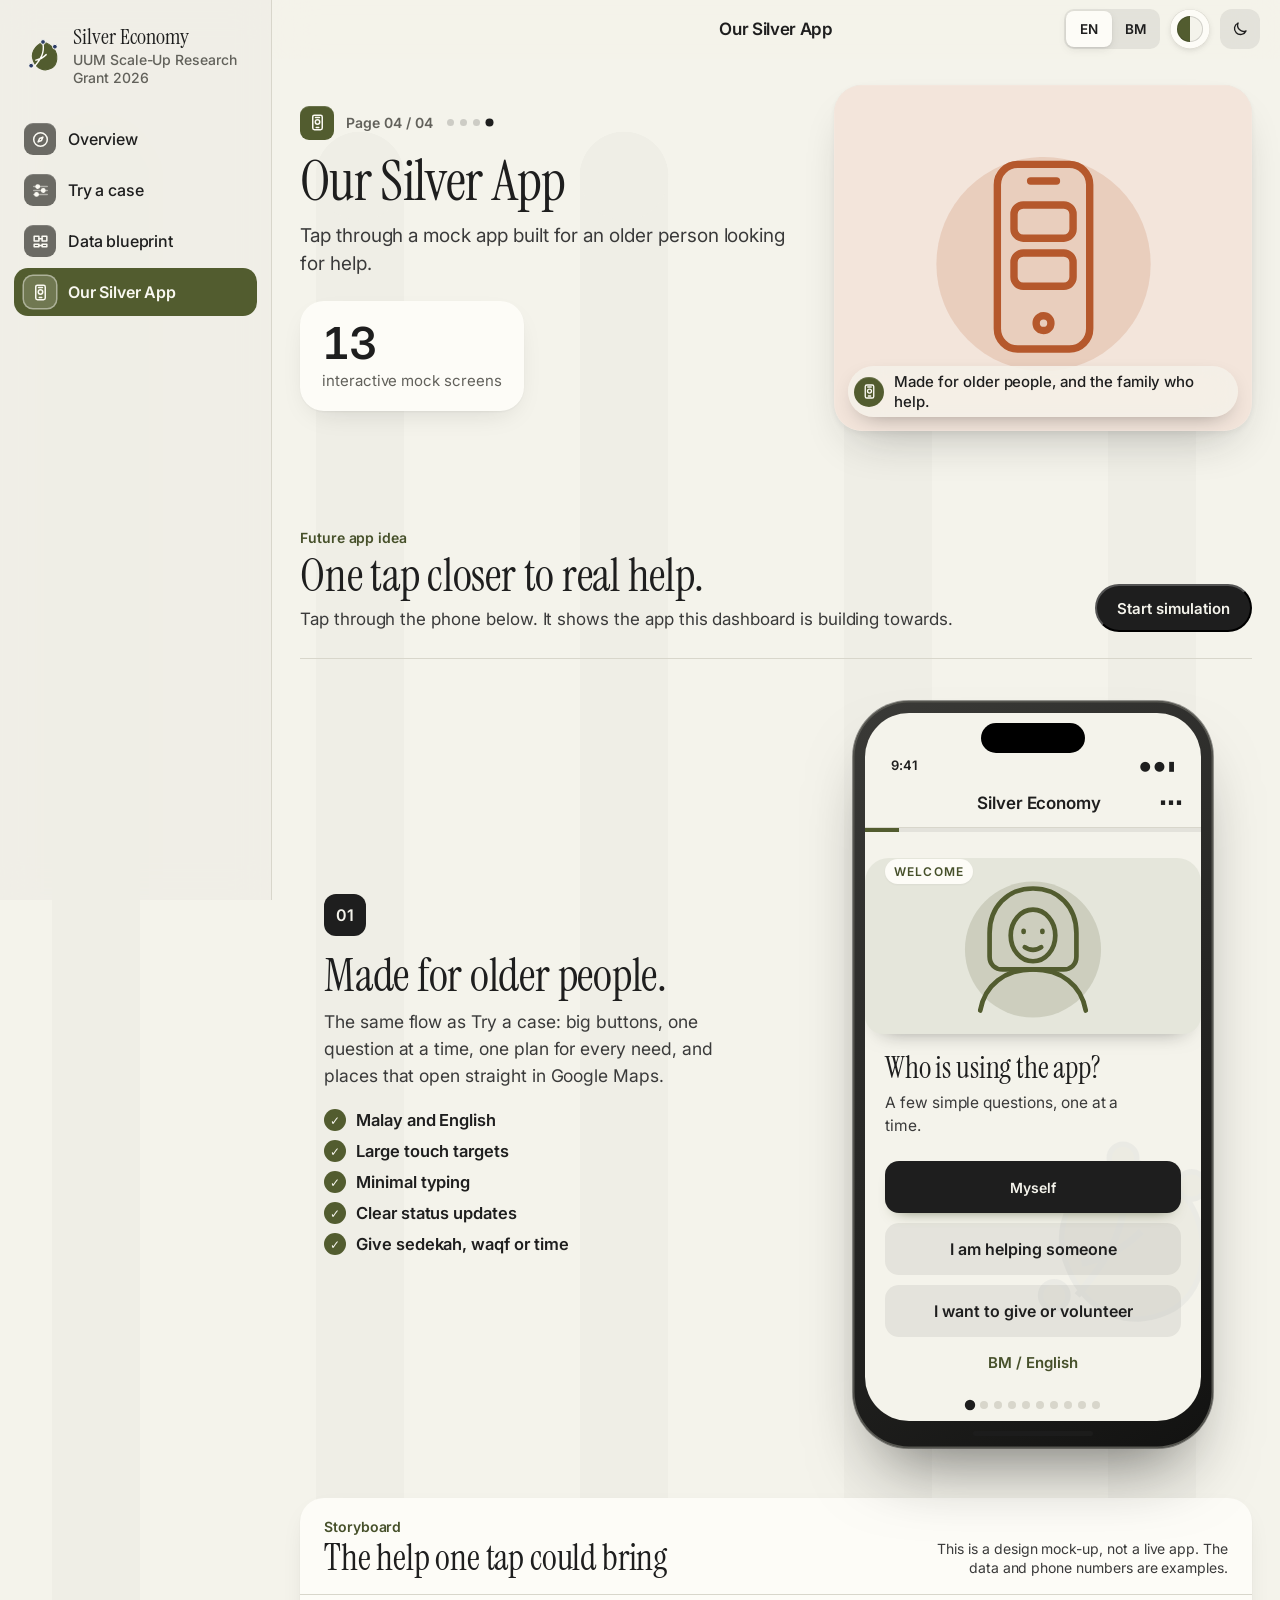
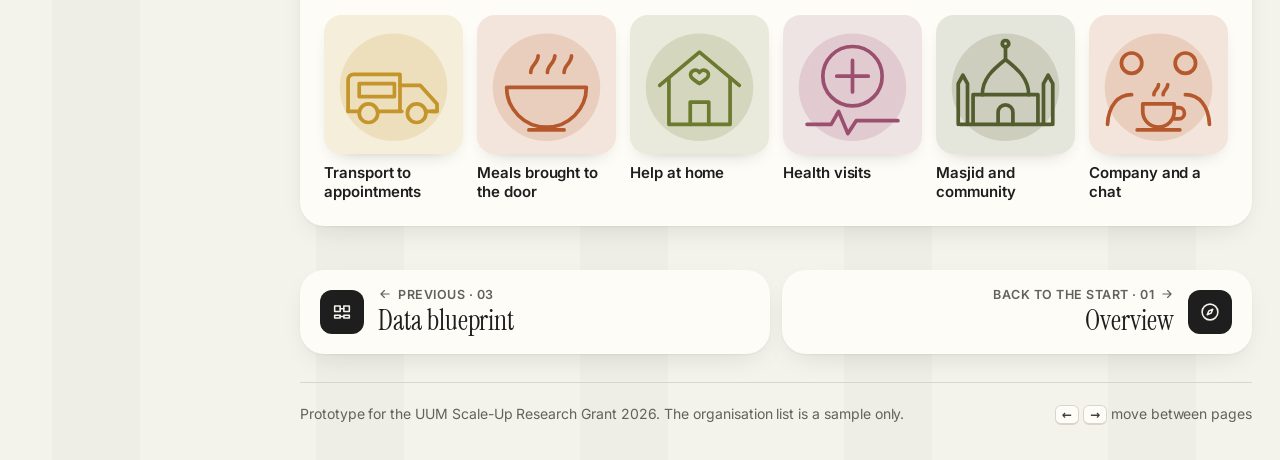
==== app.html @ 2488987f "Silver Economy dashboard: copy for the UUM copyright (ICC) submission Four pages (Overview, Try a ca" ====
<!doctype html>
<html lang="en">
<head>
<meta charset="utf-8"><meta name="viewport" content="width=device-width,initial-scale=1,viewport-fit=cover">
<link rel="icon" href="assets/art/crest.svg" type="image/svg+xml">
<title>Our Silver App · Silver Economy</title>
<meta name="description" content="A screen-by-screen mock app showing how an older person could find help.">
<script>try{var lk=localStorage.getItem('kse-look');if(lk&&lk!=='padi')document.documentElement.setAttribute('data-look',lk)}catch(e){}try{var t=localStorage.getItem('kse-theme');if(t==='dark'||t==='light')document.documentElement.setAttribute('data-theme',t)}catch(e){}(function(){var P=['index','scenario','data','app'],f=(location.pathname.split('/').pop()||'index.html').replace(/\.html$/,''),i=P.indexOf(f),d=document.documentElement;if(i<0)i=0;function go(){try{var p=parseInt(sessionStorage.getItem('kse-idx'),10);d.setAttribute('data-dir',!isNaN(p)&&i<p?'back':'forward');sessionStorage.setItem('kse-idx',i)}catch(e){}}if(document.prerendering)document.addEventListener('prerenderingchange',go,{once:true});else go()})()</script>
<link rel="stylesheet" href="assets/css/fonts.css">
<link rel="stylesheet" href="assets/css/kse.css"><link rel="stylesheet" href="assets/css/kse-ios.css"><link rel="stylesheet" href="assets/css/kse-themes.css"><link rel="stylesheet" href="assets/css/icc.css"><script src="assets/js/kse-data.js"></script>
<script src="assets/js/kse-art.js"></script>
</head>
<body data-page="app"><script src="assets/js/kse-shell.js"></script>
<main id="main">
  <section class="band pagehead"><div class="wrap pagehead-grid">
    <div><p class="step" data-step></p><h1 data-i18n="appTitle">Our Silver App</h1><p class="lede" data-i18n="appLede">Tap through a mock app built for an older person looking for help.</p></div>
    <div class="headstat"><b data-count="13">13</b><span data-i18n="appStat">interactive mock screens</span></div>
  </div></section>
  <div class="wrap"><section class="section app-section">
    <div class="app-intro"><div><p class="label label-paddy" data-i18n="appBadge">Future app idea</p><h2 data-i18n="appIntroTitle">One tap closer to real help.</h2><p data-i18n="appIntroBody">Tap through the phone below. It shows the app this dashboard is building towards.</p></div><button class="button button-gold" type="button" id="appLaunch" data-i18n="appLaunch">Start simulation</button></div>
    <div class="app-lab">
      <div class="app-story"><span class="app-story-no">01</span><h2 data-i18n="appStoryTitle">Made for older people.</h2><p data-i18n="appStoryBody">The same flow as Try a case: big buttons, one question at a time, one plan for every need, and places that open straight in Google Maps.</p><ul><li data-i18n="appStoryPoint1">Malay and English</li><li data-i18n="appStoryPoint2">Large touch targets</li><li data-i18n="appStoryPoint3">Minimal typing</li><li data-i18n="appStoryPoint4">Clear status updates</li><li data-i18n="appStoryPoint5">Give sedekah, waqf or time</li></ul></div>
      <div class="phone-mock" aria-label="Interactive mock Silver Economy app">
        <div class="phone-hardware"><span class="phone-speaker"></span></div><div class="phone-screen"><div class="mock-watermark" aria-hidden="true"><svg viewBox="0 0 48 48"><path d="M24 5C13 10 8 20 12 29c4 10 14 14 23 9 8-5 8-17 3-24C34 9 29 6 24 5Z"/><path d="M14 35c7-8 12-16 10-28M15 28c5-1 9-3 13-7"/><circle cx="9" cy="35" r="3"/><circle cx="39" cy="11" r="3"/><circle cx="24" cy="5" r="3"/></svg></div>
          <div class="mock-status"><span>9:41</span><span>● ● ▮</span></div>
          <div class="mock-appbar"><button class="mock-back" id="appScreenBack" aria-label="Go back" type="button">‹</button><span>Silver Economy</span><span class="mock-menu" aria-hidden="true">⋯</span></div>
          <div class="mock-progress"><i id="appProgress"></i></div>
          <div class="mock-screens" id="appScreens" aria-live="polite">
            <section class="mock-screen mock-home is-active" data-screen="0"><div class="mock-home-badge" data-i18n="appWelcomePill">WELCOME</div><span class="mock-welcome-art" data-art="elder" data-tone="paddy"></span><h3 data-i18n="appWho">Who is using the app?</h3><p data-i18n="appWhoBody">A few simple questions, one at a time.</p><button class="mock-primary" data-app-next type="button" data-i18n="appMyself">Myself</button><button class="mock-secondary" data-app-next type="button" data-i18n="appWelcomeFamily">I am helping someone</button><button class="mock-secondary mock-give" data-app-go="10" type="button" data-i18n="appWelcomeGive">I want to give or volunteer</button><button class="mock-text" data-app-lang type="button">BM / English</button></section>
            <section class="mock-screen" data-screen="1"><p class="mock-kicker">2 / 10 · <span data-i18n="appKAbout">About</span></p><h3 data-i18n="appHowOld">How old are they?</h3><div class="mock-choices mock-grid"><button type="button" aria-pressed="false">70–74</button><button class="is-selected" type="button" aria-pressed="true">75–79</button><button type="button" aria-pressed="false">80–84</button><button type="button" aria-pressed="false">85+</button></div><label><span data-i18n="appWhere">District</span><select><option>Kota Setar</option><option>Kubang Pasu</option><option>Baling</option><option>Langkawi</option></select></label><button class="mock-primary" data-app-next type="button" data-i18n="appNext">Next</button></section>
            <section class="mock-screen" data-screen="2"><p class="mock-kicker">3 / 10 · <span data-i18n="appKDaily">Daily life</span></p><h3 data-i18n="appHard">What is hard now?</h3><p data-i18n="appHardBody">Choose all that apply.</p><div class="mock-choices mock-grid" data-multi><button class="is-selected" type="button" aria-pressed="true"><svg class="mock-ic" viewBox="0 0 24 24" aria-hidden="true"><circle cx="13" cy="4.5" r="1.7"/><path d="M12.5 8l-2 5 3 2.5V21M10.5 13L8 21M12.5 8l3 3.5 2.5.5M12.5 8L9 9.5 7.5 13"/></svg><span data-i18n="appDWalk">Walking</span></button><button class="is-selected" type="button" aria-pressed="true"><svg class="mock-ic" viewBox="0 0 24 24" aria-hidden="true"><path d="M3 18V9M3 15h11v3M14 15h5a2 2 0 0 1 2 2v1"/><circle cx="7" cy="12" r="1.6"/><path d="M15 5.5h5M18 3.5l2 2-2 2"/></svg><span data-i18n="appDBed">Getting out of bed</span></button><button type="button" aria-pressed="false"><svg class="mock-ic" viewBox="0 0 24 24" aria-hidden="true"><path d="M4 12h16v2a5 5 0 0 1-5 5H9a5 5 0 0 1-5-5zM6 12V6a2 2 0 0 1 3.7-1M7 19l-1 2M17 19l1 2"/></svg><span data-i18n="appDBath">Bathing</span></button><button class="is-selected" type="button" aria-pressed="true"><svg class="mock-ic" viewBox="0 0 24 24" aria-hidden="true"><path d="M7 3h6v7H7zM5 10h12a6 6 0 0 1-6 6H9l1 5H6l1-5"/></svg><span data-i18n="appDToilet">Using the toilet</span></button></div><button class="mock-primary" data-app-next type="button" data-i18n="appNext">Next</button></section>
            <section class="mock-screen" data-screen="3"><p class="mock-kicker">4 / 10 · <span data-i18n="appKHelp">Help needed</span></p><h3 data-i18n="appWhich">Which ones are needed?</h3><p data-i18n="appWhichBody">Suggested from the answers. Pick any.</p><div class="mock-choices" data-multi><button class="is-selected" type="button" aria-pressed="true"><span data-i18n="appIBed">Hospital bed</span><em class="mock-sug"><span data-i18n="appSuggested">Suggested</span></em></button><button class="is-selected" type="button" aria-pressed="true"><span data-i18n="appIChair">Wheelchair</span><em class="mock-sug"><span data-i18n="appSuggested">Suggested</span></em></button><button class="is-selected" type="button" aria-pressed="true"><span data-i18n="appIDiapers">Adult diapers</span><em class="mock-sug"><span data-i18n="appSuggested">Suggested</span></em></button><button type="button" aria-pressed="false"><span data-i18n="appINurse">Home nursing</span><em class="mock-sug"><span data-i18n="appSuggested">Suggested</span></em></button></div><button class="mock-primary" data-app-next type="button" data-i18n="appNext">Next</button></section>
            <section class="mock-screen" data-screen="4"><p class="mock-kicker">5 / 10 · <span data-i18n="appKHow">How</span></p><h3 data-i18n="appHowCome">How should each one come?</h3><div class="mock-need"><b><span data-i18n="appIBed">Hospital bed</span></b><div class="mock-choices mock-pills"><button class="is-selected" type="button" aria-pressed="true"><span data-i18n="appMBorrow">Borrow</span></button><button type="button" aria-pressed="false"><span data-i18n="appMRent">Rent</span></button><button type="button" aria-pressed="false"><span data-i18n="appMFund">Help to pay</span></button></div></div><div class="mock-need"><b><span data-i18n="appIDiapers">Adult diapers</span></b><div class="mock-choices mock-pills"><button class="is-selected" type="button" aria-pressed="true"><span data-i18n="appMMonthly">Monthly supply</span></button><button type="button" aria-pressed="false"><span data-i18n="appMFree">Free or donated</span></button></div></div><button class="mock-primary" data-app-next type="button" data-i18n="appMakePlan">Make the plan</button></section>
            <section class="mock-screen" data-screen="5"><p class="mock-kicker">6 / 10 · <span data-i18n="appKPlan">Your plan</span></p><div class="mock-plan"><div class="mock-ring"><b>4<small>/4</small></b><span data-i18n="appMatched">needs matched</span></div><div><h3 data-i18n="appPlanTitle">One plan for all of it</h3><p data-i18n="appPlanBody">3 places could cover all 4 needs.</p></div></div><p class="mock-note" data-i18n="appCoord">One coordinator holds this case.</p><button class="mock-primary" data-app-next type="button" data-i18n="appSeeContacts">See who to contact</button></section>
            <section class="mock-screen" data-screen="6"><p class="mock-kicker">7 / 10 · <span data-i18n="appKContact">Contact</span></p><div class="mock-contact"><span class="mock-contact-art" data-art="masjid" data-tone="paddy"></span><b>Masjid Al-Bukhary Kedah</b><small><svg class="mock-ic" viewBox="0 0 24 24" aria-hidden="true"><path d="M12 21s-6-5.6-6-10.5a6 6 0 0 1 12 0C18 15.4 12 21 12 21z"/><circle cx="12" cy="10.5" r="2.2"/></svg>Kota Setar, Kedah</small><p class="mock-covers"><span><span data-i18n="appIBed">Hospital bed</span></span><span><span data-i18n="appIChair">Wheelchair</span></span><span><span data-i18n="appIDiapers">Adult diapers</span></span></p></div><a class="mock-primary mock-link" href="https://www.google.com/maps/dir/?api=1&destination=Masjid+Al-Bukhary+Kedah%2C+Kota+Setar%2C+Kedah" target="_blank" rel="noopener"><svg class="mock-ic" viewBox="0 0 24 24" aria-hidden="true"><path d="M3 16V8a1 1 0 0 1 1-1h10v9M14 10h4l3 3v3h-2"/><circle cx="7" cy="17" r="1.8"/><circle cx="17" cy="17" r="1.8"/><path d="M9 17h6"/></svg><span data-i18n="appDirections">Directions</span></a><a class="mock-secondary mock-link" href="https://www.google.com/maps/search/?api=1&query=Masjid+Al-Bukhary+Kedah%2C+Kota+Setar%2C+Kedah" target="_blank" rel="noopener"><svg class="mock-ic" viewBox="0 0 24 24" aria-hidden="true"><path d="M12 21s-6-5.6-6-10.5a6 6 0 0 1 12 0C18 15.4 12 21 12 21z"/><circle cx="12" cy="10.5" r="2.2"/></svg><span data-i18n="appOpenMaps">Open in Google Maps</span></a><p class="mock-phone-note"><svg class="mock-ic" viewBox="0 0 24 24" aria-hidden="true"><path d="M6.5 3.5h3l1.5 4-2 1.5a11 11 0 0 0 6 6l1.5-2 4 1.5v3a2 2 0 0 1-2 2A16 16 0 0 1 4.5 5.5a2 2 0 0 1 2-2z"/></svg><span data-i18n="appPhoneLater">Phone number added after the Phase 1 check</span></p><button class="mock-primary" data-app-next type="button" data-i18n="appNext">Next</button></section>
            <section class="mock-screen" data-screen="7"><p class="mock-kicker">8 / 10 · <span data-i18n="appKTrip">One trip</span></p><h3 data-i18n="appTripTitle">One trip to every place</h3><p data-i18n="appTripBody">One car ride can cover all the visits.</p><ol class="mock-route"><li><b>Masjid Al-Bukhary Kedah</b><small><span data-i18n="appR1">Bed, wheelchair, diapers</span></small></li><li><b>Kedah Home Nursing 01</b><small><span data-i18n="appR2">Home nursing</span></small></li><li><b>JKM Kedah</b><small><span data-i18n="appR3">Monthly living help</span></small></li></ol><a class="mock-primary mock-link" href="https://www.google.com/maps/dir/?api=1&destination=JKM+Kedah%2C+Kota+Setar%2C+Kedah&waypoints=Masjid+Al-Bukhary+Kedah%2C+Kota+Setar%2C+Kedah%7CKedah+Home+Nursing+01%2C+Kota+Setar%2C+Kedah" target="_blank" rel="noopener"><svg class="mock-ic" viewBox="0 0 24 24" aria-hidden="true"><path d="M3 16V8a1 1 0 0 1 1-1h10v9M14 10h4l3 3v3h-2"/><circle cx="7" cy="17" r="1.8"/><circle cx="17" cy="17" r="1.8"/><path d="M9 17h6"/></svg><span data-i18n="appStartTrip">Open the trip in Maps</span></a><button class="mock-secondary" data-app-next type="button" data-i18n="appStatusContinue">Continue</button></section>
            <section class="mock-screen" data-screen="8"><p class="mock-kicker">9 / 10 · <span data-i18n="appKShare">Family</span></p><h3 data-i18n="appShareFamily">Share with family</h3><p data-i18n="appShareBody">Everyone helping sees the same plan.</p><div class="mock-actions"><button type="button"><svg class="mock-ic" viewBox="0 0 24 24" aria-hidden="true"><path d="M4 19.5l1.3-3.8A8 8 0 1 1 8.5 19z"/><path d="M9 10.5h6M9 13.5h4"/></svg><span data-i18n="appWhatsApp">Send on WhatsApp</span></button><button type="button"><svg class="mock-ic" viewBox="0 0 24 24" aria-hidden="true"><path d="M4 9.5h3.5L12 5.5v13l-4.5-4H4zM15.5 9a4 4 0 0 1 0 6M18 6.5a7.5 7.5 0 0 1 0 11"/></svg><span data-i18n="appListen">Listen to the plan</span></button><button type="button"><svg class="mock-ic" viewBox="0 0 24 24" aria-hidden="true"><circle cx="12" cy="12" r="8.5"/><path d="M12 7.5V12l3 2"/></svg><span data-i18n="appRemind3">Remind me in 3 days</span></button></div><button class="mock-primary" data-app-next type="button" data-i18n="appStatusContinue">Continue</button></section>
            <section class="mock-screen" data-screen="9"><p class="mock-kicker">10 / 10 · <span data-i18n="appKFollow">Follow-up</span></p><h3 data-i18n="appFollowTitle">Help on the way</h3><ol class="mock-timeline"><li class="done"><span data-i18n="appTBed">Hospital bed borrowed</span><small><span data-i18n="appToday">Today</span></small></li><li class="done"><span data-i18n="appTNurse">Nurse visit booked</span><small><span data-i18n="appThursday">Thursday</span></small></li><li><span data-i18n="appTFollow">Follow-up call</span><small><span data-i18n="appIn3">In 3 days</span></small></li></ol><div class="mock-illustration mock-done" id="appDone" aria-hidden="true"><svg viewBox="0 0 24 24"><path d="M5 12.5l4.5 4.5L19 7.5"/></svg></div><button class="mock-primary" data-app-reset type="button" data-i18n="appReset">Start again</button></section><section class="mock-screen" data-screen="10" data-flow="give"><p class="mock-kicker">2 / 4 · <span data-i18n="appKGive">Give</span></p><h3 data-i18n="appGiveTitle">How would you like to give?</h3><p data-i18n="appGiveBody">Older people can give too. Choose any.</p><div class="mock-choices mock-grid" data-multi><button class="is-selected" type="button" aria-pressed="true"><span data-i18n="appGSedekah">Sedekah</span></button><button type="button" aria-pressed="false"><span data-i18n="appGWakaf">Cash waqf</span></button><button class="is-selected" type="button" aria-pressed="true"><span data-i18n="appGVolunteer">Volunteer</span></button><button type="button" aria-pressed="false"><span data-i18n="appGThings">Give things</span></button></div><button class="mock-primary" data-app-next type="button" data-i18n="appNext">Next</button></section><section class="mock-screen" data-screen="11" data-flow="give"><p class="mock-kicker">3 / 4 · <span data-i18n="appKTabung">My masjid</span></p><h3 data-i18n="appTabungTitle">Your masjid's tabung</h3><div class="mock-contact"><span class="mock-contact-art" data-art="masjid" data-tone="paddy"></span><b>Masjid Al-Bukhary Kedah</b><small><svg class="mock-ic" viewBox="0 0 24 24" aria-hidden="true"><path d="M12 21s-6-5.6-6-10.5a6 6 0 0 1 12 0C18 15.4 12 21 12 21z"/><circle cx="12" cy="10.5" r="2.2"/></svg>Kota Setar, Kedah</small></div><p class="mock-small" data-i18n="appTabungBody">One link for your masjid. Give any time, even when you are away.</p><div class="mock-choices mock-pills"><button type="button" aria-pressed="false"><span data-i18n="appOnce">Once</span></button><button class="is-selected" type="button" aria-pressed="true"><span data-i18n="appFriday">Every Friday</span></button><button type="button" aria-pressed="false"><span data-i18n="appMonthly">Every month</span></button></div><div class="mock-choices mock-pills" data-multi><button class="is-selected" type="button" aria-pressed="true"><span data-i18n="appPrivate">Keep my sedekah private</span></button></div><button class="mock-primary" type="button"><svg class="mock-ic" viewBox="0 0 24 24" aria-hidden="true"><rect x="4" y="4" width="6" height="6" rx="1"/><rect x="14" y="4" width="6" height="6" rx="1"/><rect x="4" y="14" width="6" height="6" rx="1"/><path d="M14 14h2v2h-2zM18 18h2v2h-2zM14 18h2M18 14h2"/></svg><span data-i18n="appPayQR">Give with the masjid's DuitNow QR</span></button><button class="mock-secondary" type="button"><svg class="mock-ic" viewBox="0 0 24 24" aria-hidden="true"><path d="M4 19.5l1.3-3.8A8 8 0 1 1 8.5 19z"/><path d="M9 10.5h6M9 13.5h4"/></svg><span data-i18n="appShareMasjid">Share the masjid link with family</span></button><p class="mock-note" data-i18n="appNeverHold">The app never holds money. It opens the masjid's own DuitNow QR, or the LZNK or MAIK page. Waqf goes only through MAIK.</p><button class="mock-text" data-app-next type="button" data-i18n="appNext">Next</button></section><section class="mock-screen" data-screen="12" data-flow="give"><p class="mock-kicker">4 / 4 · <span data-i18n="appKTime">Your time</span></p><h3 data-i18n="appTimeTitle">Give your time</h3><ol class="mock-route"><li><b data-i18n="appVJkm">Sukarelawan JKM</b><small><span data-i18n="appVJkmBody">Register once. Every district, no upper age limit.</span></small></li><li><b>PAWE Kota Setar</b><small><span data-i18n="appVPawe">Lead an activity or teach Quran</span></small></li><li><b>Food Bank Malaysia</b><small><span data-i18n="appVFood">Pack food in Alor Setar</span></small></li></ol><a class="mock-primary mock-link" href="https://komuniti.jkm.gov.my/" target="_blank" rel="noopener"><svg class="mock-ic" viewBox="0 0 24 24" aria-hidden="true"><path d="M7 3h7l4 4v14H7z"/><path d="M14 3v4h4M9.5 12h6M9.5 15.5h6"/></svg><span data-i18n="appVRegister">Register with JKM</span></a><p class="mock-kicker" data-i18n="appRecord">My giving this month, kept on this phone only</p><ol class="mock-timeline"><li class="done"><span data-i18n="appRec1">Sedekah, Masjid Al-Bukhary</span><small><span data-i18n="appFridayShort">Friday</span></small></li><li class="done"><span data-i18n="appRec2">Volunteer, PAWE Kota Setar</span><small><span data-i18n="appTuesday">Tuesday</span></small></li><li><span data-i18n="appRec3">Reminder: Friday sedekah</span><small><span data-i18n="appNextFriday">Next Friday</span></small></li></ol><button class="mock-primary" data-app-reset type="button" data-i18n="appReset">Start again</button></section>
          </div>
          <div class="mock-dots" id="appDots"></div>
        </div><div class="phone-home"></div>
      </div>
    </div>
    <figure class="journey-poster app-poster help-strip"><div class="journey-poster-head"><div><p class="label label-paddy" data-i18n="appStoryboardLabel">Storyboard</p><h2 data-i18n="appHelpTitle">The help one tap could bring</h2></div><span data-i18n="appMockNote">This is a design mock-up, not a live app. The data and phone numbers are examples.</span></div><ul class="help-scenes"><li><span class="help-art" data-art="transport" data-tone="t4"></span><span data-i18n="helpTransport">Transport to appointments</span></li><li><span class="help-art" data-art="meals" data-tone="t2"></span><span data-i18n="helpMeals">Meals brought to the door</span></li><li><span class="help-art" data-art="home" data-tone="t3"></span><span data-i18n="helpHome">Help at home</span></li><li><span class="help-art" data-art="health" data-tone="t5"></span><span data-i18n="helpHealth">Health visits</span></li><li><span class="help-art" data-art="masjid" data-tone="paddy"></span><span data-i18n="helpMasjid">Masjid and community</span></li><li><span class="help-art" data-art="tea" data-tone="t2"></span><span data-i18n="helpCompany">Company and a chat</span></li></ul></figure>
  </section></div>
</main>
<script src="assets/js/kse-viz.js"></script><script src="assets/js/kse-pages.js"></script>
</body></html>
---- assets/css/fonts.css ----
/* Local fonts (SIL Open Font Licence 1.1, texts in assets/fonts). No internet needed. */
@font-face{font-family:'Instrument Serif';font-style:italic;font-weight:400;font-display:swap;src:url(../fonts/InstrumentSerif-italic-latin-ext.woff2) format('woff2');unicode-range:U+0100-02BA, U+02BD-02C5, U+02C7-02CC, U+02CE-02D7, U+02DD-02FF, U+0304, U+0308, U+0329, U+1D00-1DBF, U+1E00-1E9F, U+1EF2-1EFF, U+2020, U+20A0-20AB, U+20AD-20C0, U+2113, U+2C60-2C7F, U+A720-A7FF}
@font-face{font-family:'Instrument Serif';font-style:italic;font-weight:400;font-display:swap;src:url(../fonts/InstrumentSerif-italic-latin.woff2) format('woff2');unicode-range:U+0000-00FF, U+0131, U+0152-0153, U+02BB-02BC, U+02C6, U+02DA, U+02DC, U+0304, U+0308, U+0329, U+2000-206F, U+20AC, U+2122, U+2191, U+2193, U+2212, U+2215, U+FEFF, U+FFFD}
@font-face{font-family:'Instrument Serif';font-style:normal;font-weight:400;font-display:swap;src:url(../fonts/InstrumentSerif-normal-latin-ext.woff2) format('woff2');unicode-range:U+0100-02BA, U+02BD-02C5, U+02C7-02CC, U+02CE-02D7, U+02DD-02FF, U+0304, U+0308, U+0329, U+1D00-1DBF, U+1E00-1E9F, U+1EF2-1EFF, U+2020, U+20A0-20AB, U+20AD-20C0, U+2113, U+2C60-2C7F, U+A720-A7FF}
@font-face{font-family:'Instrument Serif';font-style:normal;font-weight:400;font-display:swap;src:url(../fonts/InstrumentSerif-normal-latin.woff2) format('woff2');unicode-range:U+0000-00FF, U+0131, U+0152-0153, U+02BB-02BC, U+02C6, U+02DA, U+02DC, U+0304, U+0308, U+0329, U+2000-206F, U+20AC, U+2122, U+2191, U+2193, U+2212, U+2215, U+FEFF, U+FFFD}
@font-face{font-family:'Inter';font-style:normal;font-weight:400 700;font-display:swap;src:url(../fonts/Inter-normal-latin-ext.woff2) format('woff2');unicode-range:U+0100-02BA, U+02BD-02C5, U+02C7-02CC, U+02CE-02D7, U+02DD-02FF, U+0304, U+0308, U+0329, U+1D00-1DBF, U+1E00-1E9F, U+1EF2-1EFF, U+2020, U+20A0-20AB, U+20AD-20C0, U+2113, U+2C60-2C7F, U+A720-A7FF}
@font-face{font-family:'Inter';font-style:normal;font-weight:400 700;font-display:swap;src:url(../fonts/Inter-normal-latin.woff2) format('woff2');unicode-range:U+0000-00FF, U+0131, U+0152-0153, U+02BB-02BC, U+02C6, U+02DA, U+02DC, U+0304, U+0308, U+0329, U+2000-206F, U+20AC, U+2122, U+2191, U+2193, U+2212, U+2215, U+FEFF, U+FFFD}
@font-face{font-family:'Atkinson Hyperlegible';font-style:normal;font-weight:400;font-display:swap;src:url(../fonts/AtkinsonHyperlegible-latin-ext-JIoSwQ.woff2) format('woff2');unicode-range:U+0100-02BA, U+02BD-02C5, U+02C7-02CC, U+02CE-02D7, U+02DD-02FF, U+0304, U+0308, U+0329, U+1D00-1DBF, U+1E00-1E9F, U+1EF2-1EFF, U+2020, U+20A0-20AB, U+20AD-20C0, U+2113, U+2C60-2C7F, U+A720-A7FF}
@font-face{font-family:'Atkinson Hyperlegible';font-style:normal;font-weight:400;font-display:swap;src:url(../fonts/AtkinsonHyperlegible-latin-G04pIo.woff2) format('woff2');unicode-range:U+0000-00FF, U+0131, U+0152-0153, U+02BB-02BC, U+02C6, U+02DA, U+02DC, U+0304, U+0308, U+0329, U+2000-206F, U+20AC, U+2122, U+2191, U+2193, U+2212, U+2215, U+FEFF, U+FFFD}
@font-face{font-family:'Atkinson Hyperlegible';font-style:normal;font-weight:700;font-display:swap;src:url(../fonts/AtkinsonHyperlegible-latin-ext-iWPVFw.woff2) format('woff2');unicode-range:U+0100-02BA, U+02BD-02C5, U+02C7-02CC, U+02CE-02D7, U+02DD-02FF, U+0304, U+0308, U+0329, U+1D00-1DBF, U+1E00-1E9F, U+1EF2-1EFF, U+2020, U+20A0-20AB, U+20AD-20C0, U+2113, U+2C60-2C7F, U+A720-A7FF}
@font-face{font-family:'Atkinson Hyperlegible';font-style:normal;font-weight:700;font-display:swap;src:url(../fonts/AtkinsonHyperlegible-latin-c9dCWP.woff2) format('woff2');unicode-range:U+0000-00FF, U+0131, U+0152-0153, U+02BB-02BC, U+02C6, U+02DA, U+02DC, U+0304, U+0308, U+0329, U+2000-206F, U+20AC, U+2122, U+2191, U+2193, U+2212, U+2215, U+FEFF, U+FFFD}
@font-face{font-family:'Baloo 2';font-style:normal;font-weight:500;font-display:swap;src:url(../fonts/Baloo2-latin-ext-bcANwr.woff2) format('woff2');unicode-range:U+0100-02BA, U+02BD-02C5, U+02C7-02CC, U+02CE-02D7, U+02DD-02FF, U+0304, U+0308, U+0329, U+1D00-1DBF, U+1E00-1E9F, U+1EF2-1EFF, U+2020, U+20A0-20AB, U+20AD-20C0, U+2113, U+2C60-2C7F, U+A720-A7FF}
@font-face{font-family:'Baloo 2';font-style:normal;font-weight:500;font-display:swap;src:url(../fonts/Baloo2-latin-51jcAA.woff2) format('woff2');unicode-range:U+0000-00FF, U+0131, U+0152-0153, U+02BB-02BC, U+02C6, U+02DA, U+02DC, U+0304, U+0308, U+0329, U+2000-206F, U+20AC, U+2122, U+2191, U+2193, U+2212, U+2215, U+FEFF, U+FFFD}
@font-face{font-family:'Baloo 2';font-style:normal;font-weight:600;font-display:swap;src:url(../fonts/Baloo2-latin-ext-bcANwr.woff2) format('woff2');unicode-range:U+0100-02BA, U+02BD-02C5, U+02C7-02CC, U+02CE-02D7, U+02DD-02FF, U+0304, U+0308, U+0329, U+1D00-1DBF, U+1E00-1E9F, U+1EF2-1EFF, U+2020, U+20A0-20AB, U+20AD-20C0, U+2113, U+2C60-2C7F, U+A720-A7FF}
@font-face{font-family:'Baloo 2';font-style:normal;font-weight:600;font-display:swap;src:url(../fonts/Baloo2-latin-51jcAA.woff2) format('woff2');unicode-range:U+0000-00FF, U+0131, U+0152-0153, U+02BB-02BC, U+02C6, U+02DA, U+02DC, U+0304, U+0308, U+0329, U+2000-206F, U+20AC, U+2122, U+2191, U+2193, U+2212, U+2215, U+FEFF, U+FFFD}
@font-face{font-family:'Baloo 2';font-style:normal;font-weight:700;font-display:swap;src:url(../fonts/Baloo2-latin-ext-bcANwr.woff2) format('woff2');unicode-range:U+0100-02BA, U+02BD-02C5, U+02C7-02CC, U+02CE-02D7, U+02DD-02FF, U+0304, U+0308, U+0329, U+1D00-1DBF, U+1E00-1E9F, U+1EF2-1EFF, U+2020, U+20A0-20AB, U+20AD-20C0, U+2113, U+2C60-2C7F, U+A720-A7FF}
@font-face{font-family:'Baloo 2';font-style:normal;font-weight:700;font-display:swap;src:url(../fonts/Baloo2-latin-51jcAA.woff2) format('woff2');unicode-range:U+0000-00FF, U+0131, U+0152-0153, U+02BB-02BC, U+02C6, U+02DA, U+02DC, U+0304, U+0308, U+0329, U+2000-206F, U+20AC, U+2122, U+2191, U+2193, U+2212, U+2215, U+FEFF, U+FFFD}
@font-face{font-family:'Bitter';font-style:normal;font-weight:400;font-display:swap;src:url(../fonts/Bitter-latin-ext-YxpPDk.woff2) format('woff2');unicode-range:U+0100-02BA, U+02BD-02C5, U+02C7-02CC, U+02CE-02D7, U+02DD-02FF, U+0304, U+0308, U+0329, U+1D00-1DBF, U+1E00-1E9F, U+1EF2-1EFF, U+2020, U+20A0-20AB, U+20AD-20C0, U+2113, U+2C60-2C7F, U+A720-A7FF}
@font-face{font-family:'Bitter';font-style:normal;font-weight:400;font-display:swap;src:url(../fonts/Bitter-latin-n7f4xp.woff2) format('woff2');unicode-range:U+0000-00FF, U+0131, U+0152-0153, U+02BB-02BC, U+02C6, U+02DA, U+02DC, U+0304, U+0308, U+0329, U+2000-206F, U+20AC, U+2122, U+2191, U+2193, U+2212, U+2215, U+FEFF, U+FFFD}
@font-face{font-family:'Bitter';font-style:normal;font-weight:500;font-display:swap;src:url(../fonts/Bitter-latin-ext-YxpPDk.woff2) format('woff2');unicode-range:U+0100-02BA, U+02BD-02C5, U+02C7-02CC, U+02CE-02D7, U+02DD-02FF, U+0304, U+0308, U+0329, U+1D00-1DBF, U+1E00-1E9F, U+1EF2-1EFF, U+2020, U+20A0-20AB, U+20AD-20C0, U+2113, U+2C60-2C7F, U+A720-A7FF}
@font-face{font-family:'Bitter';font-style:normal;font-weight:500;font-display:swap;src:url(../fonts/Bitter-latin-n7f4xp.woff2) format('woff2');unicode-range:U+0000-00FF, U+0131, U+0152-0153, U+02BB-02BC, U+02C6, U+02DA, U+02DC, U+0304, U+0308, U+0329, U+2000-206F, U+20AC, U+2122, U+2191, U+2193, U+2212, U+2215, U+FEFF, U+FFFD}
@font-face{font-family:'Bitter';font-style:normal;font-weight:600;font-display:swap;src:url(../fonts/Bitter-latin-ext-YxpPDk.woff2) format('woff2');unicode-range:U+0100-02BA, U+02BD-02C5, U+02C7-02CC, U+02CE-02D7, U+02DD-02FF, U+0304, U+0308, U+0329, U+1D00-1DBF, U+1E00-1E9F, U+1EF2-1EFF, U+2020, U+20A0-20AB, U+20AD-20C0, U+2113, U+2C60-2C7F, U+A720-A7FF}
@font-face{font-family:'Bitter';font-style:normal;font-weight:600;font-display:swap;src:url(../fonts/Bitter-latin-n7f4xp.woff2) format('woff2');unicode-range:U+0000-00FF, U+0131, U+0152-0153, U+02BB-02BC, U+02C6, U+02DA, U+02DC, U+0304, U+0308, U+0329, U+2000-206F, U+20AC, U+2122, U+2191, U+2193, U+2212, U+2215, U+FEFF, U+FFFD}
@font-face{font-family:'Cinzel';font-style:normal;font-weight:500;font-display:swap;src:url(../fonts/Cinzel-latin-ext-GT7LEc.woff2) format('woff2');unicode-range:U+0100-02BA, U+02BD-02C5, U+02C7-02CC, U+02CE-02D7, U+02DD-02FF, U+0304, U+0308, U+0329, U+1D00-1DBF, U+1E00-1E9F, U+1EF2-1EFF, U+2020, U+20A0-20AB, U+20AD-20C0, U+2113, U+2C60-2C7F, U+A720-A7FF}
@font-face{font-family:'Cinzel';font-style:normal;font-weight:500;font-display:swap;src:url(../fonts/Cinzel-latin-t79mT7.woff2) format('woff2');unicode-range:U+0000-00FF, U+0131, U+0152-0153, U+02BB-02BC, U+02C6, U+02DA, U+02DC, U+0304, U+0308, U+0329, U+2000-206F, U+20AC, U+2122, U+2191, U+2193, U+2212, U+2215, U+FEFF, U+FFFD}
@font-face{font-family:'Cinzel';font-style:normal;font-weight:600;font-display:swap;src:url(../fonts/Cinzel-latin-ext-GT7LEc.woff2) format('woff2');unicode-range:U+0100-02BA, U+02BD-02C5, U+02C7-02CC, U+02CE-02D7, U+02DD-02FF, U+0304, U+0308, U+0329, U+1D00-1DBF, U+1E00-1E9F, U+1EF2-1EFF, U+2020, U+20A0-20AB, U+20AD-20C0, U+2113, U+2C60-2C7F, U+A720-A7FF}
@font-face{font-family:'Cinzel';font-style:normal;font-weight:600;font-display:swap;src:url(../fonts/Cinzel-latin-t79mT7.woff2) format('woff2');unicode-range:U+0000-00FF, U+0131, U+0152-0153, U+02BB-02BC, U+02C6, U+02DA, U+02DC, U+0304, U+0308, U+0329, U+2000-206F, U+20AC, U+2122, U+2191, U+2193, U+2212, U+2215, U+FEFF, U+FFFD}
@font-face{font-family:'Lexend';font-style:normal;font-weight:400;font-display:swap;src:url(../fonts/Lexend-latin-ext-aQU4Wc.woff2) format('woff2');unicode-range:U+0100-02BA, U+02BD-02C5, U+02C7-02CC, U+02CE-02D7, U+02DD-02FF, U+0304, U+0308, U+0329, U+1D00-1DBF, U+1E00-1E9F, U+1EF2-1EFF, U+2020, U+20A0-20AB, U+20AD-20C0, U+2113, U+2C60-2C7F, U+A720-A7FF}
@font-face{font-family:'Lexend';font-style:normal;font-weight:400;font-display:swap;src:url(../fonts/Lexend-latin-_v-6QU.woff2) format('woff2');unicode-range:U+0000-00FF, U+0131, U+0152-0153, U+02BB-02BC, U+02C6, U+02DA, U+02DC, U+0304, U+0308, U+0329, U+2000-206F, U+20AC, U+2122, U+2191, U+2193, U+2212, U+2215, U+FEFF, U+FFFD}
@font-face{font-family:'Lexend';font-style:normal;font-weight:500;font-display:swap;src:url(../fonts/Lexend-latin-ext-aQU4Wc.woff2) format('woff2');unicode-range:U+0100-02BA, U+02BD-02C5, U+02C7-02CC, U+02CE-02D7, U+02DD-02FF, U+0304, U+0308, U+0329, U+1D00-1DBF, U+1E00-1E9F, U+1EF2-1EFF, U+2020, U+20A0-20AB, U+20AD-20C0, U+2113, U+2C60-2C7F, U+A720-A7FF}
@font-face{font-family:'Lexend';font-style:normal;font-weight:500;font-display:swap;src:url(../fonts/Lexend-latin-_v-6QU.woff2) format('woff2');unicode-range:U+0000-00FF, U+0131, U+0152-0153, U+02BB-02BC, U+02C6, U+02DA, U+02DC, U+0304, U+0308, U+0329, U+2000-206F, U+20AC, U+2122, U+2191, U+2193, U+2212, U+2215, U+FEFF, U+FFFD}
@font-face{font-family:'Lexend';font-style:normal;font-weight:600;font-display:swap;src:url(../fonts/Lexend-latin-ext-aQU4Wc.woff2) format('woff2');unicode-range:U+0100-02BA, U+02BD-02C5, U+02C7-02CC, U+02CE-02D7, U+02DD-02FF, U+0304, U+0308, U+0329, U+1D00-1DBF, U+1E00-1E9F, U+1EF2-1EFF, U+2020, U+20A0-20AB, U+20AD-20C0, U+2113, U+2C60-2C7F, U+A720-A7FF}
@font-face{font-family:'Lexend';font-style:normal;font-weight:600;font-display:swap;src:url(../fonts/Lexend-latin-_v-6QU.woff2) format('woff2');unicode-range:U+0000-00FF, U+0131, U+0152-0153, U+02BB-02BC, U+02C6, U+02DA, U+02DC, U+0304, U+0308, U+0329, U+2000-206F, U+20AC, U+2122, U+2191, U+2193, U+2212, U+2215, U+FEFF, U+FFFD}
@font-face{font-family:'Lexend';font-style:normal;font-weight:700;font-display:swap;src:url(../fonts/Lexend-latin-ext-aQU4Wc.woff2) format('woff2');unicode-range:U+0100-02BA, U+02BD-02C5, U+02C7-02CC, U+02CE-02D7, U+02DD-02FF, U+0304, U+0308, U+0329, U+1D00-1DBF, U+1E00-1E9F, U+1EF2-1EFF, U+2020, U+20A0-20AB, U+20AD-20C0, U+2113, U+2C60-2C7F, U+A720-A7FF}
@font-face{font-family:'Lexend';font-style:normal;font-weight:700;font-display:swap;src:url(../fonts/Lexend-latin-_v-6QU.woff2) format('woff2');unicode-range:U+0000-00FF, U+0131, U+0152-0153, U+02BB-02BC, U+02C6, U+02DA, U+02DC, U+0304, U+0308, U+0329, U+2000-206F, U+20AC, U+2122, U+2191, U+2193, U+2212, U+2215, U+FEFF, U+FFFD}
@font-face{font-family:'Literata';font-style:normal;font-weight:400;font-display:swap;src:url(../fonts/Literata-latin-ext--7cVMA.woff2) format('woff2');unicode-range:U+0100-02BA, U+02BD-02C5, U+02C7-02CC, U+02CE-02D7, U+02DD-02FF, U+0304, U+0308, U+0329, U+1D00-1DBF, U+1E00-1E9F, U+1EF2-1EFF, U+2020, U+20A0-20AB, U+20AD-20C0, U+2113, U+2C60-2C7F, U+A720-A7FF}
@font-face{font-family:'Literata';font-style:normal;font-weight:400;font-display:swap;src:url(../fonts/Literata-latin-vpO-7c.woff2) format('woff2');unicode-range:U+0000-00FF, U+0131, U+0152-0153, U+02BB-02BC, U+02C6, U+02DA, U+02DC, U+0304, U+0308, U+0329, U+2000-206F, U+20AC, U+2122, U+2191, U+2193, U+2212, U+2215, U+FEFF, U+FFFD}
@font-face{font-family:'Literata';font-style:normal;font-weight:600;font-display:swap;src:url(../fonts/Literata-latin-ext--7cVMA.woff2) format('woff2');unicode-range:U+0100-02BA, U+02BD-02C5, U+02C7-02CC, U+02CE-02D7, U+02DD-02FF, U+0304, U+0308, U+0329, U+1D00-1DBF, U+1E00-1E9F, U+1EF2-1EFF, U+2020, U+20A0-20AB, U+20AD-20C0, U+2113, U+2C60-2C7F, U+A720-A7FF}
@font-face{font-family:'Literata';font-style:normal;font-weight:600;font-display:swap;src:url(../fonts/Literata-latin-vpO-7c.woff2) format('woff2');unicode-range:U+0000-00FF, U+0131, U+0152-0153, U+02BB-02BC, U+02C6, U+02DA, U+02DC, U+0304, U+0308, U+0329, U+2000-206F, U+20AC, U+2122, U+2191, U+2193, U+2212, U+2215, U+FEFF, U+FFFD}
@font-face{font-family:'Marcellus';font-style:normal;font-weight:400;font-display:swap;src:url(../fonts/Marcellus-latin-ext-PoK7Es.woff2) format('woff2');unicode-range:U+0100-02BA, U+02BD-02C5, U+02C7-02CC, U+02CE-02D7, U+02DD-02FF, U+0304, U+0308, U+0329, U+1D00-1DBF, U+1E00-1E9F, U+1EF2-1EFF, U+2020, U+20A0-20AB, U+20AD-20C0, U+2113, U+2C60-2C7F, U+A720-A7FF}
@font-face{font-family:'Marcellus';font-style:normal;font-weight:400;font-display:swap;src:url(../fonts/Marcellus-latin-81VvoK.woff2) format('woff2');unicode-range:U+0000-00FF, U+0131, U+0152-0153, U+02BB-02BC, U+02C6, U+02DA, U+02DC, U+0304, U+0308, U+0329, U+2000-206F, U+20AC, U+2122, U+2191, U+2193, U+2212, U+2215, U+FEFF, U+FFFD}
@font-face{font-family:'Mulish';font-style:normal;font-weight:400;font-display:swap;src:url(../fonts/Mulish-latin-ext-QotcqA.woff2) format('woff2');unicode-range:U+0100-02BA, U+02BD-02C5, U+02C7-02CC, U+02CE-02D7, U+02DD-02FF, U+0304, U+0308, U+0329, U+1D00-1DBF, U+1E00-1E9F, U+1EF2-1EFF, U+2020, U+20A0-20AB, U+20AD-20C0, U+2113, U+2C60-2C7F, U+A720-A7FF}
@font-face{font-family:'Mulish';font-style:normal;font-weight:400;font-display:swap;src:url(../fonts/Mulish-latin-qk3wot.woff2) format('woff2');unicode-range:U+0000-00FF, U+0131, U+0152-0153, U+02BB-02BC, U+02C6, U+02DA, U+02DC, U+0304, U+0308, U+0329, U+2000-206F, U+20AC, U+2122, U+2191, U+2193, U+2212, U+2215, U+FEFF, U+FFFD}
@font-face{font-family:'Mulish';font-style:normal;font-weight:600;font-display:swap;src:url(../fonts/Mulish-latin-ext-QotcqA.woff2) format('woff2');unicode-range:U+0100-02BA, U+02BD-02C5, U+02C7-02CC, U+02CE-02D7, U+02DD-02FF, U+0304, U+0308, U+0329, U+1D00-1DBF, U+1E00-1E9F, U+1EF2-1EFF, U+2020, U+20A0-20AB, U+20AD-20C0, U+2113, U+2C60-2C7F, U+A720-A7FF}
@font-face{font-family:'Mulish';font-style:normal;font-weight:600;font-display:swap;src:url(../fonts/Mulish-latin-qk3wot.woff2) format('woff2');unicode-range:U+0000-00FF, U+0131, U+0152-0153, U+02BB-02BC, U+02C6, U+02DA, U+02DC, U+0304, U+0308, U+0329, U+2000-206F, U+20AC, U+2122, U+2191, U+2193, U+2212, U+2215, U+FEFF, U+FFFD}
@font-face{font-family:'Mulish';font-style:normal;font-weight:700;font-display:swap;src:url(../fonts/Mulish-latin-ext-QotcqA.woff2) format('woff2');unicode-range:U+0100-02BA, U+02BD-02C5, U+02C7-02CC, U+02CE-02D7, U+02DD-02FF, U+0304, U+0308, U+0329, U+1D00-1DBF, U+1E00-1E9F, U+1EF2-1EFF, U+2020, U+20A0-20AB, U+20AD-20C0, U+2113, U+2C60-2C7F, U+A720-A7FF}
@font-face{font-family:'Mulish';font-style:normal;font-weight:700;font-display:swap;src:url(../fonts/Mulish-latin-qk3wot.woff2) format('woff2');unicode-range:U+0000-00FF, U+0131, U+0152-0153, U+02BB-02BC, U+02C6, U+02DA, U+02DC, U+0304, U+0308, U+0329, U+2000-206F, U+20AC, U+2122, U+2191, U+2193, U+2212, U+2215, U+FEFF, U+FFFD}
@font-face{font-family:'Nunito';font-style:normal;font-weight:400;font-display:swap;src:url(../fonts/Nunito-latin-ext--aBXso.woff2) format('woff2');unicode-range:U+0100-02BA, U+02BD-02C5, U+02C7-02CC, U+02CE-02D7, U+02DD-02FF, U+0304, U+0308, U+0329, U+1D00-1DBF, U+1E00-1E9F, U+1EF2-1EFF, U+2020, U+20A0-20AB, U+20AD-20C0, U+2113, U+2C60-2C7F, U+A720-A7FF}
@font-face{font-family:'Nunito';font-style:normal;font-weight:400;font-display:swap;src:url(../fonts/Nunito-latin-fINeaB.woff2) format('woff2');unicode-range:U+0000-00FF, U+0131, U+0152-0153, U+02BB-02BC, U+02C6, U+02DA, U+02DC, U+0304, U+0308, U+0329, U+2000-206F, U+20AC, U+2122, U+2191, U+2193, U+2212, U+2215, U+FEFF, U+FFFD}
@font-face{font-family:'Nunito';font-style:normal;font-weight:600;font-display:swap;src:url(../fonts/Nunito-latin-ext--aBXso.woff2) format('woff2');unicode-range:U+0100-02BA, U+02BD-02C5, U+02C7-02CC, U+02CE-02D7, U+02DD-02FF, U+0304, U+0308, U+0329, U+1D00-1DBF, U+1E00-1E9F, U+1EF2-1EFF, U+2020, U+20A0-20AB, U+20AD-20C0, U+2113, U+2C60-2C7F, U+A720-A7FF}
@font-face{font-family:'Nunito';font-style:normal;font-weight:600;font-display:swap;src:url(../fonts/Nunito-latin-fINeaB.woff2) format('woff2');unicode-range:U+0000-00FF, U+0131, U+0152-0153, U+02BB-02BC, U+02C6, U+02DA, U+02DC, U+0304, U+0308, U+0329, U+2000-206F, U+20AC, U+2122, U+2191, U+2193, U+2212, U+2215, U+FEFF, U+FFFD}
@font-face{font-family:'Nunito';font-style:normal;font-weight:700;font-display:swap;src:url(../fonts/Nunito-latin-ext--aBXso.woff2) format('woff2');unicode-range:U+0100-02BA, U+02BD-02C5, U+02C7-02CC, U+02CE-02D7, U+02DD-02FF, U+0304, U+0308, U+0329, U+1D00-1DBF, U+1E00-1E9F, U+1EF2-1EFF, U+2020, U+20A0-20AB, U+20AD-20C0, U+2113, U+2C60-2C7F, U+A720-A7FF}
@font-face{font-family:'Nunito';font-style:normal;font-weight:700;font-display:swap;src:url(../fonts/Nunito-latin-fINeaB.woff2) format('woff2');unicode-range:U+0000-00FF, U+0131, U+0152-0153, U+02BB-02BC, U+02C6, U+02DA, U+02DC, U+0304, U+0308, U+0329, U+2000-206F, U+20AC, U+2122, U+2191, U+2193, U+2212, U+2215, U+FEFF, U+FFFD}
@font-face{font-family:'Nunito Sans';font-style:normal;font-weight:400;font-display:swap;src:url(../fonts/NunitoSans-latin-ext-R-tCKQ.woff2) format('woff2');unicode-range:U+0100-02BA, U+02BD-02C5, U+02C7-02CC, U+02CE-02D7, U+02DD-02FF, U+0304, U+0308, U+0329, U+1D00-1DBF, U+1E00-1E9F, U+1EF2-1EFF, U+2020, U+20A0-20AB, U+20AD-20C0, U+2113, U+2C60-2C7F, U+A720-A7FF}
@font-face{font-family:'Nunito Sans';font-style:normal;font-weight:400;font-display:swap;src:url(../fonts/NunitoSans-latin-7t1R-s.woff2) format('woff2');unicode-range:U+0000-00FF, U+0131, U+0152-0153, U+02BB-02BC, U+02C6, U+02DA, U+02DC, U+0304, U+0308, U+0329, U+2000-206F, U+20AC, U+2122, U+2191, U+2193, U+2212, U+2215, U+FEFF, U+FFFD}
@font-face{font-family:'Nunito Sans';font-style:normal;font-weight:600;font-display:swap;src:url(../fonts/NunitoSans-latin-ext-R-tCKQ.woff2) format('woff2');unicode-range:U+0100-02BA, U+02BD-02C5, U+02C7-02CC, U+02CE-02D7, U+02DD-02FF, U+0304, U+0308, U+0329, U+1D00-1DBF, U+1E00-1E9F, U+1EF2-1EFF, U+2020, U+20A0-20AB, U+20AD-20C0, U+2113, U+2C60-2C7F, U+A720-A7FF}
@font-face{font-family:'Nunito Sans';font-style:normal;font-weight:600;font-display:swap;src:url(../fonts/NunitoSans-latin-7t1R-s.woff2) format('woff2');unicode-range:U+0000-00FF, U+0131, U+0152-0153, U+02BB-02BC, U+02C6, U+02DA, U+02DC, U+0304, U+0308, U+0329, U+2000-206F, U+20AC, U+2122, U+2191, U+2193, U+2212, U+2215, U+FEFF, U+FFFD}
@font-face{font-family:'Nunito Sans';font-style:normal;font-weight:700;font-display:swap;src:url(../fonts/NunitoSans-latin-ext-R-tCKQ.woff2) format('woff2');unicode-range:U+0100-02BA, U+02BD-02C5, U+02C7-02CC, U+02CE-02D7, U+02DD-02FF, U+0304, U+0308, U+0329, U+1D00-1DBF, U+1E00-1E9F, U+1EF2-1EFF, U+2020, U+20A0-20AB, U+20AD-20C0, U+2113, U+2C60-2C7F, U+A720-A7FF}
@font-face{font-family:'Nunito Sans';font-style:normal;font-weight:700;font-display:swap;src:url(../fonts/NunitoSans-latin-7t1R-s.woff2) format('woff2');unicode-range:U+0000-00FF, U+0131, U+0152-0153, U+02BB-02BC, U+02C6, U+02DA, U+02DC, U+0304, U+0308, U+0329, U+2000-206F, U+20AC, U+2122, U+2191, U+2193, U+2212, U+2215, U+FEFF, U+FFFD}
@font-face{font-family:'Source Sans 3';font-style:normal;font-weight:400;font-display:swap;src:url(../fonts/SourceSans3-latin-ext-EaZfrc.woff2) format('woff2');unicode-range:U+0100-02BA, U+02BD-02C5, U+02C7-02CC, U+02CE-02D7, U+02DD-02FF, U+0304, U+0308, U+0329, U+1D00-1DBF, U+1E00-1E9F, U+1EF2-1EFF, U+2020, U+20A0-20AB, U+20AD-20C0, U+2113, U+2C60-2C7F, U+A720-A7FF}
@font-face{font-family:'Source Sans 3';font-style:normal;font-weight:400;font-display:swap;src:url(../fonts/SourceSans3-latin-3w8aZQ.woff2) format('woff2');unicode-range:U+0000-00FF, U+0131, U+0152-0153, U+02BB-02BC, U+02C6, U+02DA, U+02DC, U+0304, U+0308, U+0329, U+2000-206F, U+20AC, U+2122, U+2191, U+2193, U+2212, U+2215, U+FEFF, U+FFFD}
@font-face{font-family:'Source Sans 3';font-style:normal;font-weight:600;font-display:swap;src:url(../fonts/SourceSans3-latin-ext-EaZfrc.woff2) format('woff2');unicode-range:U+0100-02BA, U+02BD-02C5, U+02C7-02CC, U+02CE-02D7, U+02DD-02FF, U+0304, U+0308, U+0329, U+1D00-1DBF, U+1E00-1E9F, U+1EF2-1EFF, U+2020, U+20A0-20AB, U+20AD-20C0, U+2113, U+2C60-2C7F, U+A720-A7FF}
@font-face{font-family:'Source Sans 3';font-style:normal;font-weight:600;font-display:swap;src:url(../fonts/SourceSans3-latin-3w8aZQ.woff2) format('woff2');unicode-range:U+0000-00FF, U+0131, U+0152-0153, U+02BB-02BC, U+02C6, U+02DA, U+02DC, U+0304, U+0308, U+0329, U+2000-206F, U+20AC, U+2122, U+2191, U+2193, U+2212, U+2215, U+FEFF, U+FFFD}
@font-face{font-family:'Source Sans 3';font-style:normal;font-weight:700;font-display:swap;src:url(../fonts/SourceSans3-latin-ext-EaZfrc.woff2) format('woff2');unicode-range:U+0100-02BA, U+02BD-02C5, U+02C7-02CC, U+02CE-02D7, U+02DD-02FF, U+0304, U+0308, U+0329, U+1D00-1DBF, U+1E00-1E9F, U+1EF2-1EFF, U+2020, U+20A0-20AB, U+20AD-20C0, U+2113, U+2C60-2C7F, U+A720-A7FF}
@font-face{font-family:'Source Sans 3';font-style:normal;font-weight:700;font-display:swap;src:url(../fonts/SourceSans3-latin-3w8aZQ.woff2) format('woff2');unicode-range:U+0000-00FF, U+0131, U+0152-0153, U+02BB-02BC, U+02C6, U+02DA, U+02DC, U+0304, U+0308, U+0329, U+2000-206F, U+20AC, U+2122, U+2191, U+2193, U+2212, U+2215, U+FEFF, U+FFFD}
@font-face{font-family:'Young Serif';font-style:normal;font-weight:400;font-display:swap;src:url(../fonts/YoungSerif-latin-ext-3kYoaQ.woff2) format('woff2');unicode-range:U+0100-02BA, U+02BD-02C5, U+02C7-02CC, U+02CE-02D7, U+02DD-02FF, U+0304, U+0308, U+0329, U+1D00-1DBF, U+1E00-1E9F, U+1EF2-1EFF, U+2020, U+20A0-20AB, U+20AD-20C0, U+2113, U+2C60-2C7F, U+A720-A7FF}
@font-face{font-family:'Young Serif';font-style:normal;font-weight:400;font-display:swap;src:url(../fonts/YoungSerif-latin-1t93kY.woff2) format('woff2');unicode-range:U+0000-00FF, U+0131, U+0152-0153, U+02BB-02BC, U+02C6, U+02DA, U+02DC, U+0304, U+0308, U+0329, U+2000-206F, U+20AC, U+2122, U+2191, U+2193, U+2212, U+2215, U+FEFF, U+FFFD}
---- assets/css/kse.css ----
/* ==========================================================================
   Silver Economy: design system
   Tokens (light / dark / explicit data-theme), shell, components, pages, print.
   ========================================================================== */

/* ---------- Tokens ---------- */
:root{
  color-scheme:light;
  --display:"Bricolage Grotesque","Arial Narrow",system-ui,sans-serif;
  --sans:"Onest",system-ui,-apple-system,"Segoe UI",Roboto,sans-serif;

  --bg:#edf1ee;--surface:#fbfcfb;--surface-2:#f3f6f4;--sunk:#e2e9e5;
  --ink:#0f231e;--ink-2:#3d5149;--muted:#57685f;--line:#d2dcd6;--line-2:#e2e9e5;

  --paddy:#12664f;--paddy-ink:#0d5a45;--paddy-soft:#dcebe3;--on-paddy:#ffffff;
  --gold:#d6a01e;--gold-ink:#7a5706;--gold-soft:#f5e8c4;--on-gold:#1f1703;

  --band:#0d2d26;--band-ink:#eef5f1;--band-muted:#a3bcb2;--band-line:rgba(238,245,241,.14);--band-gold:#e8bd4f;

  --good:#0ca30c;--good-ink:#0b6b1f;--good-soft:#dff1df;
  --warn:#fab219;--warn-ink:#7a5200;--warn-soft:#fcf0d0;
  --crit:#d03b3b;
  --neutral:#9aa8a1;--neutral-ink:#4a5a53;--neutral-soft:#e5ebe8;

  /* organisation types: validated categorical slots 1–5
     --t* sit on page surfaces (theme-stepped), --b* sit on the dark band */
  --t1:#2a78d6;--t2:#eb6834;--t3:#1baf7a;--t4:#eda100;--t5:#e87ba4;
  --b1:#3987e5;--b2:#d95926;--b3:#199e70;--b4:#c98500;--b5:#d55181;

  --tip-bg:#0f231e;--tip-ink:#f3f7f5;--tip-muted:#b3c6bd;
  --scrim:rgba(5,15,12,.45);
  --shadow:0 1px 2px rgba(15,35,30,.06),0 6px 14px -4px rgba(15,35,30,.1);
  --focus:#0d5a45;
  --r:18px;
}
@media (prefers-color-scheme:dark){
  :root:not([data-theme="light"]){
    color-scheme:dark;
    --bg:#0a1613;--surface:#101f1b;--surface-2:#132520;--sunk:#0d1a16;
    --ink:#e7f0eb;--ink-2:#b2c4bb;--muted:#8da196;--line:#223731;--line-2:#1a2d27;
    --paddy:#3fae8a;--paddy-ink:#72cda9;--paddy-soft:#163a2f;--on-paddy:#04201a;
    --gold:#e0b03a;--gold-ink:#f0c860;--gold-soft:#3a2f10;
    --band:#0f2c25;
    --good-ink:#5ccb5f;--good-soft:#14301a;--warn-ink:#f4c451;--warn-soft:#382c0c;
    --neutral:#5e7068;--neutral-ink:#a8b8b0;--neutral-soft:#1b2a25;
    --t1:#3987e5;--t2:#d95926;--t3:#199e70;--t4:#c98500;--t5:#d55181;
    --tip-bg:#e9f1ed;--tip-ink:#0f231e;--tip-muted:#4a5d55;
    --scrim:rgba(0,0,0,.6);
    --shadow:0 1px 2px rgba(0,0,0,.35),0 6px 14px -4px rgba(0,0,0,.4);
    --focus:#72cda9;
  }
}
:root[data-theme="dark"]{
  color-scheme:dark;
  --bg:#0a1613;--surface:#101f1b;--surface-2:#132520;--sunk:#0d1a16;
  --ink:#e7f0eb;--ink-2:#b2c4bb;--muted:#8da196;--line:#223731;--line-2:#1a2d27;
  --paddy:#3fae8a;--paddy-ink:#72cda9;--paddy-soft:#163a2f;--on-paddy:#04201a;
  --gold:#e0b03a;--gold-ink:#f0c860;--gold-soft:#3a2f10;
  --band:#0f2c25;
  --good-ink:#5ccb5f;--good-soft:#14301a;--warn-ink:#f4c451;--warn-soft:#382c0c;
  --neutral:#5e7068;--neutral-ink:#a8b8b0;--neutral-soft:#1b2a25;
  --t1:#3987e5;--t2:#d95926;--t3:#199e70;--t4:#c98500;--t5:#d55181;
  --tip-bg:#e9f1ed;--tip-ink:#0f231e;--tip-muted:#4a5d55;
  --scrim:rgba(0,0,0,.6);
  --shadow:0 1px 2px rgba(0,0,0,.35),0 6px 14px -4px rgba(0,0,0,.4);
  --focus:#72cda9;
}

/* ---------- Base ---------- */
@view-transition{navigation:auto}
/* Presentation-style tab changes: the page swishes sideways, stretches into
   a dark ribbon, then breaks into small paddy-green dust flecks. */
::view-transition-old(root){animation:swish-old .42s var(--ease) both}
::view-transition-new(root){animation:swish-new .58s var(--ease) both}
@keyframes swish-old{to{opacity:0;transform:translateX(-4vw) skewX(-4deg) scaleX(1.035);filter:blur(3px)}}
@keyframes swish-new{from{opacity:0;transform:translateX(4vw) skewX(4deg) scaleX(1.02);filter:blur(4px)}}
body.page-enter main{animation:swish-new .58s var(--ease) both}
body.page-leaving main{animation:swish-old .42s var(--ease) both;pointer-events:none}
.page-transition{position:fixed;inset:0;z-index:100;overflow:hidden;pointer-events:none;visibility:hidden}
.page-transition i{display:block;position:absolute}
.page-transition .swish{top:-12%;bottom:-12%;width:62%;background:var(--band);filter:drop-shadow(0 0 22px rgba(5,20,16,.3));transform:skewX(-7deg) translateX(-120%);opacity:.98}
.page-transition .swish-a{left:-9%;border-radius:0 48% 42% 0}
.page-transition .swish-b{right:-9%;background:var(--paddy);border-radius:48% 0 0 42%;transform:skewX(-7deg) translateX(120%)}
body.page-leaving .page-transition{visibility:visible}
body.page-leaving .page-transition .swish-a{animation:swish-ribbon-a .46s var(--ease) both}
body.page-leaving .page-transition .swish-b{animation:swish-ribbon-b .46s var(--ease) .025s both}
@keyframes swish-ribbon-a{45%{transform:skewX(-7deg) translateX(0) scaleX(1.04)}100%{transform:skewX(-18deg) translateX(118%) scaleX(.3);opacity:0}}
@keyframes swish-ribbon-b{45%{transform:skewX(-7deg) translateX(0) scaleX(1.04)}100%{transform:skewX(-18deg) translateX(-118%) scaleX(.3);opacity:0}}
.page-transition .dust{z-index:3;width:clamp(4px,.55vw,10px);height:clamp(4px,.55vw,10px);border-radius:35% 65% 55% 45%;background:var(--paddy);opacity:0;left:var(--x,50%);top:var(--y,50%);transform:translate(-50%,-50%) rotate(var(--r,0deg)) scale(.3)}
.page-transition .dust:nth-of-type(3n){background:var(--gold-soft)}
.page-transition .dust:nth-of-type(4n){background:var(--band-gold);border-radius:50%}
body.page-leaving .page-transition .dust{animation:dust-burst .48s var(--ease) var(--delay,0s) both}
@keyframes dust-burst{0%,35%{opacity:0;transform:translate(-50%,-50%) rotate(var(--r,0deg)) scale(.3)}48%{opacity:.95}100%{opacity:0;transform:translate(calc(-50% + var(--dx)),calc(-50% + var(--dy))) rotate(calc(var(--r,0deg) + 140deg)) scale(.7)}}
.dust-1{--x:18%;--y:28%;--dx:-14vw;--dy:-10vh;--r:22deg;--delay:.08s}.dust-2{--x:27%;--y:42%;--dx:-18vw;--dy:4vh;--r:80deg;--delay:.02s}.dust-3{--x:38%;--y:64%;--dx:-12vw;--dy:15vh;--r:120deg;--delay:.1s}.dust-4{--x:49%;--y:34%;--dx:6vw;--dy:-13vh;--r:35deg;--delay:.04s}.dust-5{--x:57%;--y:58%;--dx:15vw;--dy:12vh;--r:70deg;--delay:.12s}.dust-6{--x:68%;--y:22%;--dx:19vw;--dy:-8vh;--r:155deg;--delay:.06s}.dust-7{--x:77%;--y:70%;--dx:13vw;--dy:16vh;--r:210deg;--delay:.03s}.dust-8{--x:84%;--y:45%;--dx:21vw;--dy:2vh;--r:260deg;--delay:.09s}.dust-9{--x:13%;--y:76%;--dx:-10vw;--dy:18vh;--r:320deg;--delay:.13s}.dust-10{--x:32%;--y:18%;--dx:-15vw;--dy:-15vh;--r:15deg;--delay:.05s}.dust-11{--x:44%;--y:80%;--dx:3vw;--dy:18vh;--r:90deg;--delay:.11s}.dust-12{--x:62%;--y:14%;--dx:14vw;--dy:-16vh;--r:190deg;--delay:.01s}.dust-13{--x:73%;--y:82%;--dx:18vw;--dy:17vh;--r:240deg;--delay:.14s}.dust-14{--x:91%;--y:61%;--dx:17vw;--dy:8vh;--r:300deg;--delay:.07s}.dust-15{--x:8%;--y:53%;--dx:-17vw;--dy:0;--r:55deg;--delay:.15s}.dust-16{--x:23%;--y:88%;--dx:-12vw;--dy:14vh;--r:175deg;--delay:.04s}.dust-17{--x:52%;--y:9%;--dx:8vw;--dy:-18vh;--r:225deg;--delay:.08s}.dust-18{--x:88%;--y:28%;--dx:20vw;--dy:-9vh;--r:345deg;--delay:.12s}
@media (prefers-reduced-motion:reduce){
  ::view-transition-old(root),::view-transition-new(root){animation:none}
  body.page-enter main,body.page-leaving main{animation:none}
}
*,*::before,*::after{box-sizing:border-box}
[hidden]{display:none!important}
html{-webkit-text-size-adjust:100%;scroll-padding-top:76px}
html.i18n-pending main{visibility:hidden}
body{margin:0;background:var(--bg);color:var(--ink);font:400 15px/1.55 var(--sans);-webkit-font-smoothing:antialiased}
body.drawer-open{overflow:hidden}
h1,h2,h3{margin:0;font-family:var(--display);text-wrap:balance;color:var(--ink)}
p{margin:0}
ul,ol{margin:0;padding:0;list-style:none}
button,input,select{font:inherit;color:inherit}
a{color:var(--paddy-ink);text-underline-offset:3px}
:focus-visible{outline:2px solid var(--focus);outline-offset:2px}
/* Browser surfaces we did not draw, themed from the palette rather than
   left at the defaults: selection, caret, scrollbars. */
::selection{background:var(--gold-soft);color:var(--ink)}
.band ::selection{background:rgba(232,189,79,.28);color:var(--band-ink)}
input,select{caret-color:var(--paddy)}
*{scrollbar-color:var(--line) transparent}
::-webkit-scrollbar{width:11px;height:11px}
::-webkit-scrollbar-track{background:transparent}
::-webkit-scrollbar-thumb{background:var(--line);border-radius:6px;border:3px solid var(--bg)}
::-webkit-scrollbar-thumb:hover{background:var(--muted)}
.wrap{max-width:1240px;margin-inline:auto;padding-inline:24px}
.skip{position:absolute;left:16px;top:-60px;z-index:60;background:var(--ink);color:var(--bg);padding:8px 12px;border-radius:8px;text-decoration:none;font-weight:600}
.skip:focus{top:12px}

.eyebrow{font:600 11.5px/1.3 var(--sans);letter-spacing:.13em;text-transform:uppercase;color:var(--paddy-ink)}
.label{font:600 11px/1.3 var(--sans);letter-spacing:.12em;text-transform:uppercase;color:var(--gold-ink)}
.label-paddy{color:var(--paddy-ink)}
h2{font-weight:650;font-stretch:88%;font-size:clamp(25px,2.7vw,34px);line-height:1.08;letter-spacing:-.012em}
h3{font-weight:620;font-stretch:92%;font-size:19px;line-height:1.2}
/* heading level fixed for the document outline, sized as a card heading */
h2.as-h3{font-weight:620;font-stretch:92%;font-size:19px;line-height:1.2;letter-spacing:normal}
kbd{font:600 11px var(--sans);padding:1px 6px;border:1px solid var(--line);border-bottom-width:2px;border-radius:5px;background:var(--surface);color:var(--ink-2)}

/* ---------- Shell: brand bar + tab bar ----------
   #kse-chrome is display:contents so the tab bar can stick to the page.
   Before, the wrapper was exactly as tall as the header, so the sticky
   top bar had no room to stick and scrolled away. */
#kse-chrome{display:contents}
:root{--ease:cubic-bezier(.2,0,0,1);--ease-io:cubic-bezier(.45,0,.2,1)}
.topbar{position:relative;z-index:31;background:var(--bg)}
.topbar-row{display:flex;align-items:center;gap:20px;min-height:60px}
.brand{display:flex;align-items:center;gap:10px;text-decoration:none;color:var(--ink);flex:1;min-width:0}
.brand-mark{width:40px;height:40px;flex:none;overflow:visible}
.brand-mark .leaf{fill:var(--paddy);stroke:var(--gold);stroke-width:1.4;stroke-linejoin:round}
.brand-mark .vein{fill:none;stroke:var(--gold);stroke-width:1.8;stroke-linecap:round;stroke-linejoin:round}
.brand-mark .node{fill:var(--gold);stroke:var(--bg);stroke-width:1.2}
.brand b{display:block;font:750 17px/1.05 var(--display);font-stretch:88%;letter-spacing:.005em}
.brand small{display:block;font-size:14px;color:var(--muted);margin-top:2px}
.tools{display:flex;align-items:center;gap:8px;flex:none}
.lang{display:flex;gap:2px;padding:3px;border:1px solid var(--line);border-radius:999px;background:var(--surface)}
.lang-btn{appearance:none;border:0;background:none;padding:5px 11px;border-radius:999px;font:700 11.5px var(--sans);letter-spacing:.06em;color:var(--muted);cursor:pointer;transition:background-color .15s var(--ease),color .15s var(--ease)}
.lang-btn:hover{color:var(--ink)}
.lang-btn[aria-pressed="true"]{background:var(--ink);color:var(--bg)}
.iconbtn{appearance:none;width:36px;height:36px;display:grid;place-items:center;flex:none;border-radius:10px;border:1px solid var(--line);background:var(--surface);color:var(--ink-2);cursor:pointer;transition:border-color .15s var(--ease),color .15s var(--ease),transform .12s var(--ease)}
.iconbtn:hover{color:var(--ink);border-color:var(--muted)}
.iconbtn:active{transform:scale(.94)}
.iconbtn svg,.btn svg{width:18px;height:18px;fill:none;stroke:currentColor;stroke-width:1.8;stroke-linecap:round;stroke-linejoin:round}
.menubtn{display:none}

.tabbar{position:sticky;top:0;z-index:30;background:var(--bg);background:color-mix(in srgb,var(--bg) 86%,transparent);-webkit-backdrop-filter:saturate(1.4) blur(14px);backdrop-filter:saturate(1.4) blur(14px);border-block:1px solid var(--line)}
.tabs{display:flex;justify-content:space-between;gap:6px;overflow-x:auto;scrollbar-width:none;padding:7px 6px;margin-inline:-6px}
.tabs::-webkit-scrollbar{display:none}
.tab{position:relative;display:inline-flex;align-items:center;gap:9px;flex:none;height:44px;padding:0 15px 0 10px;border-radius:12px;font:650 14px var(--sans);color:var(--muted);text-decoration:none;white-space:nowrap;transition:color .2s var(--ease),background-color .2s var(--ease),transform .2s var(--ease),box-shadow .2s var(--ease)}
.tab .ai{width:28px;height:28px;flex:none;padding:5px;border-radius:9px;background:var(--surface);border:1px solid var(--line);box-shadow:0 3px 0 color-mix(in srgb,var(--line) 80%,transparent),0 6px 10px -8px rgba(15,35,30,.7);transition:transform .22s var(--ease),background-color .2s var(--ease),color .2s var(--ease),box-shadow .22s var(--ease)}
.tab:hover{color:var(--ink);background:var(--surface-2);transform:translateY(-2px)}
.tab:hover .ai,.tab:focus-visible .ai{transform:translateY(-2px) rotate(-5deg) scale(1.08);background:var(--gold-soft);color:var(--gold-ink);box-shadow:0 5px 0 color-mix(in srgb,var(--gold) 50%,var(--line)),0 10px 14px -9px rgba(15,35,30,.7)}
@media (max-width:1320px) and (min-width:761px){.tabs{gap:2px;justify-content:space-between}.tab{gap:5px;height:42px;padding:0 7px 0 6px;font-size:12px}.tab .ai{width:24px;height:24px;padding:4px}}
.tab[aria-current="page"]{color:var(--paddy-ink);background:var(--paddy-soft)}
.tab[aria-current="page"] .ai{background:var(--paddy);border-color:var(--paddy);color:var(--on-paddy);box-shadow:0 3px 0 var(--paddy-ink),0 8px 12px -9px rgba(15,35,30,.75)}
.tab:focus-visible{outline-offset:-2px}
/* the one gold marker; it glides to the new tab on page change */
.tab-mark{position:absolute;left:12px;right:12px;bottom:-7px;height:2px;border-radius:2px;background:var(--gold);view-transition-name:kse-tab}
::view-transition-group(kse-tab){animation-duration:.42s;animation-timing-function:var(--ease)}
::view-transition-old(root),::view-transition-new(root){animation-duration:.2s}

/* ---------- Page icons ----------
   Drawn at rest. Hovering anything that carries one plays that icon's own
   motion; the page head draws its icon in once, on load. */
.ai{display:block;fill:none;stroke:currentColor;stroke-width:1.7;stroke-linecap:round;stroke-linejoin:round;overflow:visible}
.ai-k1,.ai-k2,.ai-k3{fill:currentColor;transform-box:fill-box;transform-origin:center}
.ai-t{opacity:.5}
.ai-n{transform-box:view-box;transform-origin:12px 12px}
.ai-m{transform-box:view-box;transform-origin:12px 16px}
.ai-b,.ai-p{transform-box:fill-box;transform-origin:center}
:is(.tab,.pager a,.walk a,.btn,.dlink):is(:hover,:focus-visible) .ai-n{animation:ai-needle .62s var(--ease-io)}
:is(.tab,.pager a,.walk a,.btn,.dlink):is(:hover,:focus-visible) .ai-l1{animation:ai-draw .22s var(--ease) both}
:is(.tab,.pager a,.walk a,.btn,.dlink):is(:hover,:focus-visible) .ai-m{animation:ai-turn .34s var(--ease) .12s both}
:is(.tab,.pager a,.walk a,.btn,.dlink):is(:hover,:focus-visible) .ai-l2{animation:ai-draw .22s var(--ease) .28s both}
:is(.tab,.pager a,.walk a,.btn,.dlink):is(:hover,:focus-visible) .ai-b{animation:ai-pop .32s var(--ease) .38s both}
:is(.tab,.pager a,.walk a,.btn,.dlink):is(:hover,:focus-visible) .ai-p{animation:ai-join .36s var(--ease) both}
:is(.tab,.pager a,.walk a,.btn,.dlink):is(:hover,:focus-visible) .ai-k1{animation:ai-k1 .56s var(--ease-io)}
:is(.tab,.pager a,.walk a,.btn,.dlink):is(:hover,:focus-visible) .ai-k2{animation:ai-k2 .56s var(--ease-io) .04s}
:is(.tab,.pager a,.walk a,.btn,.dlink):is(:hover,:focus-visible) .ai-k3{animation:ai-k3 .56s var(--ease-io) .08s}
:is(.tab,.pager a,.walk a,.btn,.dlink):is(:hover,:focus-visible) .ai-pin{animation:ai-pin .3s var(--ease-io)}
:is(.tab,.pager a,.walk a,.btn,.dlink):is(:hover,:focus-visible) .ai-c{animation:ai-draw .34s var(--ease) .1s both}
:is(.tab,.pager a,.walk a,.btn,.dlink):is(:hover,:focus-visible) .ai-r1{animation:ai-draw .22s var(--ease) both}
:is(.tab,.pager a,.walk a,.btn,.dlink):is(:hover,:focus-visible) .ai-r2{animation:ai-draw .22s var(--ease) .08s both}
:is(.tab,.pager a,.walk a,.btn,.dlink):is(:hover,:focus-visible) .ai-r3{animation:ai-draw .22s var(--ease) .16s both}
@keyframes ai-draw{from{stroke-dasharray:1;stroke-dashoffset:1}to{stroke-dasharray:1;stroke-dashoffset:0}}
@keyframes ai-needle{30%{transform:rotate(-40deg)}70%{transform:rotate(12deg)}}
@keyframes ai-turn{from{transform:rotate(-90deg)}}
@keyframes ai-pop{from{transform:scale(.3);opacity:0}}
@keyframes ai-join{from{transform:translate(-3px,2px);opacity:0}}
@keyframes ai-k1{50%{transform:translateX(6px)}}
@keyframes ai-k2{50%{transform:translateX(-6px)}}
@keyframes ai-k3{50%{transform:translateX(8px)}}
@keyframes ai-pin{45%{transform:translateY(1.4px)}}

/* ---------- Shell: drawer ---------- */
.scrim{position:fixed;inset:0;z-index:40;background:var(--scrim)}
.drawer{position:fixed;top:0;right:0;bottom:0;z-index:41;width:min(360px,88vw);display:flex;flex-direction:column;gap:4px;overflow-y:auto;padding:calc(14px + env(safe-area-inset-top,0px)) 14px calc(20px + env(safe-area-inset-bottom,0px));background:var(--surface);border-left:1px solid var(--line);box-shadow:-20px 0 40px rgba(0,0,0,.15)}
.drawer-head{display:flex;justify-content:space-between;align-items:center;padding:4px 4px 12px;margin-bottom:6px;border-bottom:1px solid var(--line-2)}
.drawer-head .label{color:var(--muted)}
.dlink{display:grid;grid-template-columns:38px 1fr;gap:2px 12px;padding:12px;border-radius:12px;text-decoration:none;color:var(--ink);transition:background-color .15s var(--ease)}
.dlink:hover{background:var(--surface-2)}
.dlink[aria-current="page"]{background:var(--paddy-soft)}
.dlink .no{grid-row:span 2;width:38px;height:38px;display:grid;place-items:center;border-radius:11px;background:var(--surface-2);color:var(--paddy-ink)}
.dlink[aria-current="page"] .no{background:var(--surface)}
.dlink .no .ai{width:20px;height:20px}
.dlink b{font-weight:650;font-size:15px}
.dlink b em{font-style:normal;font-size:12px;color:var(--gold-ink);margin-right:8px;font-variant-numeric:tabular-nums}
.dlink small{font-size:12.5px;line-height:1.4;color:var(--muted)}
.drawer .lang{align-self:flex-start;margin:14px 12px 0}

@media (max-width:760px){
  .tabbar{display:none}
  .topbar{position:sticky;top:env(safe-area-inset-top,0px);z-index:30;background:color-mix(in srgb,var(--bg) 90%,transparent);-webkit-backdrop-filter:saturate(1.4) blur(12px);backdrop-filter:saturate(1.4) blur(12px);border-bottom:1px solid var(--line)}
  .menubtn{display:grid}
  .hero-grid{gap:20px;padding-block:32px 60px}
  .hero-meta{grid-template-columns:repeat(2,auto);gap:12px 18px}
}

@media (max-width:520px){
  .tools .lang{display:none}
  .brand small{display:none}
  .hero h1{max-width:9ch}
  .hero-meta{grid-template-columns:1fr;gap:10px 0}
  .hero-meta dd{white-space:normal}
  .official{max-width:100%}
}

/* ---------- Band (hero + page heads) ---------- */
/* The evening field: one light source, sinking across the band as the pitch
   moves from page 01 to page 06, so no two page heads look alike. */
.band{position:relative;color:var(--band-ink);background-color:var(--band);
  background-image:
    radial-gradient(520px 420px at var(--glow-x,78%) var(--glow-y,46%),rgba(232,189,79,var(--glow-a,.13)),transparent 70%),
    linear-gradient(90deg,var(--band) 22%,transparent 64%),
    url("data:image/svg+xml,%3Csvg xmlns='http://www.w3.org/2000/svg' width='64' height='64' viewBox='0 0 64 64'%3E%3Cg fill='none' stroke='%23eef5f1' stroke-opacity='0.07' stroke-width='1'%3E%3Crect x='20' y='20' width='24' height='24'/%3E%3Crect x='20' y='20' width='24' height='24' transform='rotate(45 32 32)'/%3E%3Cpath d='M0 32h7M57 32h7M32 0v7M32 57v7'/%3E%3C/g%3E%3C/svg%3E");
}
body[data-page="ecosystem"] .band{--glow-x:64%;--glow-y:32%;--glow-a:.12}
body[data-page="network"] .band{--glow-x:50%;--glow-y:24%;--glow-a:.11}
body[data-page="scenario"] .band{--glow-x:37%;--glow-y:28%;--glow-a:.12}
body[data-page="roadmap"] .band{--glow-x:25%;--glow-y:38%;--glow-a:.13}
body[data-page="evidence"] .band{--glow-x:16%;--glow-y:52%;--glow-a:.14}
.band .eyebrow,.band .step{color:var(--band-gold)}
.band h1{color:var(--band-ink)}
.lede{font-size:17px;line-height:1.55;color:var(--band-muted);max-width:56ch}

.hero-grid{display:grid;grid-template-columns:minmax(290px,.76fr) minmax(0,1.24fr);gap:34px;align-items:center;padding-block:46px 42px}
.hero-copy{position:relative;z-index:2}
.hero-copy .eyebrow{color:var(--band-gold)}
.hero-scene{--mx:0px;--my:0px;position:relative;isolation:isolate;min-height:clamp(390px,40vw,590px);margin:0 -24px 0 0;overflow:hidden;border:1px solid rgba(238,245,241,.22);border-radius:var(--r) 0 0 var(--r);background:#172f28;box-shadow:0 24px 54px -34px rgba(0,0,0,.78);transform:translate3d(0,0,0)}
.hero-scene::before{content:"";position:absolute;inset:0;z-index:2;background:linear-gradient(90deg,rgba(13,45,38,.76) 0%,rgba(13,45,38,.15) 34%,transparent 62%),linear-gradient(0deg,rgba(5,20,16,.58),transparent 42%);pointer-events:none}
.hero-scene::after{content:"";position:absolute;inset:0;z-index:3;border:1px solid rgba(232,189,79,.26);border-radius:inherit;box-shadow:inset 0 0 80px rgba(5,15,12,.36),inset 0 -26px 50px rgba(5,15,12,.28);pointer-events:none}
.scene-image{position:absolute;inset:-18px -24px -18px -18px;z-index:1;transform:translate3d(var(--mx),var(--my),0) scale(1.055);transition:transform .65s var(--ease);will-change:transform}
.scene-image img{display:block;width:100%;height:100%;object-fit:cover;object-position:64% center;filter:saturate(.94) contrast(1.03);animation:scene-breathe 12s ease-in-out infinite alternate}
.scene-glow{position:absolute;z-index:2;width:42%;height:38%;right:7%;top:3%;border-radius:50%;background:rgba(255,214,124,.2);filter:blur(46px);mix-blend-mode:screen;opacity:.5;animation:scene-light 8s ease-in-out infinite alternate;pointer-events:none}
.scene-caption{position:absolute;z-index:4;left:22px;bottom:20px;display:flex;align-items:center;gap:10px;max-width:30ch;color:var(--band-ink);font-size:13px;line-height:1.4;text-shadow:0 1px 14px rgba(0,0,0,.48)}
.scene-pulse{width:9px;height:9px;flex:none;border-radius:50%;background:var(--band-gold);box-shadow:0 0 0 3px rgba(232,189,79,.18)}
@keyframes scene-breathe{from{transform:scale(1)}to{transform:scale(1.018)}}
@keyframes scene-light{from{transform:translate3d(-8px,3px,0) scale(.92);opacity:.32}to{transform:translate3d(10px,-4px,0) scale(1.08);opacity:.62}}
.hero-map{padding-bottom:72px}
.hero-map .cons{padding-top:8px}
.hero-map .cons-title{color:var(--band-muted)}
.hero h1{font-weight:720;font-stretch:84%;font-size:clamp(36px,4.9vw,62px);line-height:.99;letter-spacing:-.018em;margin:16px 0 20px;max-width:13ch}
.hero .lede{max-width:40ch}
.hero-meta{display:grid;grid-template-columns:repeat(4,auto);justify-content:start;gap:12px 32px;margin:28px 0 0;padding-top:20px;border-top:1px solid var(--band-line)}
.hero-meta dt{font:600 11px/1.3 var(--sans);letter-spacing:.12em;text-transform:uppercase;color:var(--band-muted)}
.hero-meta dd{margin:4px 0 0;font-weight:600;font-size:15px;color:var(--band-ink);white-space:nowrap}
.actions{display:flex;flex-wrap:wrap;gap:10px;margin-top:28px}

/* Homepage sections stay quiet until the visitor asks for the detail. The
   summaries create a simple presentation index while keeping all content
   available to keyboard and screen-reader users. */
.home-drawer{border-top:1px solid var(--line);padding-top:2px}
.home-drawer summary{display:grid;grid-template-columns:minmax(150px,.34fr) minmax(0,1fr) auto;align-items:center;gap:20px;padding:12px 4px;cursor:pointer;list-style:none;color:var(--ink)}
.home-drawer summary::-webkit-details-marker{display:none}
.home-drawer summary>span{display:flex;align-items:center;gap:10px;font:600 11px var(--sans);letter-spacing:.1em;text-transform:uppercase;color:var(--muted)}
.home-drawer summary>span b{color:var(--gold-ink);font-variant-numeric:tabular-nums}
.home-drawer summary strong{font:650 25px/1.1 var(--display);letter-spacing:-.02em}
.home-drawer summary i{display:inline-flex;align-items:center;gap:9px;min-width:76px;justify-content:center;padding:7px 10px;border:1px solid var(--paddy);border-radius:999px;background:var(--paddy-soft);color:var(--paddy-ink);font:800 11px var(--sans);letter-spacing:.1em;text-transform:uppercase;font-style:normal;transition:transform .2s var(--ease),background-color .2s var(--ease),box-shadow .2s var(--ease)}
.home-drawer summary i::after{content:"+";font:800 17px/1 var(--sans);transition:transform .25s var(--ease)}
.home-drawer summary i b{font-weight:800}
/* Show / Hide words come from CSS so they follow the page language (html lang="ms" in BM) */
:root{--t-show:"Show";--t-hide:"Hide"}
:root:lang(ms){--t-show:"Buka";--t-hide:"Tutup"}
.home-drawer summary i b::before{content:var(--t-show)}
.home-drawer[open] summary i b::before{content:var(--t-hide)}
.home-drawer[open] summary i::after{content:"−";font-size:18px}
.home-drawer summary:hover strong{color:var(--paddy-ink)}
.home-drawer summary:hover i{transform:translateY(-2px) scale(1.04);background:var(--paddy);color:var(--on-paddy);box-shadow:0 8px 16px -10px var(--paddy)}
.home-drawer summary:focus-visible{outline:2px solid var(--gold);outline-offset:4px;border-radius:8px}
.drawer-body{max-height:0;overflow:hidden;padding:0;opacity:0;transform:translateY(-12px);transition:max-height .58s var(--ease),opacity .3s var(--ease),transform .58s var(--ease),padding .3s var(--ease)}
.home-drawer[open] .drawer-body{max-height:1800px;padding:4px 0 18px;opacity:1;transform:translateY(0)}
body[data-page="overview"] .section{padding-block:8px}
body[data-page="overview"] .home-drawer summary{min-height:88px;padding:20px 24px;border:1px solid var(--line);border-radius:18px;background:linear-gradient(135deg,var(--surface) 0%,var(--surface-2) 100%);box-shadow:0 8px 0 color-mix(in srgb,var(--line) 72%,transparent),0 16px 24px -20px rgba(15,35,30,.55);transform:perspective(700px) rotateX(0deg) translateY(0);transition:transform .28s var(--ease),box-shadow .28s var(--ease),border-color .2s var(--ease)}
body[data-page="overview"] .home-drawer summary:hover{border-color:var(--paddy);transform:perspective(700px) rotateX(2deg) translateY(-4px);box-shadow:0 11px 0 color-mix(in srgb,var(--paddy-soft) 80%,var(--line)),0 20px 28px -20px rgba(15,35,30,.65)}
body[data-page="overview"] .home-drawer[open] summary{border-color:var(--paddy);box-shadow:0 4px 0 color-mix(in srgb,var(--paddy-soft) 80%,var(--line)),0 10px 18px -18px rgba(15,35,30,.55)}
body[data-page="overview"] .home-drawer summary i{min-width:88px}
.overview-button-grid{display:grid;grid-template-columns:repeat(2,minmax(0,1fr));gap:16px;padding-block:14px 34px}
.overview-button-grid .home-drawer{border-top:0;padding-top:0}
.overview-button-grid .home-drawer:not([open]){height:212px}
.overview-button-grid .home-drawer[open]{grid-column:1/-1}
.overview-button-grid .home-drawer summary{display:grid;grid-template-rows:auto minmax(0,1fr) auto;align-items:start;gap:14px;min-height:212px;height:212px;padding:22px}
.overview-button-grid .home-drawer[open] summary{height:212px}
.overview-button-grid .home-drawer summary>span{font-size:11px}
.overview-button-grid .home-drawer summary strong{font-size:25px;max-width:15ch}
.overview-button-grid .home-drawer summary i{grid-row:3;justify-self:end;align-self:end;margin-top:0}
.overview-button-grid .home-drawer .drawer-body{grid-column:1/-1}
.case-modes{display:flex;gap:10px;margin:20px 0 14px}
.case-mode{min-height:46px;padding:10px 18px;border:1px solid var(--line);border-radius:999px;background:var(--surface);color:var(--ink);font:750 14px var(--sans);cursor:pointer}
.case-mode.is-on,.case-mode:hover{background:var(--paddy);border-color:var(--paddy);color:var(--on-paddy)}
.intake-wizard{padding:24px;border:1px solid var(--line);border-radius:20px;background:linear-gradient(145deg,var(--surface),var(--surface-2));box-shadow:var(--shadow);transition:opacity .35s var(--ease),transform .35s var(--ease)}
.intake-wizard[hidden],.quick-only[hidden]{display:none}
.intake-progress{display:flex;align-items:center;gap:14px;margin-bottom:22px;color:var(--muted);font:750 12px var(--sans);letter-spacing:.08em;text-transform:uppercase}
.intake-progress i{display:block;flex:1;height:8px;border-radius:99px;background:linear-gradient(90deg,var(--gold) var(--v),var(--line) var(--v));transition:background .3s var(--ease)}
.intake-step{display:none;min-height:310px}.intake-step.is-active{display:block;animation:drawer-in .45s var(--ease) both}.intake-step h2{margin:6px 0 8px;font-size:clamp(28px,4vw,44px)}.intake-step h3{margin:24px 0 10px;font-size:17px}.intake-help{max-width:680px;margin:0 0 18px;color:var(--muted);font-size:16px}
.choice-grid{display:grid;grid-template-columns:repeat(3,minmax(0,1fr));gap:12px}.choice-grid.compact{grid-template-columns:repeat(3,minmax(0,1fr))}.choice-grid button{min-height:68px;padding:14px 16px;border:2px solid var(--line);border-radius:14px;background:var(--surface);color:var(--ink);font:700 16px/1.2 var(--sans);text-align:left;cursor:pointer;transition:transform .18s var(--ease),border-color .18s var(--ease),background-color .18s var(--ease)}.choice-grid button:hover{transform:translateY(-2px);border-color:var(--paddy)}.choice-grid button.is-selected{border-color:var(--paddy);background:var(--paddy-soft);box-shadow:0 0 0 3px color-mix(in srgb,var(--paddy) 18%,transparent)}
.intake-fields{display:grid;grid-template-columns:repeat(2,minmax(0,1fr));gap:16px;max-width:760px}.intake-fields label,.intake-note{display:grid;gap:8px;color:var(--ink-2);font:700 14px var(--sans)}.intake-fields select,.intake-note textarea{width:100%;padding:15px;border:2px solid var(--line);border-radius:12px;background:var(--surface);color:var(--ink);font:600 17px var(--sans)}.intake-note{margin-top:18px;max-width:760px}.intake-note textarea{resize:vertical}.intake-actions{display:flex;justify-content:space-between;margin-top:20px}.intake-actions button{min-width:110px;min-height:48px}.case-context{margin:14px 0 0;padding:12px 16px;border-radius:12px;background:var(--paddy-soft);color:var(--paddy-ink);font-weight:650}
.route-map{margin:16px 0 20px;padding:22px 24px 18px;border:1px solid var(--line);border-radius:var(--r);background:linear-gradient(135deg,var(--surface),color-mix(in srgb,var(--paddy-soft) 30%,var(--surface)));overflow:hidden}
.route-head{display:flex;justify-content:space-between;align-items:start;gap:16px;padding-bottom:20px;border-bottom:1px solid var(--line-2)}
.route-head h2{margin:0 0 3px;font:650 25px/1.1 var(--display);color:var(--ink)}
.route-head p{margin:0;color:var(--ink-2);font-size:14px;line-height:1.5}
.route-demo{flex:none;padding:6px 10px;border:1px solid var(--line);border-radius:999px;color:var(--muted);font:650 11px var(--sans)}
.route-flow{display:grid;grid-template-columns:minmax(0,.95fr) 50px minmax(0,1fr) 50px minmax(0,1.2fr);align-items:stretch;gap:14px;padding-block:20px 14px;counter-reset:route-stage}
.route-stage{--route-accent:var(--paddy);min-width:0;position:relative;padding:18px;border:1px solid var(--line);border-top:4px solid var(--route-accent);border-radius:16px;background:linear-gradient(145deg,color-mix(in srgb,var(--surface) 88%,var(--route-accent)),var(--surface));box-shadow:0 12px 22px -20px rgba(15,35,30,.85);counter-increment:route-stage}.route-request{--route-accent:var(--gold)}.route-steps{--route-accent:#2a78d6}.route-contacts{--route-accent:#1baf7a}.route-stage-label{display:flex;align-items:center;gap:9px;margin-bottom:15px;color:var(--paddy-ink);font:750 11px/1.2 var(--sans);letter-spacing:.1em;text-transform:uppercase}.route-stage-label::before{content:counter(route-stage);display:grid;place-items:center;flex:none;width:28px;height:28px;border-radius:9px;background:var(--route-accent);color:#fff;font:800 13px var(--sans);letter-spacing:0}
.route-request strong{display:block;margin-bottom:11px;font:650 18px/1.2 var(--display);color:var(--ink)}
.route-need-list{display:flex;flex-wrap:wrap;gap:6px}.route-need-list span{display:inline-flex;align-items:center;min-height:30px;padding:5px 9px;border-radius:8px;background:var(--paddy-soft);color:var(--paddy-ink);font-size:12px;font-weight:700;line-height:1.25}
.route-steps ol,.route-contacts ul{display:grid;gap:10px;margin:0;padding:0;list-style:none}
.route-steps li{display:flex;align-items:start;gap:9px;color:var(--ink);font-size:13px;line-height:1.35}.route-steps li b{display:grid;place-items:center;flex:none;width:25px;height:25px;border-radius:50%;background:var(--gold);color:var(--on-gold);font-size:11px}.route-steps li:nth-child(2) b{background:#2a78d6;color:#fff}.route-steps li:nth-child(3) b{background:#eb6834;color:#fff}.route-steps li:nth-child(4) b{background:#1baf7a;color:#fff}
.route-contacts li{display:grid;gap:3px;padding-bottom:9px;border-bottom:1px solid var(--line-2)}.route-contacts li:last-child{border-bottom:0}.route-contact-name{font-size:13px;font-weight:700;color:var(--ink);line-height:1.3}.route-contact-meta{display:flex;flex-wrap:wrap;align-items:center;gap:6px;font-size:11px;color:var(--muted)}.route-contact-meta .pill{font-size:10px}.route-call{display:inline-flex;align-items:center;justify-content:center;justify-self:start;min-height:30px;margin-top:3px;padding:4px 10px;border-radius:999px;background:var(--paddy);color:var(--on-paddy);font:700 11px var(--sans);text-decoration:none}.route-call:hover,.route-call:focus-visible{background:var(--paddy-ink);color:var(--on-paddy)}
.route-end-mark{position:absolute;right:0;top:-2px;width:32px;height:32px}.route-end-mark:empty::before{content:'✓';display:grid;place-items:center;width:30px;height:30px;border-radius:50%;background:var(--paddy);color:var(--on-paddy);font-size:20px;font-weight:800}
.route-connector{position:relative;align-self:center;display:block;height:6px;background:var(--line);border-radius:99px}.route-connector::after{content:'';position:absolute;right:-1px;top:-5px;width:15px;height:15px;border-top:4px solid var(--paddy);border-right:4px solid var(--paddy);transform:rotate(45deg);animation:route-arrow-pulse 1.8s ease-in-out infinite}.route-connector i{display:block;width:100%;height:6px;border-radius:99px;background:linear-gradient(90deg,var(--paddy),var(--gold));transform-origin:left center;animation:route-trace 1.8s ease-in-out infinite}
.route-flow.is-animating .route-connector i{animation-name:route-trace}.route-flow.is-animating .route-connector:nth-of-type(4) i{animation-delay:.18s}.route-flow.is-animating .route-connector:nth-of-type(4)::after{animation-delay:.18s}
@keyframes route-trace{0%,100%{transform:scaleX(.35);opacity:.5}50%{transform:scaleX(1);opacity:1}}@keyframes route-arrow-pulse{0%,100%{opacity:.55}50%{opacity:1}}
.route-note{margin:0;padding-top:13px;border-top:1px solid var(--line-2);color:var(--muted);font-size:12px;line-height:1.45}
.journey-poster{margin:0 0 24px;border:1px solid var(--line);border-radius:var(--r);background:var(--surface);overflow:hidden;box-shadow:0 12px 28px -26px rgba(15,35,30,.7)}
.journey-poster-head{display:flex;align-items:end;justify-content:space-between;gap:20px;padding:20px 24px 16px;background:linear-gradient(120deg,var(--paddy-soft),var(--surface))}.journey-poster-head h2{margin:4px 0 0;font:650 26px/1.08 var(--display);color:var(--ink)}.journey-poster-head>span{max-width:34ch;color:var(--ink-2);font-size:13px;line-height:1.4;text-align:right}.journey-poster img{display:block;width:100%;height:auto;background:#fff}
.journey-en{display:none!important}:root:lang(ms) .journey-en{display:none!important}:root:lang(ms) .journey-bm{display:block!important}:root:not(:lang(ms)) .journey-en{display:block!important}:root:not(:lang(ms)) .journey-bm{display:none!important}
@media (max-width:760px){.route-flow{grid-template-columns:1fr;gap:0;padding-block:18px}.route-stage{padding:0 0 4px}.route-connector{width:2px;height:27px;align-self:start;margin:7px 0 10px 13px}.route-connector::after{top:auto;bottom:0;right:-4px;transform:rotate(135deg)}.route-connector i{width:2px;height:100%;transform-origin:center top}.route-flow.is-animating .route-connector i{animation-name:route-trace-down}@keyframes route-trace-down{from{transform:scaleY(0)}to{transform:scaleY(1)}}}
@media (max-width:620px){.journey-poster-head{display:block;padding:18px}.journey-poster-head>span{display:block;margin-top:8px;text-align:left}.journey-poster img{min-width:760px;max-width:none}.journey-poster{overflow-x:auto}}
@media (max-width:420px){.route-map{padding:18px}.route-head{display:block}.route-demo{display:inline-block;margin-top:10px}.route-head h2{font-size:23px}}
.app-intro{display:flex;align-items:end;justify-content:space-between;gap:20px;padding:20px 0 26px;border-bottom:1px solid var(--line)}.app-intro h2{margin:4px 0 8px;font:650 31px/1.05 var(--display);color:var(--ink)}.app-intro p:not(.label){margin:0;max-width:62ch;color:var(--ink-2)}.app-lab{display:grid;grid-template-columns:minmax(0,1fr) 390px;align-items:center;justify-content:center;gap:60px;padding:42px 24px 50px;background:radial-gradient(circle at 68% 48%,color-mix(in srgb,var(--gold-soft) 50%,transparent),transparent 35%)}.app-story{max-width:430px}.app-story-no{display:grid;place-items:center;width:42px;height:42px;border-radius:13px;background:var(--paddy);color:var(--on-paddy);font:800 15px var(--sans)}.app-story h2{margin:16px 0 10px;font:650 38px/1.02 var(--display);color:var(--ink)}.app-story p{margin:0 0 20px;color:var(--ink-2);font-size:16px;line-height:1.55}.app-story ul{display:grid;gap:9px;margin:0;padding:0;list-style:none}.app-story li{display:flex;align-items:center;gap:10px;color:var(--ink);font-weight:700}.app-story li::before{content:'✓';display:grid;place-items:center;width:22px;height:22px;border-radius:50%;background:var(--paddy-soft);color:var(--paddy-ink);font-size:12px}.phone-mock{width:100%;max-width:350px;margin-inline:auto;padding:13px 11px 11px;border:4px solid #142a25;border-radius:36px;background:#0d211c;box-shadow:0 20px 35px -18px rgba(10,35,28,.75),0 0 0 8px color-mix(in srgb,var(--line) 55%,transparent);transform:rotate(1deg)}.phone-hardware{height:20px;display:grid;place-items:center}.phone-speaker{width:66px;height:6px;border-radius:99px;background:#182f29}.phone-screen{position:relative;overflow:hidden;border-radius:23px;background:var(--surface);min-height:640px}.mock-watermark{position:absolute;right:-32px;bottom:66px;width:220px;height:220px;opacity:.045;pointer-events:none;z-index:0}.mock-watermark svg{width:100%;height:100%;fill:var(--paddy);stroke:var(--gold);stroke-width:1.2}.mock-watermark path:nth-child(2){fill:none;stroke-width:1.5}.mock-screens,.mock-progress,.mock-appbar,.mock-status{position:relative;z-index:1}.mock-status{display:flex;justify-content:space-between;padding:10px 17px 5px;color:var(--muted);font:700 10px var(--sans)}.mock-appbar{display:flex;align-items:center;justify-content:space-between;padding:14px 16px;background:var(--paddy);color:var(--on-paddy);font-size:12px;font-weight:800}.mock-back,.mock-menu{font-size:24px;line-height:16px}.mock-progress{height:5px;background:var(--line-2)}.mock-progress i{display:block;width:var(--v,16%);height:100%;background:var(--gold);transition:width .35s var(--ease)}.mock-screens{padding:26px 20px 16px;min-height:510px}.mock-screen{display:none;animation:app-screen-in .35s var(--ease) both}.mock-screen.is-active{display:block}@keyframes app-screen-in{from{opacity:0;transform:translateX(14px)}to{opacity:1;transform:translateX(0)}}.mock-illustration{display:grid;place-items:center;width:86px;height:86px;margin:12px auto 24px;border-radius:28px;background:var(--gold-soft);color:var(--gold-ink);font-size:42px}.mock-brand-lockup svg{width:58px;height:58px}.mock-brand-lockup svg path:first-child{fill:var(--paddy);stroke:var(--gold);stroke-width:1.4}.mock-brand-lockup svg path:nth-child(2){fill:none;stroke:var(--gold);stroke-width:1.8;stroke-linecap:round;stroke-linejoin:round}.mock-brand-lockup svg circle{fill:var(--gold);stroke:var(--gold-ink);stroke-width:1.2}.mock-home{text-align:left}.mock-home-badge{display:inline-flex;align-items:center;min-height:24px;padding:5px 9px;border:1px solid color-mix(in srgb,var(--gold) 55%,var(--line));border-radius:999px;background:color-mix(in srgb,var(--gold-soft) 58%,transparent);color:var(--gold-ink);font:800 9px var(--sans);letter-spacing:.1em}.mock-home .mock-illustration{width:78px;height:78px;margin:14px auto 18px;box-shadow:0 10px 20px -14px rgba(0,0,0,.8)}.mock-home .mock-kicker{text-align:center}.mock-home h3{max-width:250px;margin-inline:auto}.mock-home>p:not(.mock-kicker){max-width:270px;margin-inline:auto}.mock-home .mock-primary{min-height:52px;margin-top:24px;font-size:14px;box-shadow:0 8px 16px -12px var(--paddy-ink)}.mock-home-trust{display:flex;align-items:center;justify-content:center;gap:7px;margin-top:13px;color:var(--muted);font-size:11px}.mock-home-trust span:first-child{display:grid;place-items:center;width:17px;height:17px;border-radius:50%;background:var(--paddy-soft);color:var(--paddy-ink);font-weight:900}.mock-kicker{margin:0 0 10px;color:var(--paddy-ink);font:800 10px var(--sans);letter-spacing:.1em;text-transform:uppercase}.mock-screen h3{margin:0 0 9px;font:650 27px/1.05 var(--display);color:var(--ink)}.mock-screen>p:not(.mock-kicker){margin:0 0 22px;color:var(--ink-2);font-size:14px;line-height:1.45}.mock-screen label{display:grid;gap:7px;margin:14px 0;color:var(--muted);font:700 11px var(--sans)}.mock-screen select{min-height:44px;padding:8px 10px;border:1px solid var(--line);border-radius:9px;background:var(--surface);color:var(--ink);font:600 14px var(--sans)}.mock-primary,.mock-call{display:flex;align-items:center;justify-content:center;width:100%;min-height:46px;margin-top:20px;border:0;border-radius:999px;background:var(--paddy);color:var(--on-paddy);font:800 13px var(--sans);cursor:pointer}.mock-call{margin-top:15px;background:var(--gold);color:var(--on-gold)}.mock-text{display:block;margin:15px auto 0;border:0;background:transparent;color:var(--paddy-ink);font:700 12px var(--sans);cursor:pointer}.mock-choices{display:grid;gap:8px}.mock-choices button{min-height:44px;padding:10px 12px;border:1px solid var(--line);border-radius:9px;background:var(--surface);color:var(--ink-2);font:650 12px var(--sans);text-align:left;cursor:pointer}.mock-choices button.is-selected{border-color:var(--paddy);background:var(--paddy-soft);color:var(--paddy-ink)}.mock-provider,.mock-detail{display:grid;gap:5px;margin:10px 0;padding:13px;border:1px solid var(--line);border-radius:11px;background:var(--surface-2)}.mock-provider b,.mock-detail b{color:var(--ink);font-size:13px}.mock-provider small,.mock-detail span{color:var(--muted);font-size:11px}.mock-confirmed,.mock-check{font-size:10px;font-weight:800}.mock-confirmed{color:var(--good-ink)}.mock-check{color:var(--warn-ink)}.mock-timeline{display:grid;gap:0;margin:20px 0;padding:0;list-style:none}.mock-timeline li{position:relative;padding:0 0 19px 32px;color:var(--muted);font-size:13px}.mock-timeline li::before{content:'';position:absolute;left:0;top:2px;width:17px;height:17px;border-radius:50%;border:2px solid var(--line)}.mock-timeline li::after{content:'';position:absolute;left:8px;top:21px;width:2px;height:26px;background:var(--line)}.mock-timeline li:last-child::after{display:none}.mock-timeline li.done{color:var(--ink);font-weight:700}.mock-timeline li.done::before{content:'✓';display:grid;place-items:center;border-color:var(--paddy);background:var(--paddy);color:var(--on-paddy);font-size:10px}.mock-timeline small{display:block;margin-top:3px;color:var(--muted);font-weight:400}.mock-dots{display:flex;justify-content:center;gap:6px;padding:12px}.mock-dots button{width:8px;height:8px;padding:0;border:0;border-radius:50%;background:var(--line);cursor:pointer}.mock-dots button.is-on{background:var(--paddy);transform:scale(1.3)}.phone-home{width:90px;height:5px;margin:10px auto 0;border-radius:99px;background:#29463d}.app-poster{margin-top:0}.app-section{padding-top:36px}
@media (max-width:960px){.app-lab{grid-template-columns:1fr;gap:35px}.app-story{max-width:600px}.phone-mock{order:-1}.app-intro{align-items:start;flex-direction:column}}
@media (prefers-reduced-motion:reduce){.mock-screen{animation:none}.phone-mock{transform:none}}
.page-drawer{border-top:1px solid var(--line);padding-top:0}
.page-drawer-summary{display:grid;grid-template-columns:minmax(0,1fr) auto;align-items:center;gap:24px;padding:18px 4px;cursor:pointer;list-style:none}
.page-drawer-summary::-webkit-details-marker{display:none}
.page-drawer-summary h2{margin:0}
.page-drawer-summary>div{min-width:0}
.page-drawer-toggle{display:inline-flex;align-items:center;gap:8px;padding:8px 13px;border:1px solid var(--paddy);border-radius:999px;background:var(--paddy-soft);color:var(--paddy-ink);font:800 11px var(--sans);letter-spacing:.1em;text-transform:uppercase;transition:transform .25s var(--ease),background-color .25s var(--ease),box-shadow .25s var(--ease)}
.page-drawer-toggle i{font:800 18px/1 var(--sans);font-style:normal}
.page-drawer-summary:hover .page-drawer-toggle{transform:translateY(-3px) scale(1.04);background:var(--paddy);color:var(--on-paddy);box-shadow:0 8px 16px -10px var(--paddy)}
.page-drawer-summary:focus-visible{outline:2px solid var(--gold);outline-offset:4px;border-radius:8px}
.page-drawer-body{max-height:0;overflow:hidden;opacity:0;transform:translateY(-12px);transition:max-height .7s var(--ease),opacity .35s var(--ease),transform .55s var(--ease);padding:0}
.page-drawer[open] .page-drawer-body{max-height:2200px;opacity:1;transform:translateY(0);padding:4px 0 18px}
.page-drawer-note{margin:0 0 18px;color:var(--muted)}
.page-drawer-toggle b::before{content:var(--t-show)}
.page-drawer[open] .page-drawer-toggle b::before{content:var(--t-hide)}
.page-drawer[open] .page-drawer-toggle i::after{content:"−"}
.page-drawer:not([open]) .page-drawer-toggle i::after{content:"+"}
body[data-page="overview"] .tint{background:color-mix(in srgb,var(--gold-soft) 28%,var(--bg))}
body[data-page="overview"] .hero-scene::before{background:linear-gradient(90deg,rgba(13,45,38,.45) 0%,rgba(13,45,38,.08) 32%,transparent 62%),linear-gradient(0deg,rgba(5,20,16,.42),transparent 42%)}
@media (min-width:1200px){
  body[data-page="overview"] .hero-map .cons-title{font-size:14px}
  body[data-page="overview"] .hero-map{padding-bottom:86px}
  body[data-page="overview"] .hero h1{font-size:clamp(48px,5vw,72px)}
  body[data-page="overview"] .hero .lede{font-size:20px}
  body[data-page="overview"] .kpi b{font-size:42px}
  body[data-page="overview"] .kpi span,.hero-meta dt{font-size:13px}
}

.pagehead-grid{display:grid;grid-template-columns:minmax(0,1fr) auto auto;gap:24px 34px;align-items:end;padding-block:44px 48px}
.pagehead h1{font-weight:700;font-stretch:86%;font-size:clamp(30px,4vw,50px);line-height:1.02;letter-spacing:-.015em;margin:12px 0 14px;max-width:22ch}
.step{display:flex;align-items:center;gap:10px;font:600 11.5px/1.3 var(--sans);letter-spacing:.13em;text-transform:uppercase}
.step .dots{display:flex;gap:4px}
.step .dots i{width:14px;height:3px;border-radius:2px;background:var(--band-line)}
.step .dots i.on{background:var(--band-gold)}
.headstat{display:grid;gap:4px;padding-left:24px;border-left:1px solid var(--band-line);min-width:170px}
.headstat b{font:650 40px/1 var(--sans);letter-spacing:-.02em;color:var(--band-ink);white-space:nowrap}
.headstat span{font-size:13px;color:var(--band-muted);max-width:22ch}
.page-character{position:relative;align-self:end;width:235px;height:190px;margin-bottom:-10px;display:grid;place-items:end center;isolation:isolate;animation:rise .56s var(--ease) .12s both}
.page-character::before{content:"";position:absolute;inset:18px 5px 5px;border-radius:48% 48% 38% 38%;background:radial-gradient(circle at 50% 40%,rgba(232,189,79,.32),transparent 67%),rgba(238,245,241,.06);border:1px solid rgba(238,245,241,.2);transform:rotate(-4deg);z-index:-1}
.page-character img{display:block;width:220px;height:180px;object-fit:contain;filter:drop-shadow(0 12px 12px rgba(3,16,12,.38));animation:character-float 4.4s ease-in-out infinite alternate}
.page-character-mark{position:absolute;right:1px;top:8px;width:30px;height:30px;display:grid;place-items:center;border-radius:9px;background:var(--gold);color:var(--on-gold);box-shadow:0 3px 0 rgba(87,61,4,.65),0 8px 14px -8px rgba(0,0,0,.7);transform:rotate(8deg)}
.page-character-mark .ai{width:18px;height:18px}
@keyframes character-float{from{transform:translateY(2px) rotate(-1deg)}to{transform:translateY(-5px) rotate(1deg)}}
body[data-page="network"] .page-character::before{background:radial-gradient(circle at 50% 40%,rgba(57,135,229,.35),transparent 67%),rgba(238,245,241,.06)}
body[data-page="scenario"] .page-character::before{background:radial-gradient(circle at 50% 40%,rgba(213,81,129,.32),transparent 67%),rgba(238,245,241,.06)}
body[data-page="roadmap"] .page-character::before{background:radial-gradient(circle at 50% 40%,rgba(25,158,112,.34),transparent 67%),rgba(238,245,241,.06)}
body[data-page="evidence"] .page-character::before{background:radial-gradient(circle at 50% 40%,rgba(201,133,0,.34),transparent 67%),rgba(238,245,241,.06)}
body[data-page="data"] .page-character::before{background:radial-gradient(circle at 50% 40%,rgba(217,89,38,.3),transparent 67%),rgba(238,245,241,.06)}
body[data-page="ecosystem"] .page-character{width:250px;height:200px}
body[data-page="ecosystem"] .page-character img{width:250px;height:200px;object-fit:contain}
body[data-page="data"] .page-character{width:260px;height:185px}
body[data-page="data"] .page-character img{width:260px;height:185px;object-fit:contain;border-radius:0;filter:drop-shadow(0 12px 12px rgba(3,16,12,.38))}
body[data-page="evidence"] .page-character{width:250px;height:180px}
body[data-page="evidence"] .page-character img{width:250px;height:180px;object-fit:contain;border-radius:0;filter:drop-shadow(0 12px 12px rgba(3,16,12,.38))}
body[data-page="scenario"] .page-character{width:235px;height:178px}
body[data-page="scenario"] .page-character img{width:235px;height:178px;object-fit:contain;border-radius:0;filter:drop-shadow(0 12px 12px rgba(3,16,12,.38))}
body[data-page="network"] .page-character{width:235px;height:178px}
body[data-page="network"] .page-character img{width:235px;height:178px;object-fit:contain;border-radius:0;filter:drop-shadow(0 12px 12px rgba(3,16,12,.38))}
body[data-page="roadmap"] .page-character{width:260px;height:190px}
body[data-page="roadmap"] .page-character img{width:260px;height:190px;object-fit:contain;border-radius:0;filter:drop-shadow(0 12px 12px rgba(3,16,12,.38))}

/* ---------- Page entrance ----------
   The one authored moment per page: the head settles in, top to bottom, a
   10px rise at 60ms steps (the whole cascade under 200ms). Corporate
   motion: the signature curve, no overshoot. Reduced motion skips it. */
@keyframes rise{from{opacity:0;transform:translateY(10px)}}
.pagehead-grid>div>*,.pagehead .headstat,.hero-grid>div:first-child>*{animation:rise .56s var(--ease) both}
.pagehead-grid>div>:nth-child(2),.hero-grid>div:first-child>:nth-child(2){animation-delay:.06s}
.pagehead-grid>div>:nth-child(3),.hero-grid>div:first-child>:nth-child(3){animation-delay:.12s}
.pagehead .headstat,.hero-grid>div:first-child>:nth-child(n+4){animation-delay:.18s}

/* ---------- Buttons ----------
   Tactile: a lit top edge, a shadow with real offset, a lift on hover and a
   press on click. The arrow sits in its own chip and steps forward on hover. */
.btn{appearance:none;position:relative;display:inline-flex;align-items:center;gap:10px;min-height:46px;border-radius:999px;padding:0 20px;font:650 14.5px var(--sans);letter-spacing:.005em;text-decoration:none;cursor:pointer;border:1px solid transparent;transition:transform .15s var(--ease),background-color .15s var(--ease),border-color .15s var(--ease),box-shadow .2s var(--ease)}
.btn:has(.btn-ic){padding-right:7px}
.btn:has(.btn-ai){padding-left:15px}
.btn-ic{width:32px;height:32px;border-radius:50%;display:grid;place-items:center;flex:none;transition:transform .2s var(--ease)}
.btn-ic svg{width:16px;height:16px}
.btn:hover .btn-ic{transform:translateX(3px)}
.btn-ai .ai{width:19px;height:19px}
.btn-gold{background:var(--band-gold);color:var(--on-gold);box-shadow:inset 0 1px 0 rgba(255,255,255,.45),inset 0 -1px 0 rgba(0,0,0,.08),0 1px 2px rgba(0,0,0,.3),0 8px 16px -8px rgba(0,0,0,.55)}
.btn-gold .btn-ic{background:var(--on-gold);color:var(--band-gold)}
.btn-gold:hover{transform:translateY(-1px);background:#f0c860;box-shadow:inset 0 1px 0 rgba(255,255,255,.5),inset 0 -1px 0 rgba(0,0,0,.08),0 2px 4px rgba(0,0,0,.3),0 12px 22px -10px rgba(0,0,0,.6)}
.btn-gold:active{transform:translateY(1px);box-shadow:inset 0 1px 2px rgba(0,0,0,.15),0 1px 1px rgba(0,0,0,.2)}
.btn-ghost{background:rgba(238,245,241,.04);color:var(--band-ink);border-color:var(--band-line);box-shadow:inset 0 1px 0 rgba(255,255,255,.06)}
.btn-ghost .btn-ai{color:var(--band-gold)}
.btn-ghost:hover{background:rgba(238,245,241,.09);border-color:rgba(238,245,241,.4)}
.btn-ghost:active{transform:translateY(1px)}
.btn-paddy{background:var(--paddy);color:var(--on-paddy);box-shadow:inset 0 1px 0 rgba(255,255,255,.18),0 1px 2px rgba(15,35,30,.2),0 8px 16px -8px rgba(15,35,30,.35)}
.btn-paddy .btn-ic{background:rgba(255,255,255,.16)}
.btn-paddy:hover{transform:translateY(-1px);background:var(--paddy-ink)}
.btn-paddy:active{transform:translateY(1px);box-shadow:inset 0 1px 2px rgba(0,0,0,.2)}
.band .btn:focus-visible{outline-color:var(--band-gold)}

/* the page's own icon, drawn in once on load, beside the page number */
.ph-icon{width:38px;height:38px;display:grid;place-items:center;flex:none;border-radius:11px;background:rgba(232,189,79,.09);border:1px solid rgba(232,189,79,.3);color:var(--band-gold);box-shadow:inset 0 1px 0 rgba(255,255,255,.06),0 6px 18px -8px rgba(0,0,0,.5)}
.ph-icon .ai{width:21px;height:21px}
.ph-icon .ai *{animation:ai-draw .7s var(--ease) .15s both}
.ph-icon .ai :nth-child(2),.ph-icon .ai g>*{animation-delay:.25s}
.ph-icon .ai :nth-child(3){animation-delay:.35s}
.ph-icon .ai :nth-child(4){animation-delay:.45s}
.ph-icon .ai :nth-child(5){animation-delay:.55s}

/* ---------- Constellation ---------- */
.cons{margin:0;display:grid;gap:14px}
.cons-title{font:600 11px/1.3 var(--sans);letter-spacing:.12em;text-transform:uppercase;color:var(--band-muted);text-align:center}
.cons svg{display:block;width:100%;max-width:700px;height:auto;margin-inline:auto;overflow:visible}
.cons .ring{fill:rgba(238,245,241,.03);stroke:var(--band-line)}
.cons .divider{stroke:var(--band-line)}
.cons .ring-label{fill:var(--band-muted);font:650 11px var(--sans);letter-spacing:.12em;paint-order:stroke;stroke:var(--band);stroke-width:5px;stroke-linejoin:round}
.cons .link{stroke-width:1.2;opacity:.5}
.cons .link.candidate{stroke-dasharray:1.5 3.5;opacity:.45}
.cons .node{cursor:pointer;outline:none}
.cons .dot{fill:var(--c);stroke:var(--c);stroke-width:2;transform-box:fill-box;transform-origin:center;transition:transform .15s ease}
.cons .node.candidate .dot{fill:color-mix(in srgb,var(--c) 30%,var(--band))}
.cons .node.demo .dot{fill:var(--band);stroke-width:1.6;stroke-dasharray:2.4 2}
.cons .node:hover .dot,.cons .node:focus-visible .dot{transform:scale(1.5)}
.cons .hit{fill:rgba(0,0,0,0);stroke:none}
.cons .node:focus-visible .hit{stroke:var(--band-gold);stroke-width:1.5}
.cons .core{fill:var(--band-gold)}
.cons .halo{fill:none;stroke:var(--band-gold);stroke-opacity:.3}
.cons .core-text{fill:var(--on-gold);font:700 11.5px var(--sans);text-anchor:middle}
.cons .elder-link{cursor:pointer;outline:none}
.cons .elder-avatar{transform-box:fill-box;transform-origin:center bottom;animation:elder-float 4.8s ease-in-out infinite;filter:drop-shadow(0 5px 7px rgba(0,0,0,.24))}
.cons .elder-avatar image{overflow:visible}
.cons .elder-link:hover .elder-avatar,.cons .elder-link:focus-visible .elder-avatar{animation:elder-welcome 700ms cubic-bezier(.16,1,.3,1) both}
.cons .elder-link:focus-visible .core{stroke:var(--band-gold);stroke-width:2}
@keyframes elder-float{0%,100%{transform:translateY(1px) rotate(-1deg)}50%{transform:translateY(-3px) rotate(1deg)}}
@keyframes elder-welcome{0%{transform:translateY(0) scale(1) rotate(0)}60%{transform:translateY(-5px) scale(1.05) rotate(2deg)}100%{transform:translateY(-2px) scale(1.02) rotate(0)}}
.cons .sl-name{fill:var(--band-ink);font:650 15px var(--sans)}
.cons .sl-count{fill:var(--band-muted);font:550 12.5px var(--sans)}
.cons.intro .dot{animation:pop .7s cubic-bezier(.16,1,.3,1) backwards;animation-delay:var(--d,0ms)}
.cons.intro .link{animation:fadein .9s ease backwards;animation-delay:var(--d,0ms)}
@keyframes pop{from{transform:scale(.15)}}
@keyframes fadein{from{opacity:0}}
.cons-legend{display:flex;flex-direction:column;align-items:center;gap:8px;font-size:14px;color:var(--band-muted)}
.cons-legend ul{display:flex;flex-wrap:wrap;justify-content:center;gap:6px 14px}
.cons-legend li{display:flex;align-items:center;gap:6px}
.cons-legend li i{width:9px;height:9px;border-radius:50%;flex:none}
.cons-legend .ev{border:1.6px solid var(--band-ink)}
.cons-legend .ev.verified{background:var(--band-ink)}
.cons-legend .ev.candidate{background:rgba(238,245,241,.3)}
.cons-legend .ev.demo{border-style:dashed}
.cons-legend b{color:var(--band-ink);font-weight:600}
.cons-legend .sep{display:none}
.cons figcaption{font-size:15px;line-height:1.5;color:var(--band-muted);text-align:center;max-width:56ch;margin-inline:auto}

/* ---------- KPI strip ---------- */
.kpis{display:grid;grid-template-columns:repeat(5,1fr);margin-top:-44px;position:relative;z-index:2;background:var(--surface);border:1px solid var(--line);border-radius:var(--r);box-shadow:var(--shadow)}
.kpi{padding:18px 20px 20px;display:grid;gap:2px;align-content:start}
.kpi+.kpi{border-left:1px solid var(--line-2)}
.kpi b{font:650 32px/1.1 var(--sans);letter-spacing:-.02em;color:var(--ink)}
.kpi span{font-size:13px;color:var(--ink-2);line-height:1.35}

/* ---------- Partner strip ---------- */
.partners{display:flex;flex-wrap:wrap;align-items:center;gap:10px 28px;padding:26px 4px 0}
.partners .label{color:var(--muted);margin-right:4px}
.partners ul{display:flex;flex-wrap:wrap;gap:10px 28px}
.partners li{font:700 17px/1 var(--display);font-stretch:85%;letter-spacing:.04em;color:var(--ink-2);opacity:.8}

/* ---------- Sections & cards ---------- */
.section{padding-block:56px}
.section+.section{border-top:1px solid var(--line)}
.tint{background:var(--surface-2);border-block:1px solid var(--line-2)}
.pagehead+.wrap>.section:first-child{padding-top:44px}
.shead{display:flex;justify-content:space-between;align-items:flex-end;gap:16px 40px;flex-wrap:wrap;margin-bottom:26px}
.shead>div{display:grid;gap:8px}
.shead>p{max-width:54ch;color:var(--ink-2);font-size:14.5px}
.card{background:var(--surface);border:1px solid var(--line);border-radius:var(--r);padding:24px}
.card-head{display:grid;gap:6px;margin-bottom:16px}
.card-head p{font-size:12.5px;color:var(--muted)}
.footnote{font-size:12.5px;color:var(--muted);margin-top:16px;max-width:90ch}
.chips{display:flex;flex-wrap:wrap;gap:6px}
.chips li{font:600 11.5px var(--sans);padding:4px 9px;border-radius:999px;background:var(--surface);border:1px solid var(--line);color:var(--ink-2)}

/* evidence pills (also used for review status) */
.pill{display:inline-flex;align-items:center;gap:6px;padding:3px 9px 3px 7px;border-radius:999px;font:600 11.5px/1.4 var(--sans);white-space:nowrap}
.pill i{width:9px;height:9px;border-radius:50%;flex:none;box-sizing:border-box}
.pill.verified{background:var(--good-soft);color:var(--good-ink)}
.pill.verified i{background:var(--good)}
.pill.candidate{background:var(--warn-soft);color:var(--warn-ink)}
.pill.candidate i{border:1.6px solid var(--warn);background:linear-gradient(90deg,var(--warn) 50%,transparent 50%)}
.pill.demo{background:var(--neutral-soft);color:var(--neutral-ink)}
.pill.demo i{border:1.6px dashed var(--neutral-ink)}

/* ---------- Overview ---------- */
.case{display:grid;grid-template-columns:1fr 1.15fr;gap:18px}
.gap-card{display:grid;gap:16px;align-content:start}
.gap-card blockquote{margin:0;font:600 clamp(22px,2.3vw,28px)/1.18 var(--display);font-stretch:90%;letter-spacing:-.01em;color:var(--ink);text-wrap:balance}
.gap-card p:last-child{color:var(--ink-2)}
.resp-card{display:grid;gap:12px;align-content:start}
.resp-card>p{color:var(--ink-2)}
.steps5{display:grid;grid-template-columns:repeat(5,1fr);margin-top:10px;counter-reset:s}
.steps5 li{position:relative;display:grid;gap:2px;padding-top:38px;padding-right:8px;counter-increment:s}
.steps5 li::before{content:counter(s);position:absolute;top:0;left:0;z-index:1;width:28px;height:28px;border-radius:50%;display:grid;place-items:center;background:var(--paddy-soft);color:var(--paddy-ink);font:700 12.5px var(--sans)}
.steps5 li::after{content:"";position:absolute;top:13.5px;left:28px;right:0;height:1.5px;background:var(--line)}
.steps5 li:last-child::after{display:none}
.steps5 b{font-size:14px;font-weight:650}
.steps5 span{font-size:12.5px;color:var(--muted);line-height:1.35}
/* the five results sit on the real 9-month axis; leaders run from each
   column to its due month. Columns, not cards: they are one sequence. */
.ax-months{display:grid;grid-template-columns:repeat(9,1fr);font:600 11px var(--sans);letter-spacing:.04em;color:var(--muted)}
.ax-months span{padding:0 0 9px 7px;border-left:1px solid var(--line)}
.ax-months em{font-style:normal;margin-left:5px;color:var(--gold-ink)}
.ax-rule{position:relative;height:2px;border-radius:2px;background:var(--line)}
.ax-rule i{position:absolute;top:50%;width:12px;height:12px;margin:-6px 0 0 -6px;border-radius:50%;background:var(--surface-2);border:2px solid var(--paddy);transition:background-color .2s var(--ease),transform .2s var(--ease)}
.ax-lead{display:block;width:100%;height:54px;overflow:visible}
.ax-lead path{fill:none;stroke:var(--line);stroke-width:1.5;vector-effect:non-scaling-stroke;transition:stroke .2s var(--ease)}
.outputs{display:grid;grid-template-columns:repeat(5,1fr);gap:0}
.output{display:grid;grid-template-rows:auto auto 1fr;gap:10px;padding:18px 20px 6px;border-left:1px solid var(--line);border-radius:0;transition:background-color .2s var(--ease)}
.output:first-child{border-left-color:transparent}
.results:has(.output:nth-child(1):hover) .ax-lead path:nth-child(1),
.results:has(.output:nth-child(2):hover) .ax-lead path:nth-child(2),
.results:has(.output:nth-child(3):hover) .ax-lead path:nth-child(3),
.results:has(.output:nth-child(4):hover) .ax-lead path:nth-child(4),
.results:has(.output:nth-child(5):hover) .ax-lead path:nth-child(5){stroke:var(--gold);stroke-width:2}
.results:has(.output:nth-child(1):hover) .ax-rule i:nth-child(1),
.results:has(.output:nth-child(2):hover) .ax-rule i:nth-child(2),
.results:has(.output:nth-child(3):hover) .ax-rule i:nth-child(3),
.results:has(.output:nth-child(4):hover) .ax-rule i:nth-child(4),
.results:has(.output:nth-child(5):hover) .ax-rule i:nth-child(5){background:var(--gold);border-color:var(--gold);transform:scale(1.25)}
.output-top{display:flex;justify-content:space-between;align-items:baseline;gap:8px}
.output-no{font:650 26px/1 var(--display);font-stretch:85%;color:var(--paddy-ink)}
.due{font:600 11px var(--sans);color:var(--muted);padding:3px 8px;border-radius:999px;background:var(--surface-2);border:1px solid var(--line-2);white-space:nowrap}
.output h3{font-size:17.5px}
.output p{font-size:13.5px;color:var(--ink-2)}
.impact{margin-top:18px;display:grid;grid-template-columns:auto 1fr;gap:6px 28px;align-items:center;padding:22px 26px;border-radius:var(--r);background:var(--paddy-soft)}
.impact .label{grid-column:1/-1;color:var(--paddy-ink)}
.impact-title{font:680 clamp(24px,2.6vw,32px)/1.05 var(--display);font-stretch:86%;color:var(--paddy-ink)}
.impact p:last-child{color:var(--ink-2);max-width:60ch}
.walk{display:grid;grid-template-columns:repeat(5,1fr);gap:14px}
.walk a{display:grid;grid-template-rows:auto auto 1fr auto;gap:8px;padding:20px;border-radius:var(--r);border:1px solid var(--line);background:var(--surface);text-decoration:none;color:var(--ink);transition:border-color .15s var(--ease),transform .2s var(--ease),box-shadow .2s var(--ease)}
.walk a:hover{border-color:var(--paddy);transform:translateY(-2px);box-shadow:var(--shadow)}
.walk .no{display:flex;align-items:center;gap:10px;font:650 13px var(--sans);color:var(--gold-ink)}
.walk .no>svg{margin-left:auto;width:16px;height:16px;fill:none;stroke:var(--muted);stroke-width:1.8;stroke-linecap:round;stroke-linejoin:round;transition:transform .15s var(--ease)}
.walk a:hover .no>svg{transform:translateX(3px);stroke:var(--paddy-ink)}
.wk-icon{width:36px;height:36px;display:grid;place-items:center;border-radius:10px;background:var(--paddy-soft);color:var(--paddy-ink)}
.wk-icon .ai{width:20px;height:20px}
.walk b{font:650 18px/1.15 var(--display);font-stretch:90%}
.walk p{font-size:13px;color:var(--ink-2)}
.walk .stat{display:flex;align-items:baseline;gap:6px;padding-top:12px;border-top:1px solid var(--line-2);font-size:12.5px;color:var(--muted)}
.walk .stat strong{font:650 20px var(--sans);color:var(--ink)}

.official{display:grid;gap:4px;margin-top:14px;padding-top:14px;border-top:1px solid var(--band-line);font-size:12.5px;line-height:1.45;color:var(--band-muted);max-width:60ch}
.official span:first-child{display:block;font:600 11px/1.3 var(--sans);letter-spacing:.12em;text-transform:uppercase;color:var(--band-ink)}
.official span:last-child{display:block;color:var(--band-ink);font-weight:500}
.why3{display:grid;grid-template-columns:repeat(3,1fr);margin-top:30px;border-top:1px solid var(--line)}
.why3 .fig{display:grid;gap:7px;align-content:start;padding:20px 28px 0;border-left:1px solid var(--line)}
.why3 .fig:first-child{padding-left:0;border-left:0}
.why3 b{font:650 44px/1 var(--sans);letter-spacing:-.025em;color:var(--paddy-ink);font-variant-numeric:tabular-nums}
.why3 p{font-size:14px;color:var(--ink-2)}
.why3 small{font-size:11.5px;color:var(--muted)}
.partner-list{display:flex;flex-wrap:wrap;gap:10px 24px}
.partner-list li{display:flex;align-items:center;gap:8px}
.partner-list b{font:700 16px/1 var(--display);font-stretch:88%;letter-spacing:.02em;color:var(--ink-2)}
.people{display:grid;grid-template-columns:repeat(3,1fr);gap:14px}
.person{display:flex;align-items:center;gap:14px;padding:16px 18px;border-radius:var(--r);background:var(--surface);border:1px solid var(--line)}
.avatar{width:52px;height:52px;flex:none;border-radius:50%;display:block;background-color:var(--paddy-soft);background-image:none;background-size:300% 200%;background-repeat:no-repeat;border:2px solid var(--surface);box-shadow:0 2px 8px rgba(15,35,30,.12);transition:transform .2s var(--ease),box-shadow .2s var(--ease)}
.avatar-0{background-position:0 0}.avatar-1{background-position:50% 0}.avatar-2{background-position:100% 0}.avatar-3{background-position:0 100%}.avatar-4{background-position:50% 100%}.avatar-5{background-position:100% 100%}
.avatar-1{background-image:none;background-size:cover;background-position:center}
.avatar-2{background-image:none;background-size:cover;background-position:center}
.person:hover .avatar{transform:translateY(-2px) scale(1.05);box-shadow:0 8px 14px -8px rgba(15,35,30,.5)}
.person.lead .avatar{background-color:var(--gold);background-image:none;color:var(--on-gold)}
.avatar-0{background-image:none;background-size:cover;background-position:center}
.person.lead .avatar.avatar-0{background-image:none;background-size:cover;background-position:center}
.avatar-3{background-image:none;background-size:cover;background-position:center}
.avatar-4{background-image:none;background-size:cover;background-position:center}
.avatar-5{background-image:none;background-size:cover;background-position:center}
.person .avatar.avatar-5{background-image:none !important;background-size:cover !important;background-position:center !important}
.person b{display:block;font-size:14.5px;font-weight:650;line-height:1.3}
.person div>span{display:block;font-size:12.5px;color:var(--muted);margin-top:2px}
.person.lead div>span,.person.sub div>span{color:var(--gold-ink);font-weight:600}
.track-head{margin:34px 0 14px;font:650 19px var(--display);font-stretch:92%}
.track{display:grid;grid-template-columns:repeat(4,1fr);gap:14px}
.track li{display:grid;gap:4px;align-content:start;padding:16px 18px;border:1px solid var(--line);border-top:2px solid var(--paddy);background:var(--surface);border-radius:2px 2px 12px 12px}
.track b{font:650 24px/1.1 var(--sans);letter-spacing:-.01em}
.track span{font-size:13px;color:var(--ink-2);line-height:1.45}
.plans{display:grid;grid-template-columns:1fr 1fr;column-gap:48px}
.plans li{display:grid;grid-template-columns:22px 1fr;column-gap:12px;row-gap:3px;align-content:start;padding:15px 0;border-top:1px solid var(--line)}
.plans .tick{grid-row:span 2;width:20px;height:20px;margin-top:1px;fill:none;stroke:var(--paddy);stroke-width:2.2;stroke-linecap:round;stroke-linejoin:round}
.plans b{font-size:15px;font-weight:650;line-height:1.3}
.plans span{font-size:13px;color:var(--ink-2);line-height:1.45}
.fit{display:grid}
.layer{display:grid;gap:12px;padding:18px 20px;border-radius:var(--r);background:var(--surface);border:1px solid var(--line)}
.layer.ours{background:var(--gold-soft);border:1.5px solid var(--gold)}
.layer-head{display:flex;flex-wrap:wrap;justify-content:space-between;align-items:baseline;gap:6px 16px}
.layer-head h3{font-size:17px}
.layer-note{font:600 12px var(--sans);color:var(--muted)}
.layer.ours .layer-note{color:var(--gold-ink)}
.layer-cols{display:grid;grid-template-columns:repeat(auto-fit,minmax(210px,1fr));gap:12px 20px}
.layer-cols h4{margin:0 0 6px;font:600 11px/1.3 var(--sans);letter-spacing:.1em;text-transform:uppercase;color:var(--paddy-ink)}
.layer-cols li{position:relative;padding:3px 0 3px 14px;font-size:13.5px;line-height:1.45;color:var(--ink-2)}
.layer-cols li::before{content:"";position:absolute;left:0;top:10px;width:5px;height:5px;border-radius:1px;background:var(--paddy);transform:rotate(45deg)}
.layer-foot{padding-top:10px;border-top:1px solid var(--line-2);font-size:13px;color:var(--ink-2)}
.fit-arrow{display:grid;place-items:center;padding:6px 0;color:var(--gold-ink)}
.fit-arrow svg{width:16px;height:22px;fill:none;stroke:currentColor;stroke-width:1.8;stroke-linecap:round;stroke-linejoin:round}

/* ---------- Ecosystem ---------- */
.flow{display:grid;grid-template-columns:1fr 56px minmax(250px,.95fr) 56px 1fr;grid-template-areas:"demand a1 engine a2 supply" ". . a3 . ." ". result result result .";align-items:stretch}
.lane{grid-area:demand;display:grid;gap:10px;align-content:start;background:var(--surface);border:1px solid var(--line);border-radius:var(--r);padding:18px}
.lane-supply{grid-area:supply}
.lane-h{font:600 11px/1.3 var(--sans);letter-spacing:.12em;text-transform:uppercase;color:var(--muted);margin-bottom:2px}
.enode{display:grid;gap:3px;padding:12px 14px;border-radius:10px;background:var(--surface-2);border:1px solid var(--line-2)}
.enode strong{font-size:14.5px;font-weight:650}
.enode small{font-size:12.5px;color:var(--muted);line-height:1.4}
.enode strong::before{content:"";display:inline-block;width:8px;height:8px;margin-right:8px;vertical-align:1px;border-radius:50%;border:1.6px solid var(--paddy-ink)}
.lane-supply .enode strong::before{border-radius:2px;background:var(--paddy-ink)}
.arrow{display:grid;place-items:center;color:var(--gold-ink)}
.arrow svg{width:40px;height:16px;fill:none;stroke:currentColor;stroke-width:1.8;stroke-linecap:round;stroke-linejoin:round}
.a1{grid-area:a1}.a2{grid-area:a2}.a3{grid-area:a3;padding-block:8px}.a0{display:none}
.a3 svg{transform:rotate(90deg)}
.engine{position:relative;z-index:2;grid-area:engine;display:grid;gap:10px;justify-items:center;align-content:center;text-align:center;padding:24px 20px;border-radius:var(--r);background:var(--gold-soft);border:1px solid color-mix(in srgb,var(--gold) 45%,transparent);cursor:help;transition:transform .35s var(--ease),box-shadow .35s var(--ease),background-color .35s var(--ease)}
.engine:hover,.engine:focus,.engine.is-open{transform:translateY(-5px);background:color-mix(in srgb,var(--gold-soft) 90%,white);box-shadow:0 18px 30px -22px rgba(31,23,3,.75)}
.engine:focus-visible{outline:2px solid var(--gold-ink);outline-offset:4px}
.engine .chips{justify-content:center}
.engine-mark{position:relative;width:96px;height:96px;display:grid;place-items:center}
.engine-mark svg{position:absolute;inset:0;width:100%;height:100%}
.engine-mark .sq{fill:none;stroke:var(--gold-ink);stroke-width:1.5}
.engine-mark .ctr{fill:var(--gold)}
.engine-mark span{position:relative;font:750 12px var(--sans);letter-spacing:.1em;color:var(--on-gold)}
.engine p{font-size:13.5px;color:var(--ink-2);max-width:30ch}
.engine-popover{position:absolute;left:50%;bottom:calc(100% + 14px);z-index:5;width:min(270px,calc(100vw - 34px));display:grid;gap:5px;padding:13px 15px;text-align:left;border:1px solid color-mix(in srgb,var(--gold) 60%,var(--line));border-radius:12px;background:var(--tip-bg);color:var(--tip-ink);box-shadow:0 18px 34px rgba(0,0,0,.22);opacity:0;transform:translate(-50%,8px) scale(.96);pointer-events:none;transition:opacity .22s var(--ease),transform .35s var(--ease)}
.engine-popover::after{content:"";position:absolute;left:50%;bottom:-7px;width:13px;height:13px;background:var(--tip-bg);border-right:1px solid color-mix(in srgb,var(--gold) 60%,var(--line));border-bottom:1px solid color-mix(in srgb,var(--gold) 60%,var(--line));transform:translateX(-50%) rotate(45deg)}
.engine-popover b{font:650 13px/1.2 var(--display);color:var(--tip-ink)}
.engine-popover span{font-size:12px;line-height:1.45;color:var(--tip-muted)}
.engine:hover .engine-popover,.engine:focus .engine-popover,.engine.is-open .engine-popover{opacity:1;transform:translate(-50%,0) scale(1);pointer-events:auto}
.flow .enode{animation:flow-node-in .62s var(--ease) both;transition:transform .2s var(--ease),border-color .2s var(--ease),box-shadow .2s var(--ease)}
.flow .enode:nth-of-type(2){animation-delay:.08s}.flow .enode:nth-of-type(3){animation-delay:.16s}.flow .enode:nth-of-type(4){animation-delay:.24s}
.flow .enode:hover,.flow .enode:focus-within{transform:translateX(4px);border-color:var(--gold);box-shadow:0 10px 18px -16px rgba(31,23,3,.8)}
.flow .arrow svg{stroke-dasharray:4 5;animation:flow-arrow 2.8s linear infinite}
@keyframes flow-node-in{from{opacity:0;transform:translateY(8px)}}
@keyframes flow-arrow{to{stroke-dashoffset:-18}}
.result{grid-area:result;display:flex;flex-wrap:wrap;gap:6px 16px;align-items:baseline;justify-content:center;text-align:center;padding:16px 20px;border-radius:var(--r);background:var(--surface);border:1.5px solid var(--gold)}
.result strong{font:650 17px var(--display);font-stretch:92%}
.result small{font-size:13.5px;color:var(--ink-2)}
.schema{display:grid;grid-template-columns:repeat(3,1fr);gap:16px}
.schema .card{display:grid;gap:14px;align-content:start;padding:20px}
.schema-head{display:flex;justify-content:space-between;align-items:baseline;gap:10px}
.schema-head span{font-size:12px;color:var(--muted)}
.fields{display:grid;border-top:1px solid var(--line-2)}
.fields li{display:flex;align-items:center;gap:10px;padding:8px 0;border-bottom:1px solid var(--line-2);font-size:13.5px;color:var(--ink-2)}
.fields li::before{content:"";width:5px;height:5px;border-radius:1px;background:var(--paddy);transform:rotate(45deg);flex:none}
.fields li.key{color:var(--ink);font-weight:600}
.fields li.key::after{content:attr(data-flag);margin-left:auto;font:600 10.5px var(--sans);letter-spacing:.06em;color:var(--gold-ink)}

/* ---------- Forms ---------- */
.filters{display:flex;flex-wrap:wrap;align-items:flex-end;gap:12px 14px;margin-bottom:16px}
.field{display:grid;gap:6px;min-width:0}
.field>label,.field>.field-label{font:600 11px/1.2 var(--sans);letter-spacing:.1em;text-transform:uppercase;color:var(--muted)}
.select{position:relative}
.select select,.input-rm input{appearance:none;width:100%;min-width:170px;padding:10px 36px 10px 12px;border:1px solid var(--line);border-radius:10px;background:var(--surface);font-size:14px;color:var(--ink);cursor:pointer}
.select::after{content:"";position:absolute;right:14px;top:50%;width:7px;height:7px;border-right:1.6px solid var(--muted);border-bottom:1.6px solid var(--muted);transform:translateY(-70%) rotate(45deg);pointer-events:none}
.select select:hover,.input-rm input:hover{border-color:var(--muted)}
.select select:focus-visible,.input-rm input:focus-visible,.input-search input:focus-visible{outline:2px solid var(--focus);outline-offset:1px;border-color:var(--focus)}
.input-rm{position:relative}
.input-rm span{position:absolute;left:12px;top:50%;transform:translateY(-50%);font-size:13px;font-weight:600;color:var(--muted);pointer-events:none}
.input-rm input{padding-left:40px;padding-right:12px;cursor:text;font-variant-numeric:tabular-nums}
.count{margin-left:auto;font-size:13px;color:var(--muted);padding-bottom:10px;font-variant-numeric:tabular-nums}

/* ---------- Supply network ---------- */
.net{display:grid;grid-template-columns:minmax(0,1.5fr) minmax(0,1fr);gap:18px;align-items:start}
.net-side{display:grid;gap:18px}
.table-card{padding:0;overflow:hidden}
.table-scroll{overflow-x:auto}
.data-table{width:100%;min-width:640px;border-collapse:collapse;font-size:13px}
.data-table th{text-align:left;font:600 11px var(--sans);letter-spacing:.1em;text-transform:uppercase;color:var(--muted);padding:12px 14px;border-bottom:1px solid var(--line);background:var(--surface-2);position:sticky;top:0;z-index:1}
.data-table th>span{display:block;padding:1px 0}
/* sortable headers: the caret only appears once a column is doing the sorting */
.sort{appearance:none;display:inline-flex;align-items:center;gap:6px;padding:1px 0;border:0;background:none;font:inherit;color:inherit;letter-spacing:inherit;text-transform:inherit;cursor:pointer;transition:color .15s}
.sort::after{content:"";width:6px;height:6px;flex:none;border-right:1.5px solid currentColor;border-bottom:1.5px solid currentColor;transform:translateY(-2px) rotate(45deg);opacity:0;transition:opacity .15s,transform .15s}
.sort:hover{color:var(--ink)}
.sort:hover::after{opacity:.35}
.sort.is-on{color:var(--ink)}
.sort.is-on::after{opacity:1}
.sort.is-desc::after{transform:translateY(1px) rotate(-135deg)}

/* the status counts are also the filter */
.statusbar{display:flex;flex-wrap:wrap;gap:8px;margin-bottom:16px}
.statusbar button{appearance:none;display:inline-flex;align-items:center;padding:4px;border:1px solid var(--line);background:var(--surface);border-radius:999px;cursor:pointer;transition:border-color .15s,background-color .15s,transform .1s}
.statusbar button:hover{border-color:var(--muted)}
.statusbar button:active{transform:scale(.97)}
.statusbar button[aria-pressed="true"]{border-color:var(--ink);background:var(--ink)}
.statusbar button[aria-pressed="true"] .pill{background:transparent;color:var(--bg)}
.statusbar button.all{padding:7px 14px;font:600 12px var(--sans);color:var(--ink-2)}
.statusbar button.all[aria-pressed="true"]{color:var(--bg)}
.statusbar button.reset{padding:7px 14px;font:700 12px var(--sans);color:var(--paddy-ink);border-color:var(--paddy)}
.statusbar button.reset:hover{background:var(--paddy);color:var(--on-paddy);border-color:var(--paddy)}

.field-search{min-width:220px;flex:1 1 220px}
.input-search{position:relative;display:flex;align-items:center}
.input-search svg{position:absolute;left:12px;width:15px;height:15px;fill:none;stroke:var(--muted);stroke-width:1.9;stroke-linecap:round;pointer-events:none}
.search-suggestions{display:flex;flex-wrap:wrap;align-items:center;gap:5px;margin-top:6px;color:var(--muted);font-size:11px}.search-suggestions button{border:0;padding:2px 6px;border-radius:999px;background:var(--surface-2);color:var(--paddy-ink);font:650 11px var(--sans);cursor:pointer}.search-suggestions button:hover{background:var(--paddy);color:var(--on-paddy)}
.input-search input{appearance:none;width:100%;padding:10px 12px 10px 36px;border:1px solid var(--line);border-radius:10px;background:var(--surface);font-size:14px;color:var(--ink)}
.input-search input::placeholder{color:var(--muted)}
.input-search input:hover{border-color:var(--muted)}
.input-search input::-webkit-search-cancel-button{appearance:none;width:13px;height:13px;cursor:pointer;background:var(--muted);mask:url("data:image/svg+xml,%3Csvg xmlns='http://www.w3.org/2000/svg' viewBox='0 0 24 24'%3E%3Cpath d='M6 6l12 12M18 6L6 18' stroke='%23000' stroke-width='2.4' stroke-linecap='round' fill='none'/%3E%3C/svg%3E") center/contain no-repeat}
.data-table td{padding:11px 14px;border-bottom:1px solid var(--line-2);vertical-align:top}
.data-table tr:last-child td{border-bottom:0}
.data-table tbody tr:hover td{background:var(--surface-2)}
.data-table .org{font-weight:600;color:var(--ink)}
.data-table .cap{color:var(--muted)}
.data-table .empty{text-align:center;color:var(--muted);padding:32px 14px}
.type{display:inline-flex;align-items:center;gap:7px;white-space:nowrap;color:var(--ink-2)}
.type i{width:8px;height:8px;border-radius:50%;flex:none}
tr.flash td{animation:flash 2.4s ease}
@keyframes flash{0%,40%{background:var(--gold-soft)}}
.table-foot{display:grid;gap:10px;padding:16px 18px;border-top:1px solid var(--line);background:var(--surface-2);font-size:12.5px;color:var(--ink-2)}
.keys{display:flex;flex-wrap:wrap;gap:8px 18px}
.keys li{display:flex;align-items:center;gap:8px}
.tip-line b{color:var(--ink)}
.dlegend{display:flex;flex-wrap:wrap;gap:8px;margin-bottom:14px}
.dchart{display:grid;gap:10px}
.drow{display:grid;grid-template-columns:104px 1fr;align-items:center;gap:12px;transition:opacity .2s}
.drow.dim{opacity:.35}
.dname{font-size:13px;color:var(--ink-2);text-align:right;white-space:nowrap}
.dtrack{position:relative;height:18px;margin-right:30px}
.dgl{position:absolute;top:-5px;bottom:-5px;width:1px;background:var(--line-2)}
.dbar{position:relative;display:flex;gap:2px;height:100%;min-width:0}
.seg{height:100%;min-width:3px}
.seg:first-child{border-radius:4px 0 0 4px}
.seg:last-child{border-radius:0 4px 4px 0}
.seg:only-child{border-radius:4px}
.seg.verified{background:var(--good)}
.seg.candidate{background:var(--warn)}
.seg.demo{background:var(--neutral)}
.dval{position:absolute;top:50%;transform:translateY(-50%);padding-left:7px;font:600 12.5px var(--sans);font-variant-numeric:tabular-nums;color:var(--ink)}
.daxis{display:grid;grid-template-columns:104px 1fr;gap:12px;margin-top:4px}
.dticks{position:relative;height:16px;margin-right:30px}
.dticks span{position:absolute;transform:translateX(-50%);font-size:11px;color:var(--muted);font-variant-numeric:tabular-nums}
.chain .enode.coord{background:var(--gold-soft);border-color:color-mix(in srgb,var(--gold) 45%,transparent)}
.chain-link{display:flex;align-items:center;gap:10px;padding:6px 0 6px 20px;font-size:11.5px;color:var(--muted)}
.chain-link i{display:grid;place-items:center;width:22px;height:22px;border-radius:50%;border:1.5px dashed var(--gold-ink);color:var(--gold-ink);font:700 12px var(--sans);font-style:normal}

/* ---------- Scenario lab ---------- */
.presets{display:flex;flex-wrap:wrap;align-items:center;gap:8px;margin-top:10px;margin-bottom:18px}
.presets .lbl{font:600 11px var(--sans);letter-spacing:.1em;text-transform:uppercase;color:var(--muted);margin-right:4px}
.preset{appearance:none;border:1px solid var(--line);background:var(--surface);border-radius:999px;padding:6px 12px;font:600 12.5px var(--sans);color:var(--ink-2);cursor:pointer}
.preset{transition:border-color .15s,color .15s,background-color .15s,transform .1s}
.preset:hover{border-color:var(--paddy);color:var(--ink)}
.preset:active{transform:scale(.97)}
.preset[aria-pressed="true"]{background:var(--paddy);border-color:var(--paddy);color:var(--on-paddy)}
.controls{display:grid;grid-template-columns:repeat(4,minmax(0,1fr));gap:14px;margin-bottom:18px}
.controls .select select,.controls .input-rm input{min-width:0}
.data-hero{display:flex;align-items:center;justify-content:space-between;gap:24px;padding:24px;border:1px solid var(--line);border-radius:var(--r);background:var(--surface);margin-bottom:16px}
.data-hero h2{max-width:680px;margin:4px 0 7px;font:650 27px/1.08 var(--display);letter-spacing:-.02em;color:var(--ink)}
.data-hero p:not(.label){max-width:700px;margin:0;color:var(--ink-2);line-height:1.55}
.button{display:inline-flex;align-items:center;gap:10px;flex:none;padding:11px 16px;border-radius:999px;text-decoration:none;font:650 13px var(--sans);transition:transform .15s,background-color .15s}
.button:hover{transform:translateY(-1px)}
.button-gold{background:var(--gold);color:var(--on-gold)}
.button-gold:hover{background:var(--gold-ink);color:#fff}
.data-grid{display:grid;grid-template-columns:repeat(3,minmax(0,1fr));gap:16px;margin-bottom:16px}
.data-card{display:grid;gap:8px;align-content:start;min-height:190px;padding:20px}
.data-card .data-no{font:700 11px var(--sans);letter-spacing:.12em;color:var(--gold-ink)}
.data-card h3{margin:0;font:650 21px/1.1 var(--display);color:var(--ink)}
.data-card p{margin:0;color:var(--ink-2);font-size:13.5px;line-height:1.45}
.data-card code{display:block;padding:8px 9px;border-radius:7px;background:var(--surface-2);color:var(--paddy-ink);font:500 11px/1.45 var(--sans);overflow-wrap:anywhere}
.data-card small{color:var(--muted);font-size:11.5px}
.data-table-wrap{padding:22px 24px}
.data-table-head{display:flex;align-items:start;justify-content:space-between;gap:16px;margin-bottom:12px}
.data-table-head h2{margin:4px 0 0;font:650 25px/1.1 var(--display);color:var(--ink)}
.data-table{width:100%;border-collapse:collapse;min-width:680px;font-size:13px}
.data-table th{text-align:left;padding:10px 12px;border-bottom:1.5px solid var(--line);font:650 11px var(--sans);letter-spacing:.08em;text-transform:uppercase;color:var(--muted)}
.data-table td{padding:12px;border-bottom:1px solid var(--line-2);color:var(--ink-2);vertical-align:top}
.data-table td:first-child{font-weight:650;color:var(--ink)}
.multi-select{position:relative;width:100%;min-width:0}
.multi-select summary{display:flex;align-items:center;justify-content:space-between;gap:10px;min-height:42px;padding:10px 36px 10px 12px;border:1px solid var(--line);border-radius:10px;background:var(--surface);font-size:14px;color:var(--ink);cursor:pointer;list-style:none;position:relative}
.multi-select summary::-webkit-details-marker{display:none}
.multi-select summary:hover{border-color:var(--paddy)}
.multi-select[open] summary{border-color:var(--paddy);border-radius:10px 10px 0 0}
.multi-select summary:focus-visible{outline:2px solid var(--gold);outline-offset:2px}
.multi-chevron{position:absolute;right:13px;top:50%;width:8px;height:8px;border-right:1.5px solid currentColor;border-bottom:1.5px solid currentColor;transform:translateY(-65%) rotate(45deg);transition:transform .15s}
.multi-select[open] .multi-chevron{transform:translateY(-25%) rotate(225deg)}
.multi-options{position:absolute;z-index:10;left:0;right:0;top:calc(100% - 1px);display:grid;gap:2px;padding:6px;background:var(--surface);border:1px solid var(--paddy);border-top:0;border-radius:0 0 10px 10px;box-shadow:0 12px 28px rgba(8,43,35,.12)}
.multi-options label{display:flex;align-items:center;gap:9px;padding:9px 8px;border-radius:7px;color:var(--ink-2);font-size:13px;cursor:pointer}
.multi-options label:hover{background:var(--surface-2);color:var(--ink)}
.multi-options input{accent-color:var(--paddy);width:16px;height:16px;margin:0;flex:none}
.lab{display:grid;grid-template-columns:1.05fr 1fr 1fr;gap:16px;align-items:stretch}
.cov{background:var(--band);color:var(--band-ink);border-radius:var(--r);padding:24px;display:grid;gap:14px;align-content:start}
.cov .label{color:var(--band-muted)}
.cov-top{display:flex;align-items:center;justify-content:space-between;gap:12px;flex-wrap:wrap}
.cov-num{font:650 60px/1 var(--sans);letter-spacing:-.03em;color:var(--band-ink)}
.cov .demo-tag{color:var(--band-muted);border-color:var(--band-line)}
.state{display:inline-flex;align-items:center;gap:7px;padding:4px 10px;border-radius:999px;font:600 12px var(--sans);background:rgba(238,245,241,.08);color:var(--band-ink);border:1px solid var(--band-line)}
.state i{width:8px;height:8px;border-radius:50%}
.state.good i{background:var(--good)}
.state.warn i{background:var(--warn)}
.state.crit i{background:#e05858}
.meter{position:relative;height:10px;border-radius:5px;background:rgba(238,245,241,.12);margin-top:4px}
/* bars grow by clipping, not by width: no layout work, and the round cap survives */
.meter span{position:absolute;inset:0;border-radius:5px;background:var(--band-gold);clip-path:inset(0 calc(100% - var(--v,0%)) 0 0 round 5px);transition:clip-path .35s cubic-bezier(.2,.8,.2,1)}
.mticks{position:relative;height:14px;margin-top:6px;font-size:10.5px;color:var(--band-muted);font-variant-numeric:tabular-nums}
.mticks span{position:absolute;transform:translateX(-50%)}
.mticks span:first-child{transform:none}
.mticks span:last-child{transform:translateX(-100%)}
.cov-rows{display:grid;border-top:1px solid var(--band-line)}
.cov-rows div{display:flex;justify-content:space-between;gap:12px;padding:10px 0;border-bottom:1px solid var(--band-line);font-size:13.5px;color:var(--band-muted)}
.cov-rows b{color:var(--band-ink);font-variant-numeric:tabular-nums}
.cov-note{font-size:12px;line-height:1.5;color:var(--band-muted)}
.lab .card{display:grid;gap:14px;align-content:start}
.label-with-info{display:flex;align-items:center;gap:9px}
.info-btn{appearance:none;display:grid;place-items:center;width:24px;height:24px;flex:none;padding:0;border:1.5px solid var(--paddy);border-radius:50%;background:var(--paddy-soft);color:var(--paddy-ink);font:800 14px/1 var(--sans);font-style:italic;cursor:help;box-shadow:0 2px 0 color-mix(in srgb,var(--paddy) 35%,var(--line));transition:transform .18s var(--ease),background-color .18s,color .18s,box-shadow .18s}
.info-btn:hover,.info-btn:focus-visible{transform:translateY(-2px) scale(1.08);background:var(--paddy);color:var(--on-paddy);box-shadow:0 4px 0 var(--paddy-ink),0 8px 12px -8px rgba(15,35,30,.5)}
.path{display:grid}
.path li{position:relative;display:flex;align-items:center;gap:12px;padding:9px 0;font-size:14px}
.path li+li::before{content:"";position:absolute;left:13px;top:-9px;height:18px;width:1.5px;background:var(--line)}
.path .n{position:relative;z-index:1;width:28px;height:28px;flex:none;border-radius:50%;display:grid;place-items:center;background:var(--surface-2);border:1px solid var(--line);font:700 12px var(--sans);color:var(--ink-2)}
.path li.is-priority .n{background:var(--gold);border-color:var(--gold);color:var(--on-gold)}
.path-info{width:21px;height:21px;font-size:12px;cursor:help;box-shadow:none}
.path-info:hover,.path-info:focus-visible{transform:translateY(-1px) scale(1.06);box-shadow:0 3px 8px -5px rgba(15,35,30,.5)}
.path-label{min-width:0}
.path em{margin-left:auto;font:600 10.5px var(--sans);font-style:normal;letter-spacing:.08em;text-transform:uppercase;color:var(--gold-ink)}
.nodes li{display:flex;justify-content:space-between;align-items:center;gap:12px;padding:12px 0;border-bottom:1px solid var(--line-2);font-size:14px}
.nodes li:last-child{border-bottom:0}
.node-copy{min-width:0;display:grid;gap:5px;flex:1}.node-name{display:flex;align-items:center;flex-wrap:wrap;gap:7px}.node-meta{display:grid;gap:2px;color:var(--ink-2);font-size:12px;line-height:1.35}.node-meta small{color:var(--muted);font-size:11px}.node-aid{display:block;color:var(--muted);font-size:11px;line-height:1.35}.node-actions{flex:none}.call-btn{display:inline-flex;align-items:center;justify-content:center;min-height:40px;padding:0 12px;border-radius:999px;background:var(--paddy);color:var(--on-paddy);font:700 12px var(--sans);text-decoration:none;white-space:nowrap}.call-btn:hover,.call-btn:focus-visible{background:var(--paddy-ink);color:var(--on-paddy)}
.nodes a{display:inline-flex;align-items:center;gap:5px;color:var(--ink);text-decoration:none;text-underline-offset:3px;font-weight:600}
.nodes a:hover{text-decoration:underline;color:var(--paddy-ink)}
.nodes a svg{width:13px;height:13px;flex:none;fill:none;stroke:currentColor;stroke-width:2;stroke-linecap:round;stroke-linejoin:round;opacity:.5}
.nodes a:hover svg{opacity:1}
.nodes em{margin-right:auto;font:600 11px var(--sans);font-style:normal;color:var(--muted);white-space:nowrap}

/* one real case walked through the diagram above */
.worked{margin-top:22px;padding:22px 24px;border-radius:var(--r);background:var(--surface);border:1px solid var(--line);display:grid;gap:14px;justify-items:start}
.worked ol{display:grid;gap:0;width:100%}
.worked li{position:relative;display:flex;gap:14px;padding:12px 0;border-bottom:1px solid var(--line-2)}
.worked li:last-child{border-bottom:0}
.worked li>div{display:grid;gap:3px;justify-items:start}
.worked .n{width:26px;height:26px;flex:none;border-radius:50%;display:grid;place-items:center;background:var(--paddy-soft);color:var(--paddy-ink);font:700 12px var(--sans)}
.worked b{font-size:13px;color:var(--ink)}
.worked p{font-size:14px;color:var(--ink-2)}
.worked li a{display:inline-flex;align-items:center;gap:5px;font-size:14px;font-weight:600;color:var(--ink);text-decoration:none;text-underline-offset:3px}
.worked li a:hover{text-decoration:underline;color:var(--paddy-ink)}
.worked li a svg{width:13px;height:13px;flex:none;fill:none;stroke:currentColor;stroke-width:2;stroke-linecap:round;stroke-linejoin:round;opacity:.5}

/* the honesty banner: this whole page is sample logic */
.notice{margin-bottom:22px;border-radius:var(--r);background:var(--surface);border:1px solid var(--line);overflow:hidden}
.notice summary{display:flex;align-items:center;gap:14px;padding:16px 20px;cursor:pointer;list-style:none;color:var(--ink)}
.notice summary::-webkit-details-marker{display:none}
.notice summary:focus-visible{outline:2px solid var(--gold);outline-offset:-3px}
.notice summary svg{width:22px;height:22px;flex:none;fill:none;stroke:var(--gold-ink);stroke-width:1.8;stroke-linecap:round}
.notice summary b{font-size:15px;line-height:1.3}
.notice summary i{display:inline-flex;align-items:center;gap:8px;margin-left:auto;padding:6px 10px;border:1px solid var(--line);border-radius:999px;background:var(--surface-2);color:var(--paddy-ink);font:800 10.5px var(--sans);letter-spacing:.08em;text-transform:uppercase;font-style:normal;transition:transform .2s var(--ease),background-color .2s var(--ease),color .2s var(--ease)}
.notice summary i::after{content:"−";font-size:16px;line-height:.7}
.notice summary i span::before{content:var(--t-hide)}.notice:not([open]) summary i span::before{content:var(--t-show)}.notice:not([open]) summary i::after{content:"+"}
.notice summary:hover i{transform:translateY(-1px);background:var(--paddy);color:var(--on-paddy)}
.notice-body{display:grid;grid-template-rows:1fr;padding:0 20px 16px 56px;opacity:1;transform:translateY(0);transition:opacity .3s var(--ease),transform .4s var(--ease)}
.notice-body span{font-size:14px;line-height:1.5;color:var(--ink-2)}
.notice:not([open]) .notice-body{display:none}

/* show the working, and the same case priced in every district */
.lab-2{display:grid;grid-template-columns:1fr 1fr;gap:16px;margin-top:16px;align-items:start}
.lab-2 .card{display:grid;gap:12px;align-content:start}
.working{display:grid;font-variant-numeric:tabular-nums}
.working li{display:flex;justify-content:space-between;align-items:baseline;gap:14px;padding:9px 0;border-bottom:1px solid var(--line-2);font-size:14px;color:var(--ink-2)}
.working li b{font-weight:650;color:var(--ink)}
.working li.is-base{color:var(--ink)}
.working li.is-total{border-bottom:0;border-top:1.5px solid var(--line);margin-top:2px;padding-top:12px;color:var(--ink)}
.working li.is-total span{font-weight:600}
.working li.is-total b{font:650 24px/1 var(--sans);letter-spacing:-.02em;color:var(--paddy-ink)}
.compare{display:grid;gap:2px}
.compare button{appearance:none;width:100%;display:grid;grid-template-columns:minmax(96px,auto) 1fr 32px;align-items:center;gap:12px;padding:7px 8px;border:0;border-radius:9px;background:none;text-align:left;cursor:pointer;font:inherit;color:var(--ink-2);transition:background-color .15s}
.compare button:hover{background:var(--surface-2)}
.compare .d{font-size:13.5px;white-space:nowrap}
.compare .cmp-bar{height:9px;border-radius:5px;background:var(--sunk);overflow:hidden}
.compare .cmp-bar i{display:block;height:100%;border-radius:5px;background:var(--neutral);clip-path:inset(0 calc(100% - var(--v,0%)) 0 0 round 5px);transition:clip-path .35s cubic-bezier(.2,.8,.2,1)}
.compare b{font-weight:650;font-size:14px;text-align:right;color:var(--ink);font-variant-numeric:tabular-nums}
.compare .is-on button{background:var(--paddy-soft)}
.compare .is-on .d{font-weight:650;color:var(--ink)}
.compare .is-on .cmp-bar i{background:var(--paddy)}
.gapline{margin-top:16px;display:flex;gap:14px;align-items:flex-start;padding:16px 20px;border-radius:var(--r);background:var(--gold-soft);border:1px solid color-mix(in srgb,var(--gold) 40%,transparent)}
.gapline svg{width:22px;height:22px;flex:none;margin-top:1px;fill:none;stroke:var(--gold-ink);stroke-width:1.8;stroke-linecap:round}
.gapline b{display:block;font:600 11px/1.3 var(--sans);letter-spacing:.12em;text-transform:uppercase;color:var(--gold-ink);margin-bottom:3px}
.gapline span{font-size:15px;color:var(--ink)}
.demo-tag{display:inline-flex;align-items:center;gap:7px;font:600 11.5px var(--sans);color:var(--muted);padding:4px 10px;border-radius:999px;border:1px dashed var(--line)}

/* ---------- Roadmap ---------- */
.gantt-card{padding:8px 24px 18px}
.gantt-scroll{overflow-x:auto}
.gantt{min-width:780px}
.g-years,.g-head,.g-row{display:grid;grid-template-columns:minmax(250px,300px) repeat(9,minmax(46px,1fr))}
.g-years{padding-top:14px}
.g-years span{font:600 11px var(--sans);letter-spacing:.1em;color:var(--muted);padding:0 0 6px 8px;border-left:1px solid var(--line)}
.g-head{border-bottom:1px solid var(--line)}
.g-mh{display:grid;gap:1px;padding:4px 0 10px 8px;border-left:1px solid var(--line-2)}
.g-mh b{font-size:13px;font-weight:650}
.g-mh small{font-size:10.5px;color:var(--muted);letter-spacing:.06em}
.g-mh.now b{color:var(--gold-ink)}
.g-row{position:relative;min-height:84px;border-bottom:1px solid var(--line-2)}
.g-row:last-child{border-bottom:0}
.g-row::before{content:"";grid-column:2/-1;grid-row:1;background:linear-gradient(to right,var(--line-2) 1px,transparent 1px) 0 0/calc(100% / 9) 100%}
.g-now{grid-row:1;background:var(--gold-soft);opacity:.6}
.g-label{grid-column:1;grid-row:1;display:grid;gap:4px;align-content:center;padding:14px 18px 14px 0}
.g-meta{display:flex;flex-wrap:wrap;align-items:center;gap:6px 8px;font-size:11.5px;color:var(--muted)}
.phase{font:600 11px var(--sans);letter-spacing:.06em;padding:2px 7px;border-radius:999px;background:var(--paddy-soft);color:var(--paddy-ink)}
.g-title{font-size:15px;font-weight:650;line-height:1.3}
.g-act{font-size:12px;color:var(--muted);line-height:1.4}
.g-out{font-size:12.5px;color:var(--ink-2);line-height:1.4}
.g-out::before{content:"";display:inline-block;width:7px;height:7px;margin-right:7px;background:var(--gold);transform:rotate(45deg);vertical-align:1px}
.g-bar{grid-row:1;align-self:center;position:relative;height:30px;margin:0 8px 0 4px;border-radius:8px;background:var(--paddy);color:var(--on-paddy);font:650 11.5px var(--sans);display:flex;align-items:center;padding-inline:10px;white-space:nowrap}
.g-bar::after{content:"";position:absolute;right:-6px;top:50%;width:12px;height:12px;background:var(--gold);border:2px solid var(--surface);transform:translateY(-50%) rotate(45deg)}
.g-legend{display:flex;flex-wrap:wrap;gap:8px 20px;align-items:center;font-size:12.5px;color:var(--muted);padding-top:14px}
.g-legend i{display:inline-block;vertical-align:-1px;margin-right:7px}
.g-legend .lb{width:22px;height:10px;border-radius:3px;background:var(--paddy)}
.g-legend .ld{width:9px;height:9px;background:var(--gold);transform:rotate(45deg)}
.road-status{display:inline-flex;align-items:center;gap:8px;font:600 12.5px var(--sans);color:var(--ink-2);padding:6px 12px;border-radius:999px;background:var(--surface);border:1px solid var(--line)}
.road-status::before{content:"";width:8px;height:8px;border-radius:50%;background:var(--gold)}
.validate{display:grid;grid-template-columns:repeat(3,1fr);gap:18px;margin-top:18px}
.validate .card{display:grid;gap:12px;align-content:start}
.validate .card>p{color:var(--ink-2);font-size:14px}
.measure{display:flex;flex-wrap:wrap;gap:10px}
.measure div{display:grid;gap:2px;padding:12px 14px;border-radius:10px;background:var(--surface-2);border:1px solid var(--line-2);flex:1 1 140px}
.measure b{font:650 18px var(--sans)}
.measure span{font-size:12px;color:var(--muted)}
.budget{display:grid;grid-template-columns:260px 1fr;gap:32px;align-items:center}
.bud-total{display:grid;gap:6px;padding-right:32px;border-right:1px solid var(--line-2)}
.bud-total b{font:650 44px/1 var(--sans);letter-spacing:-.025em}
.bud-total span{font-size:13.5px;color:var(--ink-2)}
.bud{display:grid;gap:16px}
.bud-row{display:grid;grid-template-columns:minmax(170px,250px) 1fr 92px 52px;align-items:center;gap:16px;font-size:14px}
.bud-row small{display:block;font-size:11px;color:var(--muted);letter-spacing:.04em;margin-top:1px}
.bud-track{height:10px;border-radius:5px;background:var(--sunk);overflow:hidden}
.bud-fill{height:100%;border-radius:5px;background:var(--paddy)}
.bud-rm{text-align:right;font-weight:650;font-variant-numeric:tabular-nums}
.bud-pct{text-align:right;color:var(--muted);font-variant-numeric:tabular-nums}

/* ---------- Evidence ---------- */
.sources{display:grid;grid-template-columns:repeat(4,1fr);gap:14px}
.source{display:grid;gap:6px;align-content:start;padding:18px;border-radius:var(--r);background:var(--surface);border:1px solid var(--line)}
.source b{font-size:14px;font-weight:650;line-height:1.3}
.source span{font-size:12.5px;color:var(--muted)}
.source .kind{font:600 11px var(--sans);letter-spacing:.1em;text-transform:uppercase;color:var(--paddy-ink)}
.review-summary{display:flex;flex-wrap:wrap;gap:8px;margin-bottom:14px}
.review-table{min-width:820px}
.review-table td{font-size:13.5px;line-height:1.5}
.review-table .area{font-weight:650;color:var(--ink);white-space:nowrap}
.review-table .no{color:var(--muted);font-variant-numeric:tabular-nums;width:36px}
.review-table .asked{color:var(--ink-2);width:32%}
.review-table .where{white-space:nowrap;color:var(--muted);font-variant-numeric:tabular-nums}
.verdict{margin-top:18px;display:grid;gap:10px;padding:22px 26px;border-radius:var(--r);background:var(--paddy-soft)}
.verdict blockquote{margin:0;font:600 clamp(19px,2vw,24px)/1.25 var(--display);font-stretch:92%;color:var(--paddy-ink);text-wrap:balance}
.verdict cite{font-style:normal;font-size:12.5px;color:var(--ink-2)}

/* ---------- Shell: footer + pager ---------- */
.site-foot{margin-top:0}.site-foot-main{display:grid;grid-template-columns:minmax(260px,.9fr) minmax(0,1.8fr);gap:54px;padding:42px 0 38px;border-top:1px solid var(--line)}.site-foot-brand{display:flex;align-items:flex-start;gap:14px;max-width:330px}.site-foot-brand .brand-mark{width:48px;height:48px}.site-foot-brand b{display:block;margin-top:2px;color:var(--ink);font:750 18px/1.1 var(--display)}.site-foot-brand p{margin:9px 0 0;color:var(--muted);font-size:13px;line-height:1.55}.site-foot-links{display:grid;grid-template-columns:repeat(3,minmax(0,1fr));gap:28px}.site-foot-links div{display:grid;align-content:start;gap:9px}.site-foot-links span{margin-bottom:5px;color:var(--gold-ink);font:750 10px var(--sans);letter-spacing:.16em}.site-foot-links a,.site-foot-links p{margin:0;color:var(--ink-2);font-size:13px;line-height:1.35;text-decoration:none}.site-foot-links a:hover{color:var(--paddy-ink);text-decoration:underline;text-underline-offset:3px}.site-foot-links p{color:var(--muted)}
.pager{display:grid;grid-template-columns:1fr 1fr;gap:14px;padding-block:0 28px}
.wrap > .section:last-child{padding-bottom:12px}
.pager a{display:grid;grid-template-columns:auto 1fr;grid-template-areas:"ic dir" "ic b";align-items:center;column-gap:14px;row-gap:3px;padding:16px 18px;border:1px solid var(--line);border-radius:var(--r);background:var(--surface);text-decoration:none;color:var(--ink);transition:border-color .15s var(--ease),transform .2s var(--ease),box-shadow .2s var(--ease)}
.pager a:hover{border-color:var(--paddy);transform:translateY(-2px);box-shadow:var(--shadow)}
.pager a:active{transform:translateY(0)}
.pg-icon{grid-area:ic;width:44px;height:44px;display:grid;place-items:center;border-radius:12px;background:var(--paddy-soft);color:var(--paddy-ink)}
.pg-icon .ai{width:22px;height:22px}
.pager .dir{grid-area:dir;display:flex;align-items:center;gap:6px;font:600 11px var(--sans);letter-spacing:.12em;text-transform:uppercase;color:var(--muted)}
.pager .dir svg{width:14px;height:14px;fill:none;stroke:currentColor;stroke-width:2;stroke-linecap:round;stroke-linejoin:round}
.pager .next{text-align:right;grid-template-columns:1fr auto;grid-template-areas:"dir ic" "b ic"}
.pager .next .dir{justify-content:flex-end}
.pager b{grid-area:b;font:650 18px/1.2 var(--display);font-stretch:90%}
.pager .ghost{visibility:hidden}
.foot-row{display:flex;justify-content:space-between;gap:8px 24px;flex-wrap:wrap;padding-block:20px 36px;border-top:1px solid var(--line);font-size:12.5px;color:var(--muted)}

/* ---------- Tooltip ---------- */
.tip{position:fixed;z-index:50;max-width:270px;display:grid;gap:4px;padding:10px 12px;border-radius:10px;background:var(--tip-bg);color:var(--tip-ink);font-size:12.5px;line-height:1.4;box-shadow:0 12px 32px rgba(0,0,0,.28);pointer-events:none}
.tip b{font-size:13.5px}
.tip span{color:var(--tip-muted)}
.tip .pill{justify-self:start;margin-top:2px}

/* ---------- Responsive ---------- */
@media (max-width:1080px){
  .choice-grid,.choice-grid.compact{grid-template-columns:repeat(2,minmax(0,1fr))}
  .intake-fields{grid-template-columns:1fr}
  .walk{grid-template-columns:repeat(6,1fr)}
  .walk a{grid-column:span 2}
  .walk a:nth-child(n+4){grid-column:span 3}
  .outaxis{display:none}
  .outputs{grid-template-columns:1fr 1fr;border-top:1px solid var(--line)}
  .output{border-left:0;border-bottom:1px solid var(--line-2);padding:16px 16px 16px 0}
  .output:nth-child(even){border-left:1px solid var(--line-2);padding-left:20px}
  .lab{grid-template-columns:1fr 1fr}
  .cov{grid-column:1/-1}
  .lab-2{grid-template-columns:1fr}
  .sources,.track{grid-template-columns:1fr 1fr}
  .people{grid-template-columns:1fr 1fr}
  .validate{grid-template-columns:1fr 1fr}
  .validate .card:first-child{grid-column:1/-1}
  .overview-button-grid{grid-template-columns:1fr 1fr}
  .data-grid{grid-template-columns:1fr 1fr}
}
@media (max-width:960px){
  .hero-grid{grid-template-columns:1fr;padding-block:40px 84px;gap:32px}
  .hero h1{max-width:18ch}
  .hero-scene{min-height:clamp(360px,62vw,520px);margin-inline:0;border-radius:var(--r)}
  .pagehead-grid{grid-template-columns:1fr;padding-block:36px 40px}
  .headstat{padding-left:0;border-left:0;padding-top:16px;border-top:1px solid var(--band-line)}
  .case,.net,.validate,.why3{grid-template-columns:1fr}
  .why3 .fig{padding:18px 0 16px;border-left:0;border-bottom:1px solid var(--line-2)}
  .flow{grid-template-columns:1fr;grid-template-areas:"demand" "a0" "supply" "a1" "engine" "a3" "result"}
  .a0{display:grid;grid-area:a0;padding-block:6px}
  .a0 svg,.a1 svg{transform:rotate(90deg)}
  .a1{padding-block:6px}
  .a2{display:none}
  .schema{grid-template-columns:1fr}
  .controls{grid-template-columns:1fr 1fr}
  .budget{grid-template-columns:1fr}
  .bud-total{padding-right:0;border-right:0;padding-bottom:20px;border-bottom:1px solid var(--line-2)}
}
@media (max-width:760px){
  .kpis{grid-template-columns:repeat(6,1fr)}
  .kpi{grid-column:span 2}
  .kpi:nth-child(n+4){grid-column:span 3;border-top:1px solid var(--line-2)}
  .kpi:nth-child(4){border-left:0}
  .hero-grid{gap:20px;padding-block:32px 60px}
  .hero-scene{min-height:clamp(300px,74vw,430px)}
  .scene-image img{object-position:62% center}
  .scene-caption{left:16px;bottom:15px;max-width:27ch;font-size:12px}
  .hero-map{padding-bottom:48px}
  .hero-meta{grid-template-columns:repeat(2,auto);gap:12px 18px}
  .steps5{grid-template-columns:1fr;gap:12px}
  .steps5 li{padding:4px 0 0 42px;min-height:28px}
  .steps5 li::after{top:30px;left:13.5px;right:auto;bottom:-14px;width:1.5px;height:auto}
  .keys-hint{display:none}
  .site-foot-main{grid-template-columns:1fr;gap:30px;padding-block:32px}.site-foot-links{gap:22px}.site-foot-brand{max-width:100%}
}
@media (max-width:620px){
  .wrap{padding-inline:16px}
  .hero h1{max-width:9ch}
  .hero-meta{grid-template-columns:1fr;gap:10px 0}
  .hero-meta dd{white-space:normal}
  .official{max-width:100%}
  .outputs,.walk{grid-template-columns:1fr}
  .output:nth-child(even){border-left:0;padding-left:0}
  .walk a,.walk a:nth-child(n+4){grid-column:auto}
  .plans{grid-template-columns:1fr}
  .impact{grid-template-columns:1fr}
  .lab,.lab-2,.controls,.sources,.people,.plans,.track{grid-template-columns:1fr}
  .overview-button-grid{grid-template-columns:1fr}
  .compare button{grid-template-columns:minmax(78px,auto) 1fr 30px;gap:9px}
  .count{margin-left:0;width:100%;padding-bottom:0}
  .filters .field{flex:1 1 140px}
  .select select{min-width:0}
  .bud-row{grid-template-columns:1fr auto auto;gap:6px 12px}
  .bud-track{grid-column:1/-1;grid-row:2}
  .drow,.daxis{grid-template-columns:86px 1fr}
  .cov-num{font-size:52px}
  .kpi b{font-size:28px}
  .data-hero{align-items:start;flex-direction:column}
  .data-grid{grid-template-columns:1fr}
  .data-table-wrap{padding:18px 16px}
  .pager{grid-template-columns:1fr}
  .pager .ghost{display:none}
  .pager .next{text-align:left;grid-template-columns:auto 1fr;grid-template-areas:"ic dir" "ic b"}
  .pager .next .dir{justify-content:flex-start}
}
@media (max-width:420px){
  .kpis{grid-template-columns:1fr 1fr}
  .kpi,.kpi:nth-child(n+4){grid-column:auto;border-left:0;border-top:1px solid var(--line-2)}
  .kpi:nth-child(-n+2){border-top:0}
  .kpi:nth-child(even){border-left:1px solid var(--line-2)}
  .kpi:last-child{grid-column:1/-1}
}
@media (prefers-reduced-motion:reduce){
  @view-transition{navigation:none}
  *,*::before,*::after{animation:none!important;transition:none!important;scroll-behavior:auto!important}
}

/* ---------- Print ---------- */
@media print{
  .topbar,.tabbar,.drawer,.scrim,.pager,.keys-hint,.tip,.skip,.actions,.presets{display:none!important}
  body{background:#fff}
  .band,.cov{-webkit-print-color-adjust:exact;print-color-adjust:exact}
  .card,.output,.walk a,.source,.g-row,.enode{break-inside:avoid}
  .section{padding-block:24px}
}
---- assets/css/kse-ios.css ----
/* ==========================================================================
   Silver Economy: the Claude iOS version
   Loaded after kse.css, which keeps the layout mechanics of every component.
   This file replaces the whole visual world: an iPhone and iPad app built
   around one older person (Find My grammar), dressed in a warm milk ground,
   a quiet colonnade of round-topped pillars, Instrument Serif large titles,
   SF Pro for everything you read or press, one olive tint and one midnight
   surface. Dark mode is a deep olive, never a plain grey (and not blue). Tokens are
   defined three times (light, prefers dark, data-theme dark): keep all
   three in sync.
   ========================================================================== */

/* ---------- Tokens ---------- */
:root{
  color-scheme:light;
  --display:"Instrument Serif","Iowan Old Style","Palatino Linotype",Georgia,serif;
  --sans:-apple-system,BlinkMacSystemFont,"SF Pro Text","Inter",system-ui,"Segoe UI",Roboto,sans-serif;
  --ui:-apple-system,BlinkMacSystemFont,"SF Pro Display","Inter",system-ui,"Segoe UI",Roboto,sans-serif;

  --bg:#f4f3eb;--pillar:#efeee6;--surface:#fdfcf7;--surface-2:#f1f0e8;--sunk:#e5e4dc;--side:#efeee6;
  --ink:#1e1e1e;--ink-2:#3a3a3a;--muted:#62615b;--line:#d8d6cb;--line-2:#e5e4dc;

  --paddy:#525c2f;--paddy-ink:#46502a;--paddy-soft:#e6e8d6;--on-paddy:#f8f7f0;
  --gold:#2c3c66;--gold-ink:#2c3c66;--gold-soft:#e3e6ee;--on-gold:#f4f3eb;
  --night:#030b24;--night-2:#2c3c66;--on-night:#f4f3eb;--night-muted:#aeb6cc;--night-line:rgba(244,243,235,.16);

  --band:var(--surface);--band-ink:var(--ink);--band-muted:var(--muted);--band-line:var(--line-2);--band-gold:var(--paddy);

  --good:#5a8a2a;--good-ink:#3f6620;--good-soft:#e5eedb;
  --warn:#d08a14;--warn-ink:#7f520a;--warn-soft:#f6ead2;
  --crit:#b23b2a;
  --neutral:#a3a196;--neutral-ink:#57564f;--neutral-soft:#e9e8e0;

  --t1:#2c4a7a;--t2:#b5582c;--t3:#6b7a2f;--t4:#c4952a;--t5:#9b4f6e;
  --b1:var(--t1);--b2:var(--t2);--b3:var(--t3);--b4:var(--t4);--b5:var(--t5);

  --tip-bg:#fdfcf7;--tip-ink:#1e1e1e;--tip-muted:#62615b;
  --scrim:rgba(20,20,18,.32);
  --shadow:0 1px 2px rgba(30,30,30,.05),0 10px 30px -14px rgba(30,30,30,.18);
  --lift:0 2px 6px rgba(30,30,30,.06),0 22px 48px -22px rgba(30,30,30,.32);
  --bar:rgba(244,243,235,.78);
  --focus:#525c2f;
  --r:24px;--r-s:16px;
  --ease:cubic-bezier(.21,1,.34,1);--push:cubic-bezier(.32,.72,0,1);
  --nav-h:58px;--side-w:272px;--tab-h:66px;
}
@media (prefers-color-scheme:dark){
  :root:not([data-theme="light"]){
    color-scheme:dark;
    --bg:#1a1f0f;--pillar:#1f2513;--surface:#242b17;--surface-2:#2d341d;--sunk:#374026;--side:#181d0d;
    --ink:#f5f2e6;--ink-2:#e0decb;--muted:#b6b69f;--line:#3d4729;--line-2:#2c331c;
    --paddy:#c9d48a;--paddy-ink:#d6df9f;--paddy-soft:#35411f;--on-paddy:#161b08;
    --gold:#e2bf6a;--gold-ink:#ecd08b;--gold-soft:#3b3a1d;--on-gold:#1a1f0f;
    --night:#10150a;--night-2:#2f3a1b;--night-muted:#c6c7ab;--night-line:rgba(245,242,230,.16);
    --good:#9cc65f;--good-ink:#b3d67c;--good-soft:#25341a;
    --warn:#e3a43a;--warn-ink:#f0c060;--warn-soft:#3b3017;
    --neutral:#8d8f78;--neutral-ink:#cfcfbb;--neutral-soft:#2b321c;
    --t1:#8aa8dc;--t2:#e8946a;--t3:#b8c873;--t4:#e6bd5c;--t5:#dc93b1;
    --tip-bg:#2d341d;--tip-ink:#f5f2e6;--tip-muted:#c6c6b0;
    --scrim:rgba(8,10,3,.6);
    --shadow:0 1px 2px rgba(6,8,2,.45),0 10px 30px -14px rgba(6,8,2,.7);
    --lift:0 2px 6px rgba(6,8,2,.45),0 22px 48px -22px rgba(6,8,2,.85);
    --bar:rgba(26,31,15,.8);
    --focus:#c9d48a;
  }
}
:root[data-theme="dark"]{
  color-scheme:dark;
  --bg:#1a1f0f;--pillar:#1f2513;--surface:#242b17;--surface-2:#2d341d;--sunk:#374026;--side:#181d0d;
  --ink:#f5f2e6;--ink-2:#e0decb;--muted:#b6b69f;--line:#3d4729;--line-2:#2c331c;
  --paddy:#c9d48a;--paddy-ink:#d6df9f;--paddy-soft:#35411f;--on-paddy:#161b08;
  --gold:#e2bf6a;--gold-ink:#ecd08b;--gold-soft:#3b3a1d;--on-gold:#1a1f0f;
  --night:#10150a;--night-2:#2f3a1b;--night-muted:#c6c7ab;--night-line:rgba(245,242,230,.16);
  --good:#9cc65f;--good-ink:#b3d67c;--good-soft:#25341a;
  --warn:#e3a43a;--warn-ink:#f0c060;--warn-soft:#3b3017;
  --neutral:#8d8f78;--neutral-ink:#cfcfbb;--neutral-soft:#2b321c;
  --t1:#8aa8dc;--t2:#e8946a;--t3:#b8c873;--t4:#e6bd5c;--t5:#dc93b1;
  --tip-bg:#2d341d;--tip-ink:#f5f2e6;--tip-muted:#c6c6b0;
  --scrim:rgba(8,10,3,.6);
  --shadow:0 1px 2px rgba(6,8,2,.45),0 10px 30px -14px rgba(6,8,2,.7);
  --lift:0 2px 6px rgba(6,8,2,.45),0 22px 48px -22px rgba(6,8,2,.85);
  --bar:rgba(26,31,15,.8);
  --focus:#c9d48a;
}

/* ---------- Base ----------
   The colonnade: round-topped pillars stand behind the whole site, an arch
   head at the top of every page and the shafts running down. Two quiet
   tones only; it is a ground, never a picture. */
html{scroll-padding-top:calc(var(--nav-h) + 16px)}
body{
  font:400 17px/1.5 var(--sans);letter-spacing:-.003em;color:var(--ink);
  background:
    radial-gradient(circle at 96px 176px,var(--pillar) 44px,transparent 44.6px) 0 0/264px 224px repeat-x,
    linear-gradient(90deg,transparent 52px,var(--pillar) 52px,var(--pillar) 140px,transparent 140px) 0 176px/264px 100% repeat-x,
    var(--bg);
  -webkit-font-smoothing:antialiased;font-optical-sizing:auto;
}
h1,h2,h3{font-family:var(--display);font-weight:400;font-stretch:normal;letter-spacing:-.005em;color:var(--ink)}
h3{font-family:var(--ui);font-weight:600;letter-spacing:-.01em;font-size:18px}
h2{font-size:clamp(30px,3.2vw,42px);line-height:1.04}
h2.as-h3{font:600 18px/1.25 var(--ui);letter-spacing:-.01em}
a{color:var(--paddy-ink)}
::selection{background:color-mix(in srgb,var(--paddy) 26%,transparent);color:var(--ink)}
.band ::selection{background:color-mix(in srgb,var(--paddy) 26%,transparent);color:var(--ink)}
input,select,textarea{caret-color:var(--paddy)}
*{scrollbar-color:color-mix(in srgb,var(--ink) 22%,transparent) transparent}
::-webkit-scrollbar-thumb{background:color-mix(in srgb,var(--ink) 22%,transparent);border:3px solid transparent;background-clip:padding-box;border-radius:8px}
:focus-visible{outline:2.5px solid var(--focus);outline-offset:3px;border-radius:6px}
.wrap{max-width:1180px;padding-inline:28px}
.eyebrow,.label{font:600 14px/1.3 var(--ui);letter-spacing:-.005em;text-transform:none;color:var(--muted)}
.label-paddy,.eyebrow{color:var(--paddy-ink)}
kbd{font:600 12px var(--ui);border-radius:6px;background:var(--surface);border-color:var(--line)}
.skip{border-radius:12px;background:var(--ink);color:var(--bg)}

/* a prerendered page waits, paused, until it is actually shown */
.is-prerendering *,.is-prerendering *::before,.is-prerendering *::after{animation-play-state:paused!important}

/* the old deck transition is retired in this version */
.page-transition{display:none!important}
body.page-enter main,body.page-leaving main{animation:none!important}

/* ---------- Push transition ----------
   A real cross-document view transition, the iOS push: the new page slides
   in from the right while the old one slips a third of the way left and
   dims. A lower page number plays it backwards. The bars and the sidebar
   carry their own names, so they hold still while the content moves. */
@view-transition{navigation:auto}
::view-transition-group(root){animation-duration:.52s;animation-timing-function:var(--push)}
::view-transition-image-pair(root){isolation:auto}
::view-transition-old(root),::view-transition-new(root){mix-blend-mode:normal;animation-duration:.52s;animation-timing-function:var(--push);animation-fill-mode:both}
::view-transition-old(root){animation-name:push-out;z-index:0}
::view-transition-new(root){animation-name:push-in;z-index:1;box-shadow:-24px 0 48px -18px rgba(20,20,18,.28)}
html[data-dir="back"]::view-transition-old(root){animation-name:pop-out;z-index:1;box-shadow:-24px 0 48px -18px rgba(20,20,18,.28)}
html[data-dir="back"]::view-transition-new(root){animation-name:pop-in;z-index:0;box-shadow:none}
@keyframes push-in{from{transform:translateX(100%)}}
@keyframes push-out{to{transform:translateX(-30%);filter:brightness(.86)}}
@keyframes pop-in{from{transform:translateX(-30%);filter:brightness(.86)}}
@keyframes pop-out{to{transform:translateX(100%)}}
.navbar{view-transition-name:ios-navbar}
.sidebar{view-transition-name:ios-sidebar}
.ios-tabbar{view-transition-name:ios-tabbar}
::view-transition-group(ios-navbar),::view-transition-group(ios-sidebar),::view-transition-group(ios-tabbar){animation-duration:.52s;animation-timing-function:var(--push)}
.tab-mark{view-transition-name:none}
@media (prefers-reduced-motion:reduce){
  @view-transition{navigation:auto}
  ::view-transition-old(root),::view-transition-new(root),
  html[data-dir="back"]::view-transition-old(root),html[data-dir="back"]::view-transition-new(root){animation:none;box-shadow:none}
  ::view-transition-old(root){animation:vt-fade-out .2s ease both}
  ::view-transition-new(root){animation:vt-fade-in .2s ease both}
}
@keyframes vt-fade-out{to{opacity:0}}
@keyframes vt-fade-in{from{opacity:0}}

/* ---------- Shell ---------- */
.topbar,.tabbar{display:none!important}

/* iPad sidebar */
.sidebar{display:none}
@media (min-width:1100px){
  body{padding-left:var(--side-w)}
  .sidebar{position:fixed;inset:0 auto 0 0;z-index:35;width:var(--side-w);display:flex;flex-direction:column;gap:18px;padding:22px 14px 18px;background:color-mix(in srgb,var(--side) 92%,transparent);-webkit-backdrop-filter:saturate(1.4) blur(18px);backdrop-filter:saturate(1.4) blur(18px);border-right:.5px solid var(--line);overflow-y:auto}
}
.brand{gap:11px;color:var(--ink)}
.brand-mark{width:38px;height:38px}
.brand-mark .leaf{fill:var(--paddy);stroke:var(--paddy)}
.brand-mark .vein{stroke:var(--surface)}
.brand-mark .node{fill:var(--gold);stroke:var(--surface)}
.brand b{font:400 22px/1 var(--display);font-stretch:normal;letter-spacing:0}
.brand small{font:500 14px/1.3 var(--ui);color:var(--muted);margin-top:3px}
.sidebar .brand{padding:4px 10px 10px;flex:none}
.side-list{display:grid;gap:3px}
.srow{display:flex;align-items:center;gap:12px;min-height:48px;padding:8px 10px;border-radius:14px;color:var(--ink);text-decoration:none;font:500 16px/1.25 var(--ui);letter-spacing:-.01em;transition:background-color .2s var(--ease),color .2s var(--ease)}
.srow:hover{background:color-mix(in srgb,var(--ink) 6%,transparent)}
.srow:active{background:color-mix(in srgb,var(--ink) 10%,transparent)}
.srow[aria-current="page"]{background:var(--paddy);color:var(--on-paddy);font-weight:600}
.srow[aria-current="page"] .tile{box-shadow:0 0 0 1.5px color-mix(in srgb,var(--on-paddy) 55%,transparent)}
.side-foot{display:none}

/* Settings-style page tiles: white glyph on a stone, olive or midnight square */
.tile{width:32px;height:32px;flex:none;display:grid;place-items:center;border-radius:9px;color:#fbfaf3;background:var(--tile,#62615b);box-shadow:inset 0 1px 0 rgba(255,255,255,.14)}
.tile .ai{width:19px;height:19px;stroke-width:1.9}
.tile-overview{--tile:#525c2f}.tile-ecosystem{--tile:#2c3c66}.tile-network{--tile:#a24f28}.tile-scenario{--tile:#7a3f5c}
.tile-roadmap{--tile:#8a6a1c}.tile-evidence{--tile:#5f5e57}.tile-data{--tile:#36525e}.tile-app{--tile:#1e1e1e}
:root[data-theme="dark"] .tile-app{--tile:#46532a}
@media (prefers-color-scheme:dark){:root:not([data-theme="light"]) .tile-app{--tile:#46532a}}

/* Frosted nav bar: the page name appears small once the large title tucks under it */
.navbar{position:sticky;top:0;z-index:30;background:var(--bar);-webkit-backdrop-filter:saturate(1.6) blur(20px);backdrop-filter:saturate(1.6) blur(20px);border-bottom:.5px solid transparent;transition:border-color .25s var(--ease)}
.title-tucked .navbar{border-bottom-color:var(--line)}
.navbar-row{display:grid;grid-template-columns:1fr auto 1fr;align-items:center;gap:12px;min-height:var(--nav-h);padding:0 20px calc(0px) 20px;max-width:1236px;margin-inline:auto}
.nav-brand{justify-self:start}
.nav-brand .brand-mark{width:32px;height:32px}
.nav-brand b{font-size:20px}
@media (min-width:1100px){.nav-brand{visibility:hidden}}
.nav-title{grid-column:2;font:600 17px/1 var(--ui);letter-spacing:-.02em;color:var(--ink);opacity:0;transform:translateY(6px);transition:opacity .25s var(--ease),transform .35s var(--ease);white-space:nowrap}
.title-tucked .nav-title{opacity:1;transform:none}
.tools{grid-column:3;justify-self:end;gap:10px}
.nav-spinner{width:24px;height:24px;display:block;opacity:0;transition:opacity .2s}
.is-loading .nav-spinner{opacity:1}
.lt-muted-fill path{fill:var(--muted)}

/* segmented control (the language switch, the status filter, the intake mode) */
.lang{gap:0;padding:2px;border:0;border-radius:10px;background:color-mix(in srgb,var(--ink) 8%,transparent)}
.lang-btn{min-width:46px;min-height:36px;padding:0 12px;border-radius:8px;font:600 13.5px var(--ui);letter-spacing:0;color:var(--ink)}
.lang-btn:hover{color:var(--ink)}
.lang-btn[aria-pressed="true"]{background:var(--surface);color:var(--ink);box-shadow:0 1px 2px rgba(0,0,0,.08),0 3px 8px rgba(0,0,0,.08)}
.iconbtn{width:40px;height:40px;border-radius:12px;border:0;background:color-mix(in srgb,var(--ink) 8%,transparent);color:var(--ink)}
.iconbtn:hover{color:var(--ink);background:color-mix(in srgb,var(--ink) 12%,transparent)}
.iconbtn:active{transform:scale(.92)}

/* iOS tab bar: four pages and More */
.ios-tabbar{position:fixed;left:0;right:0;bottom:0;z-index:30;display:grid;grid-template-columns:repeat(5,1fr);padding:6px 6px calc(6px + env(safe-area-inset-bottom,0px));background:var(--bar);-webkit-backdrop-filter:saturate(1.6) blur(20px);backdrop-filter:saturate(1.6) blur(20px);border-top:.5px solid var(--line)}
.tbtn{appearance:none;border:0;background:none;display:grid;justify-items:center;align-content:start;gap:4px;min-height:58px;padding:4px 2px;border-radius:12px;color:var(--muted);font:600 12.5px/1.15 var(--ui);letter-spacing:0;text-align:center;text-decoration:none;cursor:pointer;transition:color .2s var(--ease),transform .15s var(--ease)}
.tbtn svg{width:26px;height:26px;fill:none;stroke:currentColor;stroke-width:1.8;stroke-linecap:round;stroke-linejoin:round}
.tbtn span{max-width:100%;display:-webkit-box;-webkit-box-orient:vertical;-webkit-line-clamp:2;overflow:hidden;overflow-wrap:anywhere;hyphens:auto}
.tbtn[aria-current="page"]{color:var(--paddy-ink)}
.tbtn:active{transform:scale(.94)}
@media (min-width:1100px){.ios-tabbar{display:none}}
@media (max-width:1099px){body{padding-bottom:calc(var(--tab-h) + env(safe-area-inset-bottom,0px))}}

/* the More list rises as a bottom sheet */
.scrim{background:var(--scrim);animation:vt-fade-in .3s ease both}
.drawer{top:auto;left:0;right:0;bottom:0;margin-inline:auto;width:min(640px,100%);max-height:86vh;gap:10px;padding:8px 16px calc(22px + env(safe-area-inset-bottom,0px));background:var(--bg);border:0;border-radius:28px 28px 0 0;box-shadow:0 -18px 60px -20px rgba(0,0,0,.35);animation:sheet-up .5s var(--push) both}
@keyframes sheet-up{from{transform:translateY(100%)}}
.grabber{display:block;width:40px;height:5px;margin:2px auto 4px;border-radius:3px;background:color-mix(in srgb,var(--ink) 22%,transparent)}
.drawer-head{padding:4px 6px 6px;margin:0;border:0}
.drawer-head b{font:400 30px/1 var(--display)}
.done-btn{appearance:none;border:0;background:none;min-height:44px;padding:0 6px;color:var(--paddy-ink);font:600 17px var(--ui);cursor:pointer}
.dlist{display:grid;background:var(--surface);border-radius:20px;overflow:hidden}
.dlink{grid-template-columns:32px 1fr;gap:2px 14px;padding:12px 16px;border-radius:0;position:relative}
.dlink+.dlink::before{content:"";position:absolute;top:0;left:62px;right:0;height:.5px;background:var(--line)}
.dlink .tile{grid-row:span 2;align-self:center}
.dlink:hover{background:color-mix(in srgb,var(--ink) 5%,transparent)}
.dlink[aria-current="page"]{background:var(--paddy-soft)}
.dlink b{font:600 17px/1.25 var(--ui);letter-spacing:-.01em}
.dlink b em{color:var(--muted);font-weight:500;font-size:13px}
.dlink small{font-size:14px;line-height:1.4;color:var(--muted)}
.drawer .lang{margin:6px 4px 0}

/* ---------- Large titles (the page heads) ---------- */
.band{background:none!important;color:var(--ink)}
.band .eyebrow,.band .step{color:var(--muted)}
.band h1{color:var(--ink)}
.lede{font-size:19px;line-height:1.5;color:var(--ink-2);max-width:56ch}
.pagehead-grid{grid-template-columns:minmax(0,1fr) auto auto;gap:22px;align-items:end;padding-block:30px 34px}
.pagehead h1{font:400 clamp(46px,5.6vw,80px)/.96 var(--display);letter-spacing:-.012em;margin:14px 0 14px;max-width:16ch}
.step{gap:12px;font:600 14px/1 var(--ui);letter-spacing:0;text-transform:none;color:var(--muted)}
.step .tile{width:34px;height:34px}
.step .dots{gap:6px;margin-left:2px}
.step .dots i{width:7px;height:7px;border-radius:50%;background:color-mix(in srgb,var(--ink) 18%,transparent)}
.step .dots i.on{background:var(--ink);transform:scale(1.15)}
.ph-icon{display:none}
.headstat{align-self:end;align-content:end;gap:6px;min-width:190px;padding:20px 22px;border:0;border-radius:var(--r);background:var(--surface);box-shadow:var(--shadow)}
.headstat b{font:600 44px/1 var(--ui);letter-spacing:-.03em;color:var(--ink);font-variant-numeric:tabular-nums}
.headstat span{font-size:15px;line-height:1.35;color:var(--muted)}
.page-character{align-self:stretch;width:220px!important;height:auto!important;min-height:190px;margin:0;border-radius:var(--r);background:var(--pillar);overflow:hidden;animation:none}
.page-character::before{display:none}
.page-character img{width:100%!important;height:100%!important;max-height:230px;object-fit:contain!important;padding:12px 10px 0;filter:drop-shadow(0 10px 14px rgba(30,30,30,.22))!important;animation:character-float 5s ease-in-out infinite alternate}
.page-character-mark{display:none}
@keyframes rise{from{opacity:0;transform:translateY(14px)}}
.pagehead-grid>div>*,.pagehead .headstat,.pagehead .page-character{animation:rise .7s var(--ease) both}
.pagehead .page-character{animation-delay:.1s}.pagehead .headstat{animation-delay:.16s}

/* ---------- Overview: the photo and the sheet ----------
   Find My: the place first, then a sheet rises over it with what you can do.
   As the sheet comes up the photo steps back, scale and dim, like a view
   under a presented sheet. */
.hero-ios{--p:0;position:relative;max-width:1236px;margin-inline:auto;padding:14px 28px 0}
.hero-ios .hero-scene{position:sticky;top:calc(var(--nav-h) + 10px);margin:0;height:min(64vh,640px);min-height:340px;border:0;border-radius:30px;overflow:hidden;background:var(--sunk);box-shadow:none;transform-origin:50% 0;transform:scale(calc(1 - .045 * var(--p)));filter:brightness(calc(1 - .3 * var(--p)))}
.hero-ios .hero-scene::before,body[data-page="overview"] .hero-ios .hero-scene::before{background:linear-gradient(180deg,transparent 55%,rgba(20,18,12,.38));z-index:2}
.hero-ios .hero-scene::after{border:0;box-shadow:inset 0 0 0 .5px rgba(255,255,255,.12)}
.hero-ios .scene-image{inset:-12px;transform:translate3d(var(--mx),var(--my),0) scale(1.04)}
.hero-ios .scene-image img{object-position:60% 46%;filter:none;animation:scene-breathe 14s ease-in-out infinite alternate}
.hero-ios .scene-caption{left:22px;top:20px;bottom:auto;max-width:none;gap:8px;padding:6px 16px 6px 6px;border-radius:999px;background:color-mix(in srgb,var(--bg) 72%,transparent);-webkit-backdrop-filter:saturate(1.5) blur(16px);backdrop-filter:saturate(1.5) blur(16px);color:var(--ink);font:500 14.5px/1.3 var(--ui);text-shadow:none;box-shadow:0 6px 20px -10px rgba(0,0,0,.4)}
/* stand-in until our own hero art exists: dusk over the paddy, one arch */
.scene-standin{background:
  radial-gradient(circle at 50% 118%,transparent 33%,rgba(244,243,235,.16) 33.2%,rgba(244,243,235,.16) 34%,transparent 34.2%),
  radial-gradient(120% 80% at 70% 0%,#e8c27a 0%,transparent 55%),
  linear-gradient(180deg,#2c3c66 0%,#7a8452 72%,#525c2f 100%)}
.hero-ios .scene-pulse{width:30px;height:30px;border-radius:0;background:none;box-shadow:none}
.lt-tint-fill path{fill:var(--paddy)}
.lt-tint-stroke path{stroke:var(--paddy)}
.hero-sheet{position:relative;z-index:3;display:grid;grid-template-columns:minmax(0,1.35fr) minmax(280px,.65fr);gap:18px 48px;align-items:start;margin-top:-110px;padding:12px 44px 40px;border-radius:30px;background:var(--surface);box-shadow:0 -14px 50px -24px rgba(30,30,30,.35),0 1px 0 rgba(255,255,255,.4) inset}
.hero-sheet .grabber{grid-column:1/-1;margin:0 auto 10px}
.hero-copy .eyebrow{color:var(--paddy-ink)}
.hero-ios h1,body[data-page="overview"] .hero-ios h1{font:400 clamp(48px,6vw,92px)/.94 var(--display);letter-spacing:-.015em;color:var(--ink);margin:14px 0 18px;max-width:14ch}
.hero-ios .lede,body[data-page="overview"] .hero-ios .lede{max-width:46ch;color:var(--ink-2);font-size:clamp(18px,1.5vw,21px)}
.hero-ios .actions{margin-top:28px;gap:12px}
.hero-side{display:grid;gap:16px;padding-top:42px}
.hero-meta{grid-template-columns:1fr;gap:0;margin:0;padding:0;border:0;border-radius:20px;background:var(--surface-2);overflow:hidden}
.hero-meta>div{display:flex;justify-content:space-between;align-items:baseline;gap:16px;min-height:52px;padding:14px 18px;position:relative}
.hero-meta>div+div::before{content:"";position:absolute;top:0;left:18px;right:0;height:.5px;background:var(--line)}
.hero-meta dt{font:400 16px var(--ui);letter-spacing:0;text-transform:none;color:var(--muted)}
.hero-meta dd{margin:0;font:600 16px var(--ui);color:var(--ink);text-align:right;white-space:normal;font-variant-numeric:tabular-nums}
.official{margin:0;padding:0 4px;border:0;color:var(--muted);font-size:14px;max-width:none}
.official span:first-child{font:600 12px/1.3 var(--ui);letter-spacing:.06em;color:var(--muted)}
.official span:last-child{color:var(--ink-2);font-weight:500}
.hero-map{padding:0}

/* the map: one person in the middle, help around them */
.map-wrap{padding-top:28px}
.map-card{position:relative;padding:30px 28px 28px;border-radius:30px;background:var(--surface);box-shadow:var(--shadow);overflow:hidden}
.map-card::before{content:"";position:absolute;inset:0;background:radial-gradient(circle at 50% 46%,color-mix(in srgb,var(--paddy) 7%,transparent),transparent 58%);pointer-events:none}
.cons-title{position:relative;font:400 clamp(30px,3vw,40px)/1.05 var(--display);letter-spacing:-.005em;text-transform:none;color:var(--ink)!important}
.cons svg{max-width:760px}
.cons .ring{fill:color-mix(in srgb,var(--paddy) 3.5%,transparent);stroke:var(--line)}
.cons .divider{stroke:var(--line-2)}
.cons .ring-label{fill:var(--muted);font:600 12px var(--ui);letter-spacing:.08em;stroke:var(--surface)}
.cons .node.candidate .dot{fill:color-mix(in srgb,var(--c) 32%,var(--surface))}
.cons .node.demo .dot{fill:var(--surface)}
.cons .node:focus-visible .hit{stroke:var(--paddy)}
.cons .core{fill:var(--paddy)}
.cons .halo{stroke:var(--paddy);stroke-opacity:.25;animation:halo 3.2s var(--ease) infinite}
@keyframes halo{0%{stroke-opacity:.35;transform:scale(.9)}100%{stroke-opacity:0;transform:scale(1.5)}}
.cons .halo{transform-box:fill-box;transform-origin:center}
.cons .elder-head,.cons .elder-body{fill:var(--on-paddy)}
.cons .elder-avatar{filter:none}

.cons .sl-name{fill:var(--ink);font:600 15px var(--ui)}
.cons .sl-count{fill:var(--muted);font:500 12.5px var(--ui)}
.cons-legend{position:relative;font-size:14.5px;color:var(--muted)}
.cons-legend .ev{border-color:var(--ink)}
.cons-legend .ev.verified{background:var(--ink)}
.cons-legend .ev.candidate{background:linear-gradient(90deg,var(--ink) 50%,transparent 50%)}
.cons-legend b{color:var(--ink)}
.cons figcaption{position:relative;font-size:16px;color:var(--muted)}

/* KPIs: one grouped row of figures, not five cards */
.kpis{margin-top:22px;border:0;border-radius:var(--r);background:var(--surface);box-shadow:var(--shadow);overflow:hidden}
.kpi{padding:20px 22px 22px}
.kpi+.kpi{border-left:.5px solid var(--line)}
.kpi b,body[data-page="overview"] .kpi b{font:600 38px/1.05 var(--ui);letter-spacing:-.03em;font-variant-numeric:tabular-nums}
.kpi span,body[data-page="overview"] .kpi span{font-size:15px;color:var(--muted)}
.partners{padding:24px 6px 4px;gap:12px 22px}
.partners .label{color:var(--muted)}
.partner-list{gap:10px 18px}
.partner-list li{gap:8px;padding:6px 8px 6px 14px;border-radius:999px;background:var(--surface);box-shadow:var(--shadow)}
.partner-list b{font:600 15px/1 var(--ui);letter-spacing:0;color:var(--ink)}

/* Overview disclosure list: iOS grouped rows that open in place */
.overview-actions{padding-top:18px}
.overview-button-grid{grid-template-columns:1fr;gap:0;padding-block:12px 40px}
.overview-button-grid .home-drawer,.overview-button-grid .home-drawer:not([open]){height:auto;border:0;padding:0;background:var(--surface);position:relative}
.overview-button-grid .home-drawer:first-child{border-radius:var(--r) var(--r) 0 0}
.overview-button-grid .home-drawer:last-child{border-radius:0 0 var(--r) var(--r)}
.overview-button-grid{filter:drop-shadow(0 10px 22px rgba(30,30,30,.08))}
.overview-button-grid .home-drawer+.home-drawer::before{content:"";position:absolute;top:0;left:78px;right:0;height:.5px;background:var(--line);z-index:1}
body[data-page="overview"] .home-drawer summary,.overview-button-grid .home-drawer summary,.overview-button-grid .home-drawer[open] summary{display:grid;grid-template-columns:auto minmax(0,1fr) auto;grid-template-rows:auto;align-items:center;gap:4px 18px;height:auto;min-height:92px;padding:18px 22px;border:0;border-radius:inherit;background:none;box-shadow:none;transform:none;transition:background-color .2s var(--ease)}
body[data-page="overview"] .home-drawer summary:hover{transform:none;box-shadow:none;background:color-mix(in srgb,var(--ink) 3.5%,transparent)}
.overview-button-grid .home-drawer summary>span{display:contents}
.overview-button-grid .home-drawer summary>span b{grid-row:1/span 2;display:grid;place-items:center;width:38px;height:38px;border-radius:11px;background:var(--tile,#525c2f);color:#fbfaf3;font:600 15px var(--ui);letter-spacing:0}
.overview-button-grid .home-drawer:nth-child(2) summary>span b{--tile:#2c3c66}
.overview-button-grid .home-drawer:nth-child(3) summary>span b{--tile:#8a6a1c}
.overview-button-grid .home-drawer:nth-child(4) summary>span b{--tile:#a24f28}
.overview-button-grid .home-drawer summary>span>span{grid-column:2;grid-row:1;font:600 12.5px var(--ui);letter-spacing:.06em;text-transform:uppercase;color:var(--muted)}
.overview-button-grid .home-drawer summary strong{grid-column:2;grid-row:2;max-width:none;font:400 clamp(25px,2.4vw,32px)/1.08 var(--display);letter-spacing:-.005em;color:var(--ink)}
.overview-button-grid .home-drawer summary:hover strong{color:var(--ink)}
.home-drawer summary i,body[data-page="overview"] .home-drawer summary i,.overview-button-grid .home-drawer summary i{grid-column:3;grid-row:1/span 2;min-width:0;width:34px;height:34px;padding:0;border:0;border-radius:50%;background:color-mix(in srgb,var(--ink) 6%,transparent);color:var(--muted);justify-content:center;transform:none;box-shadow:none}
.home-drawer summary i b{position:absolute;width:1px;height:1px;overflow:hidden;clip:rect(0 0 0 0)}
.home-drawer summary i::after,.home-drawer[open] summary i::after{content:"";width:9px;height:9px;border-right:2px solid currentColor;border-bottom:2px solid currentColor;transform:translate(-2px,0) rotate(-45deg);transition:transform .35s var(--ease)}
.home-drawer[open] summary i::after{transform:translate(0,-2px) rotate(45deg)}
.home-drawer summary:hover i{background:color-mix(in srgb,var(--ink) 10%,transparent);color:var(--ink);transform:none;box-shadow:none}
.overview-button-grid .home-drawer .drawer-body{padding:0 22px}
.overview-button-grid .home-drawer[open] .drawer-body{padding:4px 22px 26px}
.drawer-body{transition:opacity .4s var(--ease),transform .7s var(--ease)}
.home-drawer[open] .drawer-body{max-height:4200px}
.shead>p,.shead>div>p{font-size:16.5px;color:var(--ink-2)}

/* ---------- Containers ----------
   One container family: milk-white, 24px, no border, a soft two-part
   shadow. Anything inside a container goes flat on the tinted step, so
   there is never a card inside a card. */
.section{padding-block:40px}
.section+.section{border-top:0}
.tint{background:none;border:0}
.card,.lane,.layer,.source,.worked,.notice,.route-map,.intake-wizard,.data-hero,.journey-poster,.person,.track li,.data-card,.gantt-card,.table-card{border:0;border-radius:var(--r);background:var(--surface);box-shadow:var(--shadow)}
.drawer-body .card,.drawer-body .person,.drawer-body .track li,.drawer-body .layer,.lab .card .card{background:var(--surface-2);box-shadow:none}
.card{padding:24px}
.card-head p,.footnote{font-size:14px;color:var(--muted)}
.chips li{font:600 13px var(--ui);padding:5px 11px;border:0;background:color-mix(in srgb,var(--ink) 7%,transparent);color:var(--ink-2)}

/* status pills keep their three dot shapes: solid, half, dashed */
.pill{gap:7px;padding:4px 11px 4px 8px;font:600 13px/1.35 var(--ui)}
.pill i{width:10px;height:10px}
.pill.candidate i{border-width:1.7px}
.pill.demo i{border-width:1.7px}

/* ---------- Buttons ----------
   The primary is a near-black capsule (the reference's luxury plainness);
   the secondary is a milk capsule; the in-page action is olive. All press
   down a little, like a control under a finger. */
.btn{min-height:52px;padding:0 24px;border:0;border-radius:999px;font:600 16.5px var(--ui);letter-spacing:-.01em;transition:transform .2s var(--ease),background-color .2s var(--ease),box-shadow .2s var(--ease)}
.btn:has(.btn-ic){padding-right:8px}
.btn-ic{width:38px;height:38px}
.btn-gold{background:var(--ink);color:var(--bg);box-shadow:0 10px 24px -12px rgba(20,20,18,.55)}
.btn-gold .btn-ic{background:var(--bg);color:var(--ink)}
.btn-gold:hover{background:color-mix(in srgb,var(--ink) 86%,var(--paddy));transform:translateY(-1px);box-shadow:0 14px 28px -12px rgba(20,20,18,.6)}
.btn-gold:active,.btn-ghost:active,.btn-paddy:active{transform:scale(.97);box-shadow:none}
.btn-ghost{background:var(--sunk);color:var(--ink);box-shadow:none}
.btn-ghost .btn-ai{color:var(--paddy-ink)}
.btn-ghost:hover{background:color-mix(in srgb,var(--sunk) 80%,var(--ink) 8%)}
.btn-paddy{background:var(--paddy);color:var(--on-paddy);box-shadow:0 10px 22px -14px var(--paddy)}
.btn-paddy:hover{background:var(--paddy-ink);transform:translateY(-1px)}
.btn-quiet{background:color-mix(in srgb,var(--ink) 7%,transparent);color:var(--ink)}
.btn-quiet:hover{background:color-mix(in srgb,var(--ink) 11%,transparent)}
.band .btn:focus-visible{outline-color:var(--focus)}
.button{min-height:48px;padding:0 20px;font:600 15px var(--ui)}
.button-gold{background:var(--ink);color:var(--bg)}
.button-gold:hover{background:var(--paddy);color:var(--on-paddy)}

/* ---------- Overview content ---------- */
.gap-card blockquote{font:400 clamp(26px,2.6vw,34px)/1.12 var(--display);letter-spacing:-.005em}
.gap-card p:last-child,.resp-card>p{font-size:16px}
.steps5 li::before{background:var(--ink);color:var(--bg);font:600 13px var(--ui)}
.steps5 li::after{background:var(--line)}
.steps5 b{font:600 15.5px var(--ui)}
.steps5 span{font-size:14px}
.ax-months{font:600 12px var(--ui);color:var(--muted)}
.ax-months em{color:var(--paddy-ink)}
.ax-rule i{border-color:var(--ink);background:var(--surface)}
.results:has(.output:nth-child(1):hover) .ax-rule i:nth-child(1),.results:has(.output:nth-child(2):hover) .ax-rule i:nth-child(2),.results:has(.output:nth-child(3):hover) .ax-rule i:nth-child(3),.results:has(.output:nth-child(4):hover) .ax-rule i:nth-child(4),.results:has(.output:nth-child(5):hover) .ax-rule i:nth-child(5){background:var(--paddy);border-color:var(--paddy)}
.results:has(.output:nth-child(1):hover) .ax-lead path:nth-child(1),.results:has(.output:nth-child(2):hover) .ax-lead path:nth-child(2),.results:has(.output:nth-child(3):hover) .ax-lead path:nth-child(3),.results:has(.output:nth-child(4):hover) .ax-lead path:nth-child(4),.results:has(.output:nth-child(5):hover) .ax-lead path:nth-child(5){stroke:var(--paddy)}
.output{border-left-color:var(--line)}
.output-no{font:400 34px/1 var(--display);color:var(--paddy-ink)}
.due{font:600 12.5px var(--ui);border:0;background:color-mix(in srgb,var(--ink) 7%,transparent);color:var(--ink-2)}
.output h3{font-size:18px}
.output p{font-size:15px}
.impact{border-radius:var(--r);background:linear-gradient(135deg,#525c2f,#7a8452);color:#f8f7f0}
.impact .label{color:rgba(248,247,240,.78)}
.impact-title{font:italic 400 clamp(32px,3.4vw,46px)/1 var(--display);color:#f8f7f0}
.impact p:last-child{color:rgba(248,247,240,.88);font-size:16.5px}
.why3{border-top-color:var(--line)}
.why3 .fig{border-left-color:var(--line)}
.why3 b{font:600 46px/1 var(--ui);letter-spacing:-.035em;color:var(--ink)}
.why3 p{font-size:15.5px}
.why3 small{font-size:13px}
.person{padding:16px 18px;gap:14px}
.avatar{width:56px;height:56px;border:0;box-shadow:0 0 0 3px var(--surface),0 4px 12px -4px rgba(0,0,0,.25)}
.person b{font:600 16px/1.3 var(--ui)}
.person div>span{font-size:14px}
.person.lead div>span,.person.sub div>span{color:var(--paddy-ink)}
.track-head{font:400 clamp(24px,2.4vw,30px)/1.12 var(--display)}
.track li{border-top:0;border-radius:var(--r-s)}
.track b{font:600 26px/1.1 var(--ui);letter-spacing:-.02em}
.track span{font-size:14.5px}
.plans li{border-top-color:var(--line)}
.plans .tick{stroke:var(--paddy)}
.plans b{font:600 16.5px/1.3 var(--ui)}
.plans span{font-size:14.5px}

/* Figure 2 layers (How it works) */
.layer{padding:20px 22px}
.layer.ours{background:linear-gradient(135deg,#525c2f,#7a8452);color:#f8f7f0;border:0}
.layer.ours h3,.layer.ours .layer-note,.layer.ours .layer-cols h4,.layer.ours .layer-cols li,.layer.ours .layer-foot{color:#f8f7f0}
.layer.ours .layer-cols li::before{background:#f8f7f0}
.layer.ours .layer-foot{border-top-color:rgba(248,247,240,.25)}
.layer-head h3{font:600 19px var(--ui)}
.layer-note{font:500 13.5px var(--ui)}
.layer-cols h4{font:600 12.5px/1.3 var(--ui);letter-spacing:.06em;color:var(--paddy-ink)}
.layer-cols li{font-size:15px}
.layer-cols li::before{border-radius:50%;transform:none;background:var(--paddy)}
.layer-foot{font-size:14.5px}
.fit-arrow{color:var(--muted)}

/* ---------- How it works ---------- */
.lane-h{font:600 12.5px var(--ui);letter-spacing:.06em;color:var(--muted)}
.enode{border:0;border-radius:14px;background:var(--surface-2)}
.enode strong{font:600 16px var(--ui)}
.enode small{font-size:14px}
.enode strong::before{border-color:var(--paddy)}
.lane-supply .enode strong::before{background:var(--paddy)}
.arrow{color:var(--muted)}
.engine{border:0;border-radius:var(--r);background:radial-gradient(120% 90% at 50% 0%,#2c3c66,#030b24);color:var(--on-night);box-shadow:var(--lift)}
.engine:hover,.engine:focus,.engine.is-open{background:radial-gradient(120% 90% at 50% 0%,#34477a,#030b24);box-shadow:0 26px 50px -24px rgba(3,11,36,.7)}
.engine p{color:var(--night-muted);font-size:15px}
.engine .chips li{background:rgba(244,243,235,.1);color:var(--on-night)}
.engine-mark .sq{stroke:rgba(244,243,235,.5)}
.engine-mark .ctr{fill:#f4f3eb}
.engine-mark span{color:#030b24}
.engine-popover{border:0;border-radius:16px;background:var(--tip-bg);color:var(--tip-ink);box-shadow:var(--lift)}
.engine-popover::after{border:0;background:var(--tip-bg)}
.engine-popover b{font:600 15px/1.25 var(--ui);color:var(--tip-ink)}
.engine-popover span{font-size:14px;color:var(--tip-muted)}
.flow .enode:hover,.flow .enode:focus-within{border-color:transparent;box-shadow:0 10px 20px -14px rgba(30,30,30,.5);background:var(--surface)}
.result{border:0;border-radius:var(--r);background:var(--surface);box-shadow:var(--shadow)}
.result strong{font:400 22px var(--display)}
.result small{font-size:15px}
.schema-head span{font-size:13px}
.fields li{font-size:15px;border-bottom-color:var(--line-2)}
.fields li::before{border-radius:50%;transform:none;background:var(--paddy)}
.fields li.key::after{color:var(--paddy-ink);font:600 12.5px var(--ui)}

/* ---------- Forms: iOS pull-down buttons, search field, segmented filters ---------- */
.field>label,.field>.field-label{font:600 12.5px/1.2 var(--ui);letter-spacing:.06em;color:var(--muted)}
.select select,.input-rm input,.multi-select summary,.intake-fields select,.mock-screen select{min-height:48px;padding:12px 40px 12px 14px;border:0;border-radius:14px;background:var(--surface);box-shadow:inset 0 0 0 .5px var(--line),0 1px 2px rgba(30,30,30,.04);font:500 16px var(--ui);color:var(--ink)}
.select select:hover,.input-rm input:hover,.multi-select summary:hover{box-shadow:inset 0 0 0 1px var(--muted)}
.select::after{width:8px;height:8px;right:16px;border-color:var(--muted)}
.input-rm input{padding-left:44px}
.input-rm span{font:600 15px var(--ui)}
.input-search input{min-height:48px;padding:12px 14px 12px 40px;border:0;border-radius:14px;background:color-mix(in srgb,var(--ink) 7%,transparent);font:400 16px var(--ui)}
.input-search input:hover{box-shadow:inset 0 0 0 1px var(--line)}
.input-search svg{left:14px;width:17px;height:17px}
.search-suggestions{font-size:13px}
.search-suggestions button{min-height:32px;padding:4px 12px;font:600 13px var(--ui);background:var(--surface);box-shadow:inset 0 0 0 .5px var(--line);color:var(--paddy-ink)}
.search-suggestions button:hover{background:var(--paddy);color:var(--on-paddy);box-shadow:none}
.count{font-size:14.5px}
.multi-select[open] summary{border-radius:14px 14px 0 0;box-shadow:inset 0 0 0 1px var(--paddy)}
.multi-options{border:0;border-radius:0 0 14px 14px;background:var(--surface);box-shadow:var(--lift)}
.multi-options label{min-height:44px;font-size:15px;border-radius:10px}
.multi-options input{accent-color:var(--paddy);width:20px;height:20px}

/* the status counts are a segmented control and also the filter */
.statusbar{display:inline-flex;flex-wrap:wrap;gap:2px;padding:3px;border-radius:14px;background:color-mix(in srgb,var(--ink) 7%,transparent)}
.statusbar button{min-height:40px;padding:4px 8px;border:0;border-radius:11px;background:none}
.statusbar button:hover{border-color:transparent;background:color-mix(in srgb,var(--ink) 5%,transparent)}
.statusbar button[aria-pressed="true"]{background:var(--surface);border-color:transparent;box-shadow:0 1px 2px rgba(0,0,0,.08),0 4px 10px rgba(0,0,0,.08)}
.statusbar button[aria-pressed="true"] .pill.verified{background:var(--good-soft);color:var(--good-ink)}
.statusbar button[aria-pressed="true"] .pill.candidate{background:var(--warn-soft);color:var(--warn-ink)}
.statusbar button[aria-pressed="true"] .pill.demo{background:var(--neutral-soft);color:var(--neutral-ink)}
.statusbar button.all{padding:4px 16px;font:600 14px var(--ui);color:var(--ink)}
.statusbar button.all[aria-pressed="true"]{color:var(--ink)}
.statusbar button.reset{padding:4px 16px;font:600 14px var(--ui);color:var(--paddy-ink);border:0}
.statusbar button.reset:hover{background:var(--paddy);color:var(--on-paddy)}

/* ---------- Tables: a grouped list with hairlines ---------- */
.table-card{padding:0;overflow:hidden}
.data-table{font-size:15px}
.data-table th{padding:14px 16px;border-bottom:.5px solid var(--line);background:var(--surface-2);font:600 12.5px var(--ui);letter-spacing:.05em;color:var(--muted)}
.data-table td{padding:14px 16px;border-bottom:.5px solid var(--line-2);color:var(--ink-2)}
.data-table tbody tr:hover td{background:color-mix(in srgb,var(--paddy) 5%,var(--surface))}
.data-table .org,.data-table td:first-child{color:var(--ink);font-weight:600}
.data-table .empty{padding:44px 16px;font-size:16px}
.type{gap:8px;color:var(--ink-2)}
.type i{width:10px;height:10px}
@keyframes flash{0%,40%{background:color-mix(in srgb,var(--paddy) 18%,var(--surface))}}
.table-foot{border-top:.5px solid var(--line);background:var(--surface-2);font-size:14px}
.dname{font-size:14.5px}
.dval{font:600 14px var(--ui)}
.seg.verified{background:var(--good)}.seg.candidate{background:var(--warn)}.seg.demo{background:var(--neutral)}
.chain .enode.coord{background:var(--gold-soft);border:0}
.chain-link{font-size:13px}
.chain-link i{border-color:var(--gold);color:var(--gold-ink)}
.sort:hover,.sort.is-on{color:var(--ink)}

/* ---------- Try a case ----------
   Reskin only: every control, step and output stays exactly where it was.
   The intake is a grouped iOS form, the answers are selectable list cells
   with a checkmark, the result card is the one midnight surface. */
.notice{border:0}
.notice summary{min-height:60px;padding:16px 22px}
.notice summary svg{stroke:var(--gold-ink)}
.notice summary b{font:600 17px/1.3 var(--ui)}
.notice summary i{border:0;background:color-mix(in srgb,var(--ink) 7%,transparent);color:var(--ink);font:600 12px var(--ui);letter-spacing:.04em}
.notice summary:hover i{background:var(--ink);color:var(--bg)}
.notice-body span{font-size:16px}
.case-modes{display:inline-flex;gap:2px;padding:3px;margin:22px 0 16px;border-radius:14px;background:color-mix(in srgb,var(--ink) 7%,transparent)}
.case-mode{min-height:44px;padding:0 22px;border:0;border-radius:11px;background:none;color:var(--ink);font:600 15.5px var(--ui)}
.case-mode:hover{background:color-mix(in srgb,var(--ink) 5%,transparent);color:var(--ink)}
.case-mode.is-on,.case-mode.is-on:hover{background:var(--surface);color:var(--ink);box-shadow:0 1px 2px rgba(0,0,0,.08),0 4px 10px rgba(0,0,0,.08)}
.intake-wizard{padding:28px}
.intake-progress{font:600 13px var(--ui);letter-spacing:.04em;color:var(--muted)}
.intake-progress i{height:6px;background:linear-gradient(90deg,var(--paddy) var(--v),color-mix(in srgb,var(--ink) 9%,transparent) var(--v))}
.intake-step h2{font:400 clamp(34px,4vw,52px)/1.02 var(--display);letter-spacing:-.008em}
.intake-step h3{font:600 18px var(--ui)}
.intake-help{font-size:17px;color:var(--ink-2)}
.choice-grid{gap:10px}
.choice-grid button{position:relative;min-height:64px;padding:14px 46px 14px 18px;border:0;border-radius:var(--r-s);background:var(--surface-2);box-shadow:inset 0 0 0 .5px var(--line);font:600 17px/1.25 var(--ui);color:var(--ink);transition:transform .2s var(--ease),background-color .2s var(--ease),box-shadow .2s var(--ease)}
.choice-grid button:hover{transform:none;border-color:transparent;background:color-mix(in srgb,var(--paddy) 6%,var(--surface-2))}
.choice-grid button:active{transform:scale(.98)}
.choice-grid button.is-selected{border-color:transparent;background:var(--paddy-soft);box-shadow:inset 0 0 0 2px var(--paddy)}
.choice-grid button.is-selected::after{content:"";position:absolute;right:16px;top:50%;width:22px;height:22px;margin-top:-11px;border-radius:50%;background:var(--paddy) url("data:image/svg+xml,%3Csvg xmlns='http://www.w3.org/2000/svg' viewBox='0 0 24 24'%3E%3Cpath d='M6.5 12.5l3.6 3.6L17.5 8.5' fill='none' stroke='%23f8f7f0' stroke-width='2.6' stroke-linecap='round' stroke-linejoin='round'/%3E%3C/svg%3E") center/16px no-repeat}
.intake-fields label,.intake-note{font:600 15px var(--ui);color:var(--ink-2)}
.intake-note textarea{padding:14px;border:0;border-radius:14px;background:var(--surface-2);box-shadow:inset 0 0 0 .5px var(--line);font:400 17px var(--ui)}
.intake-actions button{min-height:52px}
.case-context{border-radius:var(--r-s);background:var(--paddy-soft);color:var(--paddy-ink);font:600 16px var(--ui)}
.presets .lbl{font:600 12.5px var(--ui);letter-spacing:.06em;color:var(--muted)}
.preset{min-height:40px;padding:0 16px;border:0;background:color-mix(in srgb,var(--ink) 7%,transparent);font:600 14.5px var(--ui);color:var(--ink)}
.preset:hover{border-color:transparent;background:color-mix(in srgb,var(--ink) 11%,transparent)}
.preset[aria-pressed="true"]{background:var(--ink);color:var(--bg)}
.route-map{background:var(--surface)}
.route-head{border-bottom:.5px solid var(--line)}
.route-head h2{font:400 clamp(28px,2.8vw,36px)/1.05 var(--display)}
.route-head p{font-size:16px}
.route-demo{border:0;background:color-mix(in srgb,var(--ink) 7%,transparent);font:600 12.5px var(--ui);color:var(--ink-2)}
.route-stage{border:0;border-top:0;border-radius:20px;background:var(--surface-2);box-shadow:none}
.route-stage-label{font:600 12.5px/1.2 var(--ui);letter-spacing:.06em;color:var(--muted)}
.route-stage-label::before{border-radius:50%;background:var(--route-accent);color:#fbfaf3;font:600 13px var(--ui)}
.route-request{--route-accent:#2c3c66}.route-steps{--route-accent:#525c2f}.route-contacts{--route-accent:#a24f28}
.route-request strong{font:400 24px/1.1 var(--display)}
.route-need-list span{border-radius:999px;background:var(--surface);color:var(--ink);font:600 13px var(--ui);box-shadow:inset 0 0 0 .5px var(--line)}
.route-steps li{font-size:15px}
.route-steps li b,.route-steps li:nth-child(n) b{background:var(--ink);color:var(--bg);font:600 12px var(--ui)}
.route-contact-name{font-size:15px}
.route-contact-meta{font-size:13px}
.route-call,.call-btn{min-height:40px;padding:0 16px;background:var(--paddy);color:var(--on-paddy);font:600 14px var(--ui)}
.route-call:hover,.route-call:focus-visible,.call-btn:hover,.call-btn:focus-visible{background:var(--paddy-ink);color:var(--on-paddy)}
.route-connector{background:color-mix(in srgb,var(--ink) 10%,transparent)}
.route-connector::after{border-color:var(--paddy)}
.route-connector i{background:linear-gradient(90deg,var(--paddy),#2c3c66)}
.route-note{border-top:.5px solid var(--line);font-size:14px}
.cov{border-radius:var(--r);background:radial-gradient(140% 100% at 0% 0%,#2c3c66,#030b24 70%);color:var(--on-night);box-shadow:0 24px 50px -26px rgba(3,11,36,.75)}
.cov .label,.cov .demo-tag{color:var(--night-muted);border-color:var(--night-line)}
.cov-num{font:600 66px/1 var(--ui);letter-spacing:-.04em;color:var(--on-night);font-variant-numeric:tabular-nums}
.state{border:0;background:rgba(244,243,235,.12);color:var(--on-night);font:600 13.5px var(--ui)}
.meter{height:12px;border-radius:6px;background:rgba(244,243,235,.14)}
.meter span{border-radius:6px;background:linear-gradient(90deg,#b5c27a,#f4f3eb);clip-path:inset(0 calc(100% - var(--v,0%)) 0 0 round 6px)}
.mticks{color:var(--night-muted);font-size:12px}
.cov-rows{border-top-color:var(--night-line)}
.cov-rows div{border-bottom-color:var(--night-line);color:var(--night-muted);font-size:15px}
.cov-rows b{color:var(--on-night)}
.cov-note{color:var(--night-muted);font-size:13.5px}
.info-btn{border:0;background:var(--paddy-soft);color:var(--paddy-ink);font:700 14px var(--display);font-style:italic;box-shadow:none;width:28px;height:28px}
.info-btn:hover,.info-btn:focus-visible{transform:scale(1.08);background:var(--paddy);color:var(--on-paddy);box-shadow:none}
.path li{font-size:16px}
.path li+li::before{background:var(--line)}
.path .n{border:0;background:color-mix(in srgb,var(--ink) 8%,transparent);font:600 13px var(--ui);color:var(--ink)}
.path li.is-priority .n{background:var(--ink);color:var(--bg)}
.path em{color:var(--paddy-ink);font:600 12.5px var(--ui);letter-spacing:.06em}
.nodes li{font-size:16px;border-bottom:.5px solid var(--line)}
.node-meta{font-size:13.5px}.node-meta small,.node-aid{font-size:12.5px}
.nodes a:hover{color:var(--paddy-ink)}
.nodes em{font:600 12px var(--ui)}
.worked .n{background:var(--ink);color:var(--bg);font:600 13px var(--ui)}
.worked b{font-size:14px}
.worked p{font-size:16px}
.working li{font-size:16px;border-bottom:.5px solid var(--line)}
.working li.is-total{border-top:1px solid var(--ink)}
.working li.is-total b{font:600 28px/1 var(--ui);letter-spacing:-.03em;color:var(--ink)}
.compare button{min-height:44px;border-radius:12px}
.compare button:hover{background:color-mix(in srgb,var(--ink) 5%,transparent)}
.compare .d{font-size:15px}
.compare .cmp-bar{height:10px;background:color-mix(in srgb,var(--ink) 8%,transparent)}
.compare .is-on button{background:var(--paddy-soft)}
.compare .is-on .cmp-bar i{background:var(--paddy)}
.compare b{font-size:15px}
.gapline{border:0;border-radius:var(--r);background:var(--gold-soft)}
.gapline svg{stroke:var(--gold-ink)}
.gapline b{font:600 12.5px/1.3 var(--ui);letter-spacing:.06em;color:var(--gold-ink)}
.gapline span{font-size:17px}
.demo-tag{font:600 12.5px var(--ui);border-color:var(--line)}

/* ---------- Plan & budget ---------- */
.g-years span{font:600 12px var(--ui);color:var(--muted);border-left-color:var(--line)}
.g-head{border-bottom:.5px solid var(--line)}
.g-mh{border-left-color:var(--line-2)}
.g-mh b{font:600 14px var(--ui)}
.g-mh small{font-size:11.5px}
.g-mh.now b{color:var(--paddy-ink)}
.g-row{border-bottom:.5px solid var(--line-2)}
.g-now{background:var(--paddy-soft)}
.phase{font:600 12px var(--ui);background:var(--ink);color:var(--bg)}
.g-title{font:600 16px/1.3 var(--ui)}
.g-act{font-size:13.5px}
.g-out{font-size:14px}
.g-out::before{border-radius:50%;transform:none;background:#2c3c66}
.g-bar{height:32px;border-radius:999px;background:var(--paddy);color:var(--on-paddy);font:600 12.5px var(--ui);padding-inline:14px}
.g-bar::after{right:-7px;width:14px;height:14px;border-radius:50%;background:#2c3c66;border:2.5px solid var(--surface);transform:translateY(-50%)}
.g-legend{font-size:14px}
.g-legend .lb{border-radius:999px;background:var(--paddy)}
.g-legend .ld{border-radius:50%;transform:none;background:#2c3c66}
.road-status{border:0;background:var(--surface);box-shadow:var(--shadow);font:600 14px var(--ui)}
.road-status::before{background:var(--paddy)}
.measure div{border:0;border-radius:14px;background:var(--surface-2)}
.measure b{font:600 19px var(--ui)}
.measure span{font-size:13.5px}
.validate .card>p{font-size:16px}
.bud-total{border-right-color:var(--line)}
.bud-total b{font:600 52px/1 var(--ui);letter-spacing:-.04em}
.bud-total span{font-size:15px}
.bud-row{font-size:16px}
.bud-row small{font-size:12.5px}
.bud-track{height:12px;border-radius:6px;background:color-mix(in srgb,var(--ink) 8%,transparent)}
.bud-fill{border-radius:6px;background:linear-gradient(90deg,#525c2f,#7a8452)}

/* ---------- Sources ---------- */
.source{padding:20px}
.source b{font:600 16px/1.3 var(--ui)}
.source span{font-size:14px}
.source .kind{font:600 12px var(--ui);letter-spacing:.06em;color:var(--paddy-ink)}
.review-table td{font-size:15px}
.verdict{border-radius:var(--r);background:radial-gradient(140% 120% at 0% 0%,#2c3c66,#030b24 70%);color:var(--on-night)}
.verdict blockquote{font:italic 400 clamp(24px,2.4vw,32px)/1.2 var(--display);color:var(--on-night)}
.verdict cite{color:var(--night-muted);font-size:14px}

/* ---------- Data blueprint ---------- */
.data-hero h2,.data-table-head h2{font:400 clamp(30px,3vw,40px)/1.04 var(--display)}
.data-hero p:not(.label){font-size:16.5px}
.data-card{padding:22px}
.data-card .data-no{font:600 12px var(--ui);letter-spacing:.06em;color:var(--paddy-ink)}
.data-card h3{font:400 26px/1.08 var(--display)}
.data-card p{font-size:15px}
.data-card code{border-radius:10px;background:var(--surface-2);color:var(--ink-2);font:500 12.5px/1.5 ui-monospace,"SF Mono",Menlo,Consolas,monospace}
.data-card small{font-size:13px}

/* ---------- Our Silver App: the phone is an iPhone ---------- */
.app-intro{border-bottom:.5px solid var(--line)}
.app-intro h2{font:400 clamp(34px,3.6vw,48px)/1.02 var(--display)}
.app-intro p:not(.label){font-size:17px}
.app-lab{background:none}
.app-story-no{border-radius:12px;background:var(--ink);color:var(--bg);font:600 16px var(--ui)}
.app-story h2{font:400 clamp(36px,3.6vw,52px)/1 var(--display)}
.app-story p{font-size:17.5px}
.app-story li{font:600 16.5px var(--ui)}
.app-story li::before{background:var(--paddy);color:var(--on-paddy)}
.phone-mock{max-width:360px;padding:12px;border:0;border-radius:56px;background:linear-gradient(145deg,#3a3a37,#121211);box-shadow:inset 0 0 0 1.5px #55554f,0 40px 70px -30px rgba(20,20,18,.6),0 0 0 1px rgba(0,0,0,.4);transform:none}
.phone-hardware{position:absolute;left:50%;top:22px;z-index:3;width:104px;height:30px;margin-left:-52px;border-radius:20px;background:#000}
.phone-speaker{display:none}
.phone-screen{border-radius:44px;background:var(--bg);min-height:690px;padding-top:30px}
.phone-mock{position:relative}
.mock-status{padding:14px 26px 6px;font:600 13px var(--ui);color:var(--ink)}
.mock-appbar{background:none;color:var(--ink);font:600 17px var(--ui);padding:10px 18px;border-bottom:.5px solid var(--line)}
.mock-back{appearance:none;display:grid;place-items:center;width:44px;height:44px;margin:-8px 0 -8px -8px;padding:0;border:0;border-radius:12px;background:transparent;color:var(--paddy-ink);font-size:30px;line-height:1;cursor:pointer}
.mock-back:hover,.mock-back:focus-visible{background:color-mix(in srgb,var(--ink) 7%,transparent)}
.mock-back:disabled{cursor:default}
.mock-welcome-art{display:block;width:calc(100% + 40px);height:176px;object-fit:cover;object-position:center 38%;margin:-26px -20px 18px;border-radius:24px 24px 18px 18px;box-shadow:0 12px 22px -18px rgba(20,20,18,.6)}
.mock-home .mock-welcome-art+.mock-kicker{margin-top:0}
.mock-progress{background:color-mix(in srgb,var(--ink) 8%,transparent);height:4px}
.mock-progress i{background:var(--paddy)}
.mock-illustration{border-radius:24px;background:var(--paddy-soft);color:var(--paddy-ink)}
.mock-home-badge{border:0;background:var(--surface);color:var(--paddy-ink);font:600 12px var(--ui);box-shadow:var(--shadow)}
.mock-kicker{font:600 12.5px var(--ui);letter-spacing:.06em;color:var(--paddy-ink)}
.mock-screen h3{font:400 30px/1.04 var(--display);letter-spacing:-.005em}
.mock-screen>p:not(.mock-kicker){font-size:15.5px}
.mock-primary,.mock-call{min-height:52px;border-radius:14px;background:var(--ink);color:var(--bg);font:600 16px var(--ui)}
.mock-call{background:var(--paddy);color:var(--on-paddy)}
.mock-secondary{display:flex;align-items:center;justify-content:center;width:100%;min-height:52px;margin-top:10px;padding:10px 14px;border:0;border-radius:14px;background:color-mix(in srgb,var(--ink) 7%,transparent);color:var(--ink);font:600 16px var(--ui);cursor:pointer;transition:background-color .2s var(--ease),transform .2s var(--ease)}
.mock-secondary:hover,.mock-secondary:focus-visible{background:color-mix(in srgb,var(--ink) 11%,transparent)}
.mock-secondary:active{transform:scale(.98)}
.mock-text{font:600 15px var(--ui);color:var(--paddy-ink)}
.mock-choices button{min-height:52px;border:0;border-radius:14px;background:var(--surface);box-shadow:inset 0 0 0 .5px var(--line);font:600 15px var(--ui);color:var(--ink)}
.mock-choices button.is-selected{background:var(--paddy-soft);box-shadow:inset 0 0 0 2px var(--paddy);color:var(--ink)}
.mock-provider,.mock-detail{border:0;border-radius:14px;background:var(--surface)}
.mock-provider b,.mock-detail b{font-size:15px}
.mock-provider small,.mock-detail span{font-size:13px}
.mock-timeline li{font-size:14.5px}
.mock-timeline li.done::before{border-color:var(--paddy);background:var(--paddy);color:var(--on-paddy)}
.mock-dots button.is-on{background:var(--ink)}
.phone-home{width:120px;background:color-mix(in srgb,var(--ink) 70%,transparent)}
.journey-poster-head{background:none;border-bottom:.5px solid var(--line)}
.journey-poster-head h2{font:400 clamp(28px,2.8vw,36px)/1.05 var(--display)}
.journey-poster-head>span{font-size:14px}

/* drawers inside inner pages: the same disclosure row as the overview */
.page-drawer{border:0;margin-top:14px;border-radius:var(--r);background:var(--surface);box-shadow:var(--shadow)}
.page-drawer-summary{min-height:84px;padding:18px 22px}
.page-drawer-summary h2{font:400 clamp(26px,2.6vw,34px)/1.05 var(--display)}
.page-drawer-toggle{width:34px;height:34px;padding:0;justify-content:center;border:0;border-radius:50%;background:color-mix(in srgb,var(--ink) 6%,transparent);color:var(--muted)}
.page-drawer-toggle b{position:absolute;width:1px;height:1px;overflow:hidden;clip:rect(0 0 0 0)}
.page-drawer-toggle i{font:0/0 a;width:9px;height:9px;border-right:2px solid currentColor;border-bottom:2px solid currentColor;transform:translate(-2px,0) rotate(-45deg);transition:transform .35s var(--ease)}
.page-drawer[open] .page-drawer-toggle i{transform:translate(0,-2px) rotate(45deg)}
.page-drawer-toggle i::after{content:none!important}
.page-drawer-summary:hover .page-drawer-toggle{transform:none;background:color-mix(in srgb,var(--ink) 10%,transparent);color:var(--ink);box-shadow:none}
.page-drawer[open] .page-drawer-body{padding:0 22px 24px}
.page-drawer-body{padding:0 22px}
.page-drawer-note{font-size:16px}

/* ---------- Pager and footer ---------- */
.pager{gap:12px;padding-block:8px 28px}
.pager a{min-height:84px;padding:16px 20px;border:0;border-radius:var(--r);background:var(--surface);box-shadow:var(--shadow);transition:transform .25s var(--ease),box-shadow .25s var(--ease)}
.pager a:hover{border-color:transparent;transform:translateY(-2px);box-shadow:var(--lift)}
.pager a:active{transform:scale(.98)}
.pg-icon{width:44px;height:44px;border-radius:12px;background:var(--ink);color:var(--bg)}
.pager .dir{font:600 12.5px var(--ui);letter-spacing:.04em;color:var(--muted)}
.pager b{font:400 clamp(24px,2.2vw,30px)/1.1 var(--display)}
.site-foot-main{border-top:.5px solid var(--line)}
.site-foot-brand b{font:400 24px/1.05 var(--display)}
.site-foot-brand p{font-size:15px}
.site-foot-links span{color:var(--muted);font:600 12px var(--ui);letter-spacing:.08em}
.site-foot-links a,.site-foot-links p{font-size:15px;line-height:1.4;padding:4px 0}
.site-foot-links a{color:var(--ink-2)}
.site-foot-links a:hover{color:var(--paddy-ink)}
.foot-row{border-top:.5px solid var(--line);font-size:14px;color:var(--muted)}

/* ---------- Tooltip: an iOS popover ---------- */
.tip{max-width:300px;padding:12px 14px;border-radius:16px;background:var(--tip-bg);color:var(--tip-ink);font-size:14px;box-shadow:var(--lift),inset 0 0 0 .5px var(--line)}
.tip b{font:600 15px var(--ui)}

/* ---------- Responsive ---------- */
@media (max-width:1240px){
  .pagehead-grid{grid-template-columns:minmax(0,1fr) auto}
  .page-character{display:none}
}
@media (max-width:1080px){
  .hero-sheet{grid-template-columns:1fr;gap:6px}
  .hero-side{padding-top:6px}
}
@media (max-width:960px){
  .pagehead-grid{grid-template-columns:1fr;padding-block:22px 26px}
  .headstat{padding:16px 18px;border-top:0;align-self:start;justify-self:start}
  .kpis{grid-template-columns:repeat(6,1fr)}
}
@media (max-width:760px){
  :root{--nav-h:54px}
  .wrap{padding-inline:18px}
  .hero-ios{padding:8px 12px 0}
  .hero-ios .hero-scene{height:52vh;min-height:300px;border-radius:26px}
  .hero-ios .scene-caption{left:12px;right:12px;top:12px;font-size:13px}
  .hero-ios .scene-image img{object-position:50% 40%}
  .nav-brand b{font-size:19px;white-space:nowrap}
  .hero-sheet{margin-top:-64px;padding:10px 20px 28px;border-radius:26px}
  .hero-ios h1{font-size:clamp(42px,11vw,58px)}
  .map-card{padding:22px 14px 20px;border-radius:26px}
  .kpis{grid-template-columns:1fr 1fr}
  .kpi,.kpi:nth-child(n+4){grid-column:auto;border-left:0;border-top:.5px solid var(--line)}
  .kpi:nth-child(-n+2){border-top:0}
  .kpi:nth-child(even){border-left:.5px solid var(--line)}
  .kpi:last-child{grid-column:1/-1}
  .kpi b,body[data-page="overview"] .kpi b{font-size:34px}
  .overview-button-grid .home-drawer summary,.overview-button-grid .home-drawer[open] summary{padding:16px;gap:2px 14px;min-height:84px}
  .overview-button-grid .home-drawer+.home-drawer::before{left:68px}
  .overview-button-grid .home-drawer[open] .drawer-body{padding:4px 16px 22px}
  .navbar-row{padding:0 14px}
  .nav-title{display:none}
  .navbar .lang{display:none}
  .pagehead h1{font-size:clamp(40px,11vw,56px)}
}
@media (max-width:620px){
  .wrap{padding-inline:16px}
  .hero-ios .actions .btn{flex:1 1 100%;justify-content:center}
  .hero-ios .actions .btn-gold{justify-content:space-between;padding-left:24px}
  .card,.intake-wizard,.route-map{padding:18px}
  .statusbar{display:flex}
}
@media (max-width:420px){
  .kpi:nth-child(even){border-left:.5px solid var(--line)}
}

/* ---------- Print ---------- */
@media print{
  .navbar,.sidebar,.ios-tabbar,.drawer,.scrim,.site-foot-main{display:none!important}
  body{padding:0!important;background:#fff}
  .hero-ios .hero-scene{position:relative;top:0;transform:none;filter:none;height:360px}
  .hero-sheet{margin-top:16px;box-shadow:none}
  .cov,.engine,.verdict,.impact,.layer.ours{-webkit-print-color-adjust:exact;print-color-adjust:exact}
}

/* ---------- Review fixes (finish review, round 1) ---------- */
/* Icon tiles in stone; olive marks the current page only */
.tile,.tile-overview,.tile-ecosystem,.tile-network,.tile-scenario,.tile-roadmap,.tile-evidence,.tile-data,.tile-app{--tile:#6b6a64}
.srow[aria-current="page"] .tile,.dlink[aria-current="page"] .tile,.step .tile{--tile:#525c2f}
:root[data-theme="dark"] .tile{--tile:#46532a}
@media (prefers-color-scheme:dark){:root:not([data-theme="light"]) .tile{--tile:#46532a}}
.srow[aria-current="page"] .tile{background:color-mix(in srgb,var(--on-paddy) 18%,transparent)}

/* Overview disclosure rows: stone icon tile, title first, the old label below it in sentence case */
.overview-button-grid .home-drawer summary>span b.tile,.overview-button-grid .home-drawer:nth-child(n) summary>span b.tile{grid-row:1/span 2;width:38px;height:38px;--tile:#6b6a64;background:var(--tile)}
.overview-button-grid .home-drawer summary>span b.tile .ai{width:22px;height:22px}
.overview-button-grid .home-drawer summary strong{grid-row:1}
.overview-button-grid .home-drawer summary>span>span{grid-row:2;font:500 15px/1.35 var(--ui);letter-spacing:0;text-transform:none;color:var(--muted)}
.home-drawer summary i,body[data-page="overview"] .home-drawer summary i,.overview-button-grid .home-drawer summary i,.page-drawer-toggle{background:none!important;width:28px;color:color-mix(in srgb,var(--ink) 35%,transparent)}

/* Hero: an honest, labelled stand-in until our own art exists */
.scene-standin{display:grid;place-items:center;background:linear-gradient(180deg,#e5e4dc,#d8d6cb)!important}
.standin-note{padding:10px 18px;border-radius:999px;background:color-mix(in srgb,var(--bg) 80%,transparent);color:var(--ink-2);font:500 15px/1.3 var(--ui)}
.hero-ios .hero-scene{height:min(52vh,520px)}
.hero-ios h1,body[data-page="overview"] .hero-ios h1{font-size:clamp(48px,4.4vw,64px);margin:6px 0 14px}
.hero-ios .actions{margin-top:22px}
.hero-sheet{margin-top:-96px;padding-bottom:34px}

/* KPIs as an inset-grouped list: label left, figure right */
.kpis,body[data-page="overview"] .kpis{display:grid;grid-template-columns:repeat(auto-fit,minmax(300px,1fr));column-gap:0}
.kpi,.kpi:nth-child(n){display:flex;flex-direction:row-reverse;justify-content:space-between;align-items:center;gap:16px;grid-column:auto!important;padding:14px 22px;border:0!important;border-top:.5px solid var(--line)!important}
.kpi b,body[data-page="overview"] .kpi b{font:600 24px/1.1 var(--ui);letter-spacing:-.02em;white-space:nowrap}
.kpi span,body[data-page="overview"] .kpi span{font-size:16px;color:var(--ink-2)}

/* EN/BM stays on the phone bar; the brand name gives way below 430px.
   On phones the page name appears in the bar once the large title tucks. */
@media (max-width:760px){
  .navbar .lang{display:flex}
  .nav-title{display:block;position:absolute;left:50%;transform:translate(-50%,6px);max-width:42vw;overflow:hidden;text-overflow:ellipsis}
  .title-tucked .nav-title{transform:translate(-50%,0)}
  .title-tucked .nav-brand span{opacity:0}
  .nav-brand span{transition:opacity .25s var(--ease)}
}
@media (max-width:430px){.nav-brand span{display:none}}

/* Try a case, reskin only: larger meta text, real hit areas, readable Call buttons */
.route-contact-meta{font-size:14px}
.route-contact-meta .pill,.nodes .pill{font-size:13px}
.node-meta{font-size:14.5px}.node-meta small,.node-aid{font-size:14px}
.nodes .call-btn,.nodes .call-btn:hover,.nodes .call-btn:focus-visible{color:var(--on-paddy);text-decoration:none}
.info-btn{position:relative}
.info-btn::before{content:"";position:absolute;inset:-8px}
.route-end-mark{top:14px;right:14px;width:28px;height:28px}
.cov{align-self:start}

/* ---------- Original illustrations (assets/img) ---------- */
/* hero: frame the couple's faces in the wide crop */
.hero-ios .scene-image img{object-position:50% 27%}
/* page heads: each page's scene as a rounded photo card */
.page-character{width:212px!important;height:212px!important;min-height:0;align-self:end;background:var(--sunk);box-shadow:var(--shadow)}
.page-character img,body[data-page] .page-character img{width:100%!important;height:100%!important;max-height:none;padding:0;object-fit:cover!important;border-radius:0;filter:none!important;animation:none}
/* the map's centre is a round portrait */
.cons .elder-avatar{animation:none}
.cons .elder-link:hover .elder-avatar,.cons .elder-link:focus-visible .elder-avatar{animation:none;transform:scale(1.06);transition:transform .3s var(--ease)}
/* team: initials in a round badge (no photographs in this copy) */
.avatar{display:grid!important;place-items:center;background:var(--paddy-soft)!important;color:var(--paddy-ink);font:600 16px/1 var(--ui);letter-spacing:.02em}
.person.lead .avatar{background:var(--paddy)!important;color:var(--on-paddy)}
.person.lead .avatar{box-shadow:0 0 0 3px var(--paddy),0 4px 12px -4px rgba(0,0,0,.25)}
/* Our Silver App: the help one tap could bring */
.help-strip{overflow:visible}
.help-scenes{display:grid;grid-template-columns:repeat(6,minmax(0,1fr));gap:14px;margin:0;padding:20px 24px 24px;list-style:none}
.help-scenes li{display:grid;gap:9px;align-content:start}
.help-strip .help-scenes img{display:block;width:100%;min-width:0;max-width:100%;height:auto;aspect-ratio:1;object-fit:cover;border-radius:18px;background:var(--sunk);box-shadow:0 8px 20px -14px rgba(30,30,30,.45)}
.help-scenes span{font:600 15px/1.3 var(--ui);color:var(--ink)}
@media (max-width:1080px){.help-scenes{grid-template-columns:repeat(3,minmax(0,1fr))}}
@media (max-width:620px){.help-scenes{grid-template-columns:repeat(2,minmax(0,1fr));gap:12px;padding:16px}}

/* ---------- Look pass 2 (UI Max checklist + new scenes) ---------- */
/* the app's last screen: a Lottie tick instead of a static mark */
.mock-done{background:none;box-shadow:none;width:96px;height:96px}
.mock-done svg{width:100%!important;height:100%!important}
/* checklist: thicker focus ring, pointer on everything you can press */
:focus-visible{outline-width:3px}
a[href],button,summary,select,[role="link"],.choice-grid button,.lang-btn,.tbtn,.srow{cursor:pointer}

/* ---------- Try a case: reproducible case record (from the hardened engine) ---------- */
.case-record{display:grid;grid-template-columns:minmax(0,1fr) auto auto;align-items:center;gap:12px 22px;margin:14px 0 18px;padding:18px 22px;border-radius:var(--r);background:var(--surface);box-shadow:var(--shadow)}
.case-record>div:first-child{display:grid;gap:4px;min-width:0}
.case-record strong{font:600 18px/1.2 ui-monospace,"SF Mono",Menlo,Consolas,monospace;letter-spacing:.01em;color:var(--ink);overflow-wrap:anywhere}
.case-record small{font-size:14px;color:var(--muted)}
.case-rules{display:grid;gap:2px;justify-items:end;font:500 13px var(--ui);color:var(--muted)}
.case-rules code{font:600 15px ui-monospace,"SF Mono",Menlo,Consolas,monospace;color:var(--ink)}
.case-record .btn{min-height:46px}
.case-copy-status{grid-column:1/-1;font:600 14px var(--ui);color:var(--paddy-ink)}
.case-copy-status:empty{display:none}
@media (max-width:620px){.case-record{grid-template-columns:1fr}.case-rules{justify-items:start}}

/* How it works: once dismissed, the "What this box does" popup stays shut until reopened */
.engine.is-dismissed .engine-popover,.engine.is-dismissed:hover .engine-popover,.engine.is-dismissed:focus .engine-popover{opacity:0;transform:translate(-50%,8px) scale(.96);pointer-events:none}

/* ---------- Look pass 3: whole pictures, page stories, the people shelf ----------
   Every picture is recut and regraded by tools/recut_images.py. */

/* Overview hero: the box takes the picture's own shape, so the couple is
   never cut to a strip on a short laptop screen; phones get their own crop. */
.hero-ios .hero-scene{height:auto;min-height:0;aspect-ratio:1254/690;max-height:max(420px,calc(100vh - var(--nav-h) - 60px))}
.hero-ios .scene-image{inset:-6px;transform:translate3d(var(--mx),var(--my),0) scale(1.015)}
.hero-ios .scene-image picture{display:contents}
.hero-ios .scene-image img{object-position:50% 30%}

/* Page heads: the title on the left, the page's scene on the right */
.pagehead-grid{grid-template-columns:minmax(0,1.08fr) minmax(0,.92fr);grid-template-areas:"copy story" "stat story";gap:22px 44px;align-items:start;padding-block:26px 34px}
.pagehead-grid>div:first-child{grid-area:copy;align-self:end}
.pagehead-grid>.headstat{grid-area:stat;align-self:start;justify-self:start}
.pagehead h1{font-size:clamp(44px,4.4vw,72px)}
.page-story{grid-area:story;position:relative;margin:0;aspect-ratio:960/796;border-radius:28px;overflow:hidden;background:var(--sunk);box-shadow:var(--lift);isolation:isolate}
.pagehead .page-story{animation:rise .7s var(--ease) .08s both}
.page-story img{position:absolute;inset:0;width:100%;height:100%;object-fit:cover;animation:story-settle 1.6s var(--ease) both}
.page-story::after{content:"";position:absolute;inset:0;border-radius:inherit;background:linear-gradient(180deg,transparent 58%,rgba(5,11,34,.4));box-shadow:inset 0 0 0 .5px rgba(255,255,255,.14);pointer-events:none}
.story-cap{position:absolute;z-index:1;left:14px;bottom:14px;max-width:calc(100% - 28px);display:flex;align-items:center;gap:10px;padding:6px 16px 6px 6px;border-radius:999px;background:color-mix(in srgb,var(--bg) 78%,transparent);-webkit-backdrop-filter:saturate(1.5) blur(16px);backdrop-filter:saturate(1.5) blur(16px);color:var(--ink);font:500 15px/1.3 var(--ui);box-shadow:0 8px 24px -12px rgba(0,0,0,.45)}
.page-story .story-cap .tile{width:30px;height:30px;border-radius:50%;--tile:#525c2f;background:var(--tile)}
.page-story .story-cap .tile .ai{width:17px;height:17px}
@keyframes story-settle{from{transform:scale(1.08);filter:saturate(.6) brightness(1.06)}}

/* Overview: the people shelf, five scenes of everyday help */
.people-shelf{margin-top:64px}
.shelf-head{display:flex;flex-wrap:wrap;align-items:end;justify-content:space-between;gap:10px 40px;margin-bottom:20px}
.shelf-head h2{margin:0;max-width:18ch}
.shelf-head p{margin:0;max-width:42ch;color:var(--muted);font-size:17px;line-height:1.45}
.shelf{display:grid;grid-template-columns:repeat(5,minmax(0,1fr));gap:14px;margin:0;padding:0;list-style:none}
.shelf-card{position:relative;aspect-ratio:4/5;border-radius:24px;overflow:hidden;background:var(--sunk);box-shadow:var(--shadow);isolation:isolate;scroll-snap-align:start}
.shelf-card img{position:absolute;inset:0;width:100%;height:100%;object-fit:cover}
.shelf-card::after{content:"";position:absolute;inset:0;border-radius:inherit;background:linear-gradient(180deg,rgba(5,11,34,0) 40%,rgba(5,11,34,.84));box-shadow:inset 0 0 0 .5px rgba(255,255,255,.12)}
.shelf-text{position:absolute;z-index:1;inset:auto 0 0 0;padding:16px 16px 18px}
.shelf-text h3{margin:0 0 6px;font:400 clamp(24px,2vw,28px)/1.02 var(--display);letter-spacing:-.005em;color:#fbf8ee}
.shelf-text p{margin:0;font:500 14px/1.35 var(--ui);color:rgba(251,248,238,.9)}

@media (max-width:1360px){
  .shelf{grid-template-columns:none;grid-auto-flow:column;grid-auto-columns:min(250px,68vw);overflow-x:auto;overscroll-behavior-x:contain;scroll-snap-type:x mandatory;margin-inline:-28px;padding:4px 28px 10px;scroll-padding-inline:28px;scrollbar-width:none}
  .shelf::-webkit-scrollbar{display:none}
}
@media (max-width:1240px){
  .pagehead-grid{grid-template-columns:minmax(0,1fr) minmax(0,.9fr)}
}
@media (max-width:960px){
  .pagehead-grid{grid-template-columns:1fr;grid-template-areas:"copy" "story" "stat";gap:18px}
  .page-story{aspect-ratio:16/10}
}
@media (max-width:760px){
  .hero-ios .hero-scene{aspect-ratio:720/792;max-height:none}
  .hero-ios .scene-image img{object-position:50% 30%}
  .page-story{border-radius:24px}
  .story-cap{left:10px;bottom:10px;max-width:calc(100% - 20px);font-size:14px}
  .people-shelf{margin-top:48px}
  .shelf{margin-inline:-18px;padding-inline:18px;scroll-padding-inline:18px}
}
@media (max-width:620px){
  .shelf{margin-inline:-16px;padding-inline:16px;scroll-padding-inline:16px}
}
@media (prefers-reduced-motion:reduce){
  .page-story img,.pagehead .page-story{animation:none}
}

/* Who can help: the search examples sit on one tidy row, never split under each other */
.field-search{flex:1 1 300px}
.search-suggestions{flex-wrap:nowrap;gap:6px;overflow-x:auto;scrollbar-width:none;padding-bottom:2px}
.search-suggestions::-webkit-scrollbar{display:none}
.search-suggestions span{flex:none;margin-right:2px}
.search-suggestions button{flex:none;white-space:nowrap;min-height:30px;padding:3px 11px;font-size:12.5px;border-radius:999px}

/* Who can help: one aligned filter row, and the list in a fixed box with its
   own slider (as in the main version), so the page stays short and tidy */
body[data-page="network"] .section:first-child{padding-top:18px}
body[data-page="network"] .filters{display:grid;grid-template-columns:repeat(3,minmax(140px,1fr)) minmax(260px,1.45fr);align-items:start;gap:14px;margin-bottom:14px}
body[data-page="network"] .filters .field{min-width:0}
body[data-page="network"] .field-search{flex:none}
body[data-page="network"] .filters .count{grid-column:1/-1;justify-self:end;align-self:auto;width:auto;margin:-4px 0 0;padding:0}
body[data-page="network"] .select select,body[data-page="network"] .input-search input{height:48px;min-height:48px;background:var(--surface);box-shadow:inset 0 0 0 .5px var(--line)}
body[data-page="network"] .search-suggestions{margin-top:8px}
body[data-page="network"] .statusbar{margin-bottom:16px}
body[data-page="network"] .net{align-items:stretch}
body[data-page="network"] .table-card{display:flex;flex-direction:column;overflow:hidden}
body[data-page="network"] .table-scroll{max-height:min(60vh,540px);overflow:auto;overscroll-behavior:contain;scrollbar-width:thin;scrollbar-color:color-mix(in srgb,var(--ink) 30%,transparent) transparent}
body[data-page="network"] .table-scroll::-webkit-scrollbar{width:10px;height:10px}
body[data-page="network"] .table-scroll::-webkit-scrollbar-thumb{background:color-mix(in srgb,var(--ink) 30%,transparent);border:3px solid transparent;background-clip:padding-box;border-radius:8px}
body[data-page="network"] .data-table{font-size:14px}
body[data-page="network"] .data-table thead th{position:sticky;top:0;z-index:2;padding:12px 14px;font-size:12px}
body[data-page="network"] .data-table td{padding:11px 14px;vertical-align:top;font-size:14px}
body[data-page="network"] .data-table .cap{font-size:13.5px;line-height:1.35}
body[data-page="network"] .status-cell{white-space:nowrap}
@media (max-width:1000px){
  body[data-page="network"] .filters{grid-template-columns:repeat(3,minmax(0,1fr))}
  body[data-page="network"] .field-search{grid-column:1/-1}
}
@media (max-width:560px){
  body[data-page="network"] .filters{grid-template-columns:1fr}
}
body[data-page="network"] .pagehead-grid{padding-bottom:12px}
body[data-page="network"] .net{grid-template-columns:minmax(0,1.8fr) minmax(290px,1fr)}
body[data-page="network"] .data-table{table-layout:fixed;width:100%;min-width:640px}
body[data-page="network"] .data-table th:nth-child(1){width:27%}
body[data-page="network"] .data-table th:nth-child(2){width:14%}
body[data-page="network"] .data-table th:nth-child(3){width:14%}
body[data-page="network"] .data-table th:nth-child(4){width:27%}
body[data-page="network"] .data-table th:nth-child(5){width:18%}
@media (max-width:1240px){body[data-page="network"] .net{grid-template-columns:1fr}}

/* Our Silver App mock: the tick box is drawn, so it follows the choice */
.mock-choices button{display:flex;align-items:center;gap:12px;padding:0 16px;text-align:left}
.mock-choices button::before{content:"";flex:none;width:20px;height:20px;border-radius:6px;box-shadow:inset 0 0 0 2px color-mix(in srgb,var(--ink) 35%,transparent)}
.mock-choices button.is-selected::before{background:var(--paddy) url("data:image/svg+xml,%3Csvg xmlns='http://www.w3.org/2000/svg' viewBox='0 0 20 20'%3E%3Cpath d='M5 10.5l3.2 3.2L15 7' fill='none' stroke='%23fff' stroke-width='2.4' stroke-linecap='round' stroke-linejoin='round'/%3E%3C/svg%3E") center/100% no-repeat;box-shadow:none}

/* Phones: the page name sits beside the mark, clear of EN/BM and the theme button */
@media (max-width:760px){
  .nav-title{left:60px;max-width:calc(100vw - 60px - 176px);transform:translateY(6px);text-align:left}
  .title-tucked .nav-title{transform:none}
}

/* ---------- Our Silver App mock: the Try a case flow on a phone ---------- */
.mock-ic{width:20px;height:20px;flex:none;fill:none;stroke:currentColor;stroke-width:1.8;stroke-linecap:round;stroke-linejoin:round}
.mock-choices.mock-grid{display:grid;grid-template-columns:1fr 1fr;gap:8px}
.mock-choices.mock-grid button{flex-direction:column;align-items:flex-start;justify-content:center;gap:6px;min-height:64px;padding:10px 12px}
.mock-choices.mock-grid button::before{position:absolute;top:10px;right:10px}
.mock-choices button{position:relative}
.mock-sug{margin-left:auto;padding:2px 8px;border-radius:999px;background:var(--warn-soft);font:600 12.5px var(--ui);font-style:normal;color:var(--warn-ink)}
.mock-need{display:grid;gap:6px;margin:6px 0 10px}
.mock-need b{font:600 15px var(--ui);color:var(--ink)}
.mock-choices.mock-pills{display:flex;flex-wrap:wrap;gap:6px}
.mock-choices.mock-pills button{min-height:40px;padding:0 14px;border-radius:999px;font-size:14px}
.mock-choices.mock-pills button::before{display:none}
.mock-choices.mock-pills button.is-selected{background:var(--paddy);color:var(--on-paddy);box-shadow:none}
.mock-plan{display:grid;grid-template-columns:auto 1fr;gap:14px;align-items:center;margin:4px 0 10px;padding:14px;border-radius:18px;background:var(--paddy);color:var(--on-paddy)}
.mock-plan h3,.mock-plan p{margin:0;color:var(--on-paddy)}
.mock-plan h3{font-size:19px;margin-bottom:4px}
.mock-ring{display:grid;place-items:center;align-content:center;width:84px;height:84px;border-radius:50%;box-shadow:inset 0 0 0 6px color-mix(in srgb,var(--on-paddy) 85%,transparent);text-align:center;font:500 0/1 var(--ui)}
.mock-ring b{font:400 30px/1 var(--display)}
.mock-ring small{font-size:14px;opacity:.8}
.mock-note{padding:10px 12px;border-radius:14px;background:var(--paddy-soft);font:500 14px var(--ui);color:var(--ink)}
.mock-contact{display:grid;gap:3px;margin-bottom:8px}
.mock-contact img{width:100%;height:120px;object-fit:cover;border-radius:14px;margin-bottom:6px}
.mock-contact b{font:600 17px var(--ui);color:var(--ink)}
.mock-contact small{display:flex;align-items:center;gap:4px;font-size:13.5px;color:var(--muted)}
.mock-contact small .mock-ic{width:15px;height:15px}
.mock-covers{display:flex;flex-wrap:wrap;gap:5px;margin:6px 0 0}
.mock-covers span{padding:3px 9px;border-radius:999px;background:var(--paddy-soft);font:600 12.5px var(--ui);color:var(--paddy-ink)}
.mock-link{display:flex;align-items:center;justify-content:center;gap:8px;text-decoration:none}
.mock-phone-note{display:flex;align-items:center;gap:8px;margin:6px 0;padding:8px 10px;border:1.5px dashed var(--line);border-radius:12px;font:500 12.5px/1.3 var(--ui);color:var(--muted)}
.mock-route{display:grid;gap:8px;margin:6px 0 12px;padding:0;list-style:none;counter-reset:stop}
.mock-route li{position:relative;display:grid;padding:8px 10px 8px 42px;border-radius:14px;background:var(--surface-2);counter-increment:stop}
.mock-route li::before{content:counter(stop);position:absolute;left:10px;top:50%;display:grid;place-items:center;width:24px;height:24px;margin-top:-12px;border-radius:50%;background:var(--paddy);color:var(--on-paddy);font:700 13px var(--ui)}
.mock-route b{font:600 14.5px var(--ui);color:var(--ink)}
.mock-route small{font-size:12.5px;color:var(--muted)}
.mock-actions{display:grid;gap:8px;margin:6px 0 12px}
.mock-actions button{display:flex;align-items:center;gap:10px;min-height:50px;padding:0 14px;border:0;border-radius:14px;background:var(--surface-2);font:600 15px var(--ui);color:var(--ink);text-align:left}

/* ---------- Need picker above the map: tap a need, the helpers light up ---------- */
.need-bar{position:relative;display:grid;gap:10px;justify-items:center}
.need-q{margin:0;font:600 15px/1.3 var(--ui);color:var(--muted)}
.need-chips{display:flex;flex-wrap:wrap;justify-content:center;gap:8px;max-width:820px}
.need-chip{display:inline-flex;align-items:center;gap:7px;min-height:44px;padding:0 14px 0 12px;border:0;border-radius:999px;background:var(--surface);box-shadow:inset 0 0 0 .5px var(--line),0 1px 2px rgba(30,30,30,.05);font:600 15px/1 var(--ui);color:var(--ink);cursor:pointer;transition:background .2s var(--ease),color .2s var(--ease),transform .15s var(--ease),box-shadow .2s var(--ease)}
.need-chip svg{width:19px;height:19px;flex:none;fill:none;stroke:currentColor;stroke-width:1.8;stroke-linecap:round;stroke-linejoin:round}
.need-chip:hover{box-shadow:inset 0 0 0 1px var(--muted)}
.need-chip:active{transform:scale(.96)}
.need-chip:focus-visible{outline:2px solid var(--paddy);outline-offset:2px}
.need-chip[aria-pressed="true"]{background:var(--paddy);color:var(--on-paddy);box-shadow:0 2px 10px color-mix(in srgb,var(--paddy) 35%,transparent)}
.need-n{min-width:22px;padding:2px 6px;border-radius:999px;background:color-mix(in srgb,var(--ink) 8%,transparent);font:700 12px/1.3 var(--ui);text-align:center}
.need-chip[aria-pressed="true"] .need-n{background:color-mix(in srgb,var(--on-paddy) 22%,transparent)}
@media (max-width:720px){
  .need-chips{flex-wrap:nowrap;justify-content:flex-start;max-width:100%;overflow-x:auto;scrollbar-width:none;padding:2px 2px 6px;scroll-snap-type:x proximity}
  .need-chips::-webkit-scrollbar{display:none}
  .need-chip{flex:none;scroll-snap-align:start}
}
/* the map while a need is chosen */
.cons .node,.cons .link,.cons text[data-type]{transition:opacity .35s var(--ease)}
.cons svg.is-filtering .node:not(.match),.cons svg.is-filtering .link{opacity:.14}
.cons svg.is-filtering .node.match .dot{transform:scale(1.3)}
.cons svg.is-filtering .node.match .hit{fill:color-mix(in srgb,var(--c) 18%,transparent)}
.cons .node.hot .dot{transform:scale(1.6)}
.cons text[data-type].dim{opacity:.3}
.cons .need-links line{stroke-width:2.2;stroke-linecap:round;opacity:.85}
.cons .need-links.draw line{stroke-dasharray:1 1;stroke-dashoffset:1;animation:need-draw .55s var(--ease) forwards;animation-delay:var(--d,0ms)}
@keyframes need-draw{to{stroke-dashoffset:0}}
@media (prefers-reduced-motion:reduce){.cons .need-links.draw line{animation:none;stroke-dashoffset:0}}
/* who can help, under the map */
.need-out{position:relative;width:100%;max-width:680px;margin-inline:auto;display:grid;gap:10px;animation:need-in .35s var(--ease)}
.need-out[hidden]{display:none}
@keyframes need-in{from{opacity:0;transform:translateY(6px)}}
.need-sum{margin:0;display:flex;flex-wrap:wrap;align-items:baseline;justify-content:center;gap:4px 12px;text-align:center}
.need-sum b{font:600 19px/1.3 var(--ui);color:var(--ink)}
.need-sum span{font-size:14.5px;color:var(--muted)}
.need-list{list-style:none;margin:0;padding:6px;border-radius:18px;background:var(--surface);box-shadow:inset 0 0 0 .5px var(--line),var(--shadow)}
.need-list a{display:grid;grid-template-columns:auto 1fr auto;align-items:center;gap:12px;min-height:56px;padding:9px 12px;border-radius:12px;color:var(--ink);text-decoration:none;transition:background .2s var(--ease)}
.need-list li+li a{box-shadow:0 -.5px 0 var(--line-2)}
.need-list a:hover,.need-list a:focus-visible{background:color-mix(in srgb,var(--ink) 5%,transparent);outline:none}
.need-list i{width:12px;height:12px;border-radius:50%;background:var(--c)}
.need-list .nl-txt{display:grid;gap:2px;min-width:0}
.need-list b{font:600 15.5px/1.3 var(--ui)}
.need-list small{font-size:13px;line-height:1.35;color:var(--muted)}
.need-cta{justify-self:center;display:inline-flex;align-items:center;gap:6px;min-height:44px;padding:0 18px;border-radius:999px;background:var(--paddy);color:var(--on-paddy);font:600 15px var(--ui);text-decoration:none;transition:transform .15s var(--ease)}
.need-cta:hover{color:var(--on-paddy);transform:translateY(-1px)}
.need-cta:active{transform:scale(.97)}
@media (max-width:520px){.need-list a{grid-template-columns:auto 1fr}.need-list .pill{grid-column:2;justify-self:start}}

/* ---------- Silver App mock: the giving screens (Sujood-style digital tabung) ---------- */
.mock-screen .mock-small{margin:4px 0 10px;font-size:14px;line-height:1.45;color:var(--ink-2)}
.mock-screen[data-flow="give"] .mock-primary,.mock-screen[data-flow="give"] .mock-secondary{display:flex;align-items:center;justify-content:center;gap:8px;margin-top:12px}
.mock-screen[data-flow="give"] .mock-pills{margin:6px 0}
.mock-screen[data-flow="give"] .mock-note{margin:12px 0 0;font-size:13px;line-height:1.4}
.mock-screen[data-flow="give"] .mock-kicker+.mock-timeline{margin-top:4px}
.mock-screen[data-flow="give"] p.mock-kicker:not(:first-child){margin:16px 0 6px;text-align:left;letter-spacing:0;text-transform:none}
.mock-give{margin-top:10px}
---- assets/css/kse-themes.css ----
/* ==========================================================================
   Looks: eight colour and type themes for the whole site, with Malay names.
   Chosen from the round palette button at the top right (kse-shell.js) and
   kept in localStorage as kse-look. Padi is the default and still follows
   the light / dark switch; the others are fixed. No blue anywhere: the
   owner rejected it. All fonts are local files (fonts.css).
   ========================================================================== */

/* ---------- Songket: cream, songket red and gold ---------- */
:root:root[data-look="songket"]{
  color-scheme:light;
  --display:"Young Serif",Georgia,serif;--sans:"Lexend",system-ui,sans-serif;--ui:"Lexend",system-ui,sans-serif;
  --bg:#f6efdf;--pillar:#efe4cc;--surface:#fffaf0;--surface-2:#f4ead5;--sunk:#eadcc0;--side:#f1e6cf;
  --ink:#2a1410;--ink-2:#4a2a22;--muted:#7a5646;--line:#dfcdae;--line-2:#ece0c8;
  --paddy:#8c1a2b;--paddy-ink:#7a1526;--paddy-soft:#f5dfdb;--on-paddy:#fff8ec;
  --gold:#a8771f;--gold-ink:#8a6114;--gold-soft:#f6e8c8;--on-gold:#fff8ec;
  --night:#3a0d16;--night-2:#7a1526;--on-night:#fff8ec;--night-muted:#ebc9bf;--night-line:rgba(255,248,236,.18);
  --good:#4e7d22;--good-ink:#3b6118;--good-soft:#e4efd6;--warn:#b8740c;--warn-ink:#7a4c06;--warn-soft:#f8e8cc;
  --neutral:#9a8a76;--neutral-ink:#5c4e40;--neutral-soft:#efe5d4;
  --tip-bg:#fffaf0;--tip-ink:#2a1410;--tip-muted:#7a5646;
  --bar:rgba(246,239,223,.84);--focus:#8c1a2b;--scrim:rgba(42,20,16,.3);
}
/* ---------- Malam: a warm night, lamp amber ---------- */
:root:root[data-look="malam"]{
  color-scheme:dark;
  --display:"Literata",Georgia,serif;--sans:"Lexend",system-ui,sans-serif;--ui:"Lexend",system-ui,sans-serif;
  --bg:#15130e;--pillar:#1a1812;--surface:#221f17;--surface-2:#2a261c;--sunk:#332e22;--side:#17150f;
  --ink:#f5ecd8;--ink-2:#e3d7be;--muted:#bba98a;--line:#3f382a;--line-2:#2d281d;
  --paddy:#e2b866;--paddy-ink:#eec97f;--paddy-soft:#3b3018;--on-paddy:#1e1708;
  --gold:#e2b866;--gold-ink:#eec97f;--gold-soft:#3b3018;--on-gold:#1e1708;
  --night:#0d0b07;--night-2:#3b3018;--on-night:#f5ecd8;--night-muted:#c9b99a;--night-line:rgba(245,236,216,.16);
  --good:#9cc65f;--good-ink:#b3d67c;--good-soft:#25321a;--warn:#e8a93c;--warn-ink:#f2c463;--warn-soft:#3b2d14;
  --neutral:#8e8571;--neutral-ink:#d3c9b3;--neutral-soft:#2c271d;
  --tip-bg:#2a261c;--tip-ink:#f5ecd8;--tip-muted:#c9b99a;
  --bar:rgba(21,19,14,.84);--focus:#e2b866;--scrim:rgba(0,0,0,.6);
  --shadow:0 1px 2px rgba(0,0,0,.45),0 10px 30px -14px rgba(0,0,0,.7);--lift:0 2px 6px rgba(0,0,0,.45),0 22px 48px -22px rgba(0,0,0,.85);
}
/* ---------- Jelas: large, plain, high contrast for weaker eyes ---------- */
:root:root[data-look="jelas"]{
  color-scheme:light;font-size:112.5%;
  --display:"Atkinson Hyperlegible",system-ui,sans-serif;--sans:"Atkinson Hyperlegible",system-ui,sans-serif;--ui:"Atkinson Hyperlegible",system-ui,sans-serif;
  --bg:#ffffff;--pillar:#ffffff;--surface:#ffffff;--surface-2:#f1f1f1;--sunk:#e6e6e6;--side:#f6f6f6;
  --ink:#000000;--ink-2:#111111;--muted:#2f2f2f;--line:#4a4a4a;--line-2:#8a8a8a;
  --paddy:#0f4d1a;--paddy-ink:#0b3d14;--paddy-soft:#dcefdc;--on-paddy:#ffffff;
  --gold:#5a3c00;--gold-ink:#4a3200;--gold-soft:#f3e7cc;--on-gold:#fff;
  --night:#000;--night-2:#1c1c1c;--on-night:#fff;--night-muted:#ddd;--night-line:rgba(255,255,255,.3);
  --good:#1d6b1d;--good-ink:#124a12;--good-soft:#dcefdc;--warn:#8a5200;--warn-ink:#5e3800;--warn-soft:#f6e6c8;
  --neutral:#555;--neutral-ink:#222;--neutral-soft:#ececec;
  --tip-bg:#fff;--tip-ink:#000;--tip-muted:#222;
  --bar:rgba(255,255,255,.95);--focus:#000000;
}
:root[data-look="jelas"] h1,:root[data-look="jelas"] h2,:root[data-look="jelas"] .tc-title{font-weight:700!important}
:root[data-look="jelas"] :focus-visible{outline:4px solid #000;outline-offset:3px;box-shadow:0 0 0 7px #ffd400}
/* ---------- Diraja: royal yellow and black, the colour of the Malay courts ---------- */
:root:root[data-look="diraja"]{
  color-scheme:light;
  --display:"Cinzel",Georgia,serif;--sans:"Mulish",system-ui,sans-serif;--ui:"Mulish",system-ui,sans-serif;
  --bg:#fff6cf;--pillar:#fbeeb4;--surface:#fffcef;--surface-2:#fdf1c2;--sunk:#f6e39a;--side:#fdf0bc;
  --ink:#141008;--ink-2:#2e2614;--muted:#5e5230;--line:#e8d482;--line-2:#f3e4a6;
  --paddy:#141008;--paddy-ink:#141008;--paddy-soft:#f6df7a;--on-paddy:#ffd23f;
  --gold:#a27600;--gold-ink:#7a5900;--gold-soft:#fae9a8;--on-gold:#141008;
  --night:#141008;--night-2:#3a2e0a;--on-night:#ffd23f;--night-muted:#f1df9e;--night-line:rgba(255,210,63,.2);
  --good:#3d6b14;--good-ink:#2c510c;--good-soft:#e6efc8;--warn:#b25d00;--warn-ink:#7a3f00;--warn-soft:#fbe0b8;
  --neutral:#8d8360;--neutral-ink:#4a4228;--neutral-soft:#f6ecc4;
  --tip-bg:#fffcef;--tip-ink:#141008;--tip-muted:#5e5230;
  --bar:rgba(255,246,207,.88);--focus:#141008;
}
:root[data-look="diraja"] h1,:root[data-look="diraja"] h2,:root[data-look="diraja"] .tc-title{font-weight:600!important;letter-spacing:.01em}
:root[data-look="diraja"] .pagehead h1{font-size:clamp(34px,4vw,60px)!important}
/* ---------- Teratai: lotus pink and deep plum ---------- */
:root:root[data-look="teratai"]{
  color-scheme:light;
  --display:"Marcellus",Georgia,serif;--sans:"Nunito Sans",system-ui,sans-serif;--ui:"Nunito Sans",system-ui,sans-serif;
  --bg:#fbf0f1;--pillar:#f6e3e6;--surface:#fffafa;--surface-2:#f8e9ec;--sunk:#f0d9de;--side:#f8e9ec;
  --ink:#2e1424;--ink-2:#4c2a3d;--muted:#7d5a6b;--line:#ebcfd6;--line-2:#f3e0e5;
  --paddy:#8e2f5f;--paddy-ink:#76244e;--paddy-soft:#f6dce8;--on-paddy:#fff6f9;
  --gold:#a0662a;--gold-ink:#7f4f1d;--gold-soft:#f7e5d0;--on-gold:#fff;
  --night:#3a1230;--night-2:#8e2f5f;--on-night:#fff6f9;--night-muted:#ecc6d6;--night-line:rgba(255,246,249,.18);
  --good:#4e7d22;--good-ink:#3b6118;--good-soft:#e4efd6;--warn:#b8740c;--warn-ink:#7a4c06;--warn-soft:#f8e8cc;
  --neutral:#9c8590;--neutral-ink:#5c4652;--neutral-soft:#f2e6ea;
  --tip-bg:#fffafa;--tip-ink:#2e1424;--tip-muted:#7d5a6b;
  --bar:rgba(251,240,241,.86);--focus:#8e2f5f;
}
/* ---------- Kayu Jati: warm teak wood and cream ---------- */
:root:root[data-look="jati"]{
  color-scheme:light;
  --display:"Bitter",Georgia,serif;--sans:"Source Sans 3",system-ui,sans-serif;--ui:"Source Sans 3",system-ui,sans-serif;
  --bg:#f3ebdf;--pillar:#ebe0cf;--surface:#fdf8f0;--surface-2:#f1e7d8;--sunk:#e6d8c3;--side:#efe5d5;
  --ink:#2b1d12;--ink-2:#4a3424;--muted:#7a6250;--line:#dccbb3;--line-2:#ebdfcd;
  --paddy:#7a4a24;--paddy-ink:#653b1a;--paddy-soft:#f0e0cc;--on-paddy:#fffaf2;
  --gold:#9c7a1e;--gold-ink:#7c6014;--gold-soft:#f3e8c6;--on-gold:#fff;
  --night:#2b1a0e;--night-2:#7a4a24;--on-night:#fffaf2;--night-muted:#e5cdb4;--night-line:rgba(255,250,242,.18);
  --good:#4e7d22;--good-ink:#3b6118;--good-soft:#e4efd6;--warn:#b8740c;--warn-ink:#7a4c06;--warn-soft:#f8e8cc;
  --neutral:#9a8a76;--neutral-ink:#5c4e40;--neutral-soft:#efe5d4;
  --tip-bg:#fdf8f0;--tip-ink:#2b1d12;--tip-muted:#7a6250;
  --bar:rgba(243,235,223,.86);--focus:#7a4a24;
}
:root[data-look="jati"] h1,:root[data-look="jati"] h2{font-weight:500;letter-spacing:-.02em}

/* ---------- Wau: a kite over the paddy, bright orange on white, round and playful ---------- */
:root:root[data-look="wau"]{
  color-scheme:light;
  --display:"Baloo 2",system-ui,sans-serif;--sans:"Nunito",system-ui,sans-serif;--ui:"Nunito",system-ui,sans-serif;
  --bg:#fffaf4;--pillar:#ffefdd;--surface:#ffffff;--surface-2:#fff1e2;--sunk:#ffe2c4;--side:#fff3e6;
  --ink:#2a1606;--ink-2:#4a2c12;--muted:#7a5638;--line:#f6d3ae;--line-2:#fbe6cf;
  --paddy:#e8650c;--paddy-ink:#b84d04;--paddy-soft:#ffe3cc;--on-paddy:#ffffff;
  --gold:#e0a400;--gold-ink:#8a6200;--gold-soft:#fff0bf;--on-gold:#2a1606;
  --night:#5a2300;--night-2:#e8650c;--on-night:#fffaf4;--night-muted:#ffd8b8;--night-line:rgba(255,250,244,.22);
  --good:#2f8a3a;--good-ink:#1f6a29;--good-soft:#ddf3df;--warn:#c4542a;--warn-ink:#8a3214;--warn-soft:#ffe0d2;
  --neutral:#a08a78;--neutral-ink:#5a4636;--neutral-soft:#f6ece2;
  --tip-bg:#fff;--tip-ink:#2a1606;--tip-muted:#7a5638;
  --bar:rgba(255,250,244,.88);--focus:#e8650c;--r:28px;
}
:root[data-look="wau"] h1,:root[data-look="wau"] h2,:root[data-look="wau"] .tc-title{font-weight:700!important;letter-spacing:-.015em}
:root[data-look="wau"] .tc-tile,:root[data-look="wau"] .card,:root[data-look="wau"] .tc-line{border-radius:26px}

/* the one dark surface per page follows the look (it is navy only in Padi) */
:root[data-look]:not([data-look="padi"]) :is(.engine,.cov,.verdict){background:radial-gradient(130% 100% at 30% 0%,var(--night-2),var(--night) 72%)!important}
:root[data-look]:not([data-look="padi"]) .tile{--tile:color-mix(in srgb,var(--paddy) 70%,var(--ink))}
/* light / dark only means something in Padi */
:root[data-look]:not([data-look="padi"]) #themeBtn{display:none}

/* ---------- The palette button and its menu ---------- */
.look{position:relative}
.look-btn{display:grid;place-items:center;width:40px;height:40px;padding:0;border:0;border-radius:50%;background:var(--surface);box-shadow:inset 0 0 0 .5px var(--line),0 2px 8px -4px rgba(0,0,0,.3);cursor:pointer;transition:transform .35s var(--ease)}
.look-btn:hover{transform:rotate(-18deg) scale(1.06)}
.look-btn[aria-expanded="true"]{transform:rotate(-90deg)}
.look-dot{width:26px;height:26px;border-radius:50%;box-shadow:inset 0 0 0 1px rgba(0,0,0,.15)}
.look-menu{position:absolute;right:0;top:calc(100% + 10px);z-index:60;width:min(320px,calc(100vw - 24px));padding:10px;border-radius:24px;background:var(--surface);box-shadow:var(--lift),inset 0 0 0 .5px var(--line);transform-origin:calc(100% - 20px) -10px;animation:look-open .38s var(--push) both}
.look-menu[hidden]{display:none}
@keyframes look-open{from{opacity:0;transform:scale(.6) translateY(-8px);border-radius:50%}}
.look-menu h2{margin:4px 8px 8px;font:600 15px var(--ui);color:var(--muted)}
.look-list{display:grid;grid-template-columns:1fr 1fr;gap:6px;margin:0;padding:0;list-style:none}
.look-opt{display:flex;align-items:center;gap:10px;width:100%;min-height:58px;padding:8px 10px;border:0;border-radius:16px;background:none;text-align:left;color:var(--ink);cursor:pointer;animation:look-item .4s var(--ease) both;animation-delay:calc(var(--i) * 35ms)}
@keyframes look-item{from{opacity:0;transform:translateY(8px) scale(.94)}}
.look-opt:hover{background:var(--surface-2)}
.look-opt[aria-checked="true"]{background:var(--paddy-soft);box-shadow:inset 0 0 0 2px var(--paddy)}
.look-opt .look-dot{flex:none;width:30px;height:30px}
.look-opt b{display:block;font:600 15.5px/1.2 var(--ui)}
.look-opt small{display:block;font-size:12.5px;line-height:1.3;color:var(--muted)}
.look-padi{background:conic-gradient(#f4f3eb 0 50%,#525c2f 0)}
.look-songket{background:conic-gradient(#f6efdf 0 50%,#8c1a2b 0 75%,#d9ad4f 0)}
.look-malam{background:conic-gradient(#15130e 0 50%,#e2b866 0)}
.look-jelas{background:conic-gradient(#fff 0 50%,#000 0)}
.look-diraja{background:conic-gradient(#fff6cf 0 50%,#141008 0 75%,#ffd23f 0)}
.look-wau{background:conic-gradient(#fffaf4 0 40%,#e8650c 0 70%,#e0a400 0 85%,#2f8a3a 0)}
.look-teratai{background:conic-gradient(#fbf0f1 0 50%,#8e2f5f 0)}
.look-jati{background:conic-gradient(#f3ebdf 0 50%,#7a4a24 0)}
@media (prefers-reduced-motion:reduce){.look-menu,.look-opt{animation:none}.look-btn,.look-btn[aria-expanded="true"],.look-btn:hover{transform:none}}
@media (max-width:430px){.look-menu{position:fixed;right:12px;top:calc(var(--nav-h) + 6px)}}
---- assets/css/icc.css ----
/* ==========================================================================
   Drawn pictures (kse-art.js). This copy has no photographs and no
   generated images; every picture is a vector drawing coloured from the
   page tokens, so it follows each look and light / dark.
   ========================================================================== */

/* one line scene: a soft round ground and strokes in the scene's colour */
.art-svg{display:block;width:100%;height:100%;--art:var(--paddy)}
.art-svg .a-soft{fill:var(--art);opacity:.17}
.art-svg .a-line{fill:none;stroke:var(--art);stroke-width:4;stroke-linecap:round;stroke-linejoin:round}
/* outside Padi every drawing takes the look's own colour */
:root[data-look]:not([data-look="padi"]) [data-art],
:root[data-look]:not([data-look="padi"]) .art-svg{--art:var(--paddy)!important}

/* Overview: the people shelf */
.shelf-art{position:absolute;inset:0;display:block;background:color-mix(in srgb,var(--art,var(--paddy)) 14%,var(--surface))}
.shelf-art .art-svg{height:72%;margin-top:4%}

/* page heads: the scene card beside the title */
.page-story .story-art{position:absolute;inset:0;display:grid;place-items:center;background:color-mix(in srgb,var(--art,var(--paddy)) 14%,var(--surface))}
.page-story .story-art .art-svg{width:auto;height:80%;aspect-ratio:1}

/* Try a case: the picture on each contact card */
.tc-art{display:block;width:150px;height:150px;border-radius:16px;background:color-mix(in srgb,var(--art) 12%,var(--surface))}
@media (max-width:760px){.tc-art{width:100%;height:auto;aspect-ratio:16/10}}

/* Our Silver App: the welcome picture, the contact card and the storyboard */
.mock-welcome-art{background:color-mix(in srgb,var(--art,var(--paddy)) 14%,var(--surface));overflow:hidden}
.mock-welcome-art .art-svg{height:100%}
.mock-contact-art{display:block;height:120px;border-radius:14px;margin-bottom:6px;background:color-mix(in srgb,var(--art,var(--paddy)) 14%,var(--surface))}
.help-art{display:block;width:100%;aspect-ratio:1;border-radius:18px;background:color-mix(in srgb,var(--art,var(--paddy)) 14%,var(--surface));box-shadow:0 8px 20px -14px rgba(30,30,30,.45)}
.help-art .art-svg{height:100%}
#appDone svg{width:100%;height:100%;fill:none;stroke:var(--paddy);stroke-width:2.4;stroke-linecap:round;stroke-linejoin:round}

/* the Overview map: the person at the centre, drawn */
.elder-mark .em-bg{fill:var(--paddy-soft)}
.elder-mark .a-line{fill:none;stroke:var(--paddy);stroke-width:5;stroke-linecap:round;stroke-linejoin:round}

/* ---------- Overview hero: paddy fields at golden hour ---------- */
.scene-image .hero-art{display:block;width:100%;height:100%;animation:scene-breathe 14s ease-in-out infinite alternate}
.hero-art .h-sky1{stop-color:color-mix(in srgb,var(--warn) 24%,var(--bg))}
.hero-art .h-sky2{stop-color:color-mix(in srgb,var(--paddy-soft) 70%,var(--bg))}
.hero-art .h-glow{fill:var(--warn);opacity:.13}
.hero-art .h-sun{fill:color-mix(in srgb,var(--warn) 62%,var(--bg))}
.hero-art .h-bird{fill:none;stroke:var(--ink-2);stroke-width:3;stroke-linecap:round;opacity:.45}
.hero-art .h-far{fill:color-mix(in srgb,var(--paddy) 30%,var(--bg))}
.hero-art .h-near{fill:color-mix(in srgb,var(--paddy) 48%,var(--bg))}
.hero-art .h-field1{fill:color-mix(in srgb,var(--paddy) 66%,var(--bg))}
.hero-art .h-field2{fill:color-mix(in srgb,var(--paddy) 84%,var(--ink))}
.hero-art .h-rows{fill:none;stroke:color-mix(in srgb,var(--paddy) 55%,var(--ink));stroke-width:3;opacity:.35}
.hero-art .h-trunk{fill:none;stroke:color-mix(in srgb,var(--t2) 45%,var(--ink));stroke-width:9;stroke-linecap:round}
.hero-art .h-leaf{fill:none;stroke:color-mix(in srgb,var(--paddy) 70%,var(--ink));stroke-width:8;stroke-linecap:round}
.hero-art .h-wall{fill:color-mix(in srgb,var(--t4) 32%,var(--surface))}
.hero-art .h-roof{fill:color-mix(in srgb,var(--t2) 85%,var(--ink))}
.hero-art .h-gable{fill:color-mix(in srgb,var(--t4) 50%,var(--surface))}
.hero-art .h-win,.hero-art .h-door{fill:color-mix(in srgb,var(--ink) 55%,var(--t2))}
.hero-art .h-stilt,.hero-art .h-stair{fill:none;stroke:color-mix(in srgb,var(--t2) 45%,var(--ink));stroke-width:7;stroke-linecap:round}

/* the "help reaches people where they live" pulse, drawn in CSS */
.hero-ios .scene-pulse{display:grid;place-items:center}
.scene-pulse i{width:10px;height:10px;border-radius:50%;background:var(--paddy);box-shadow:0 0 0 0 color-mix(in srgb,var(--paddy) 50%,transparent);animation:icc-pulse 2.2s ease-out infinite}
@keyframes icc-pulse{to{box-shadow:0 0 0 12px transparent}}
@media (prefers-reduced-motion:reduce){.scene-pulse i,.scene-image .hero-art{animation:none}}

/* the drawn scene cards need no dark photo fade */
.page-story::after{background:none}
.shelf-card::after{background:linear-gradient(180deg,rgba(5,11,34,0) 55%,rgba(5,11,34,.78))}
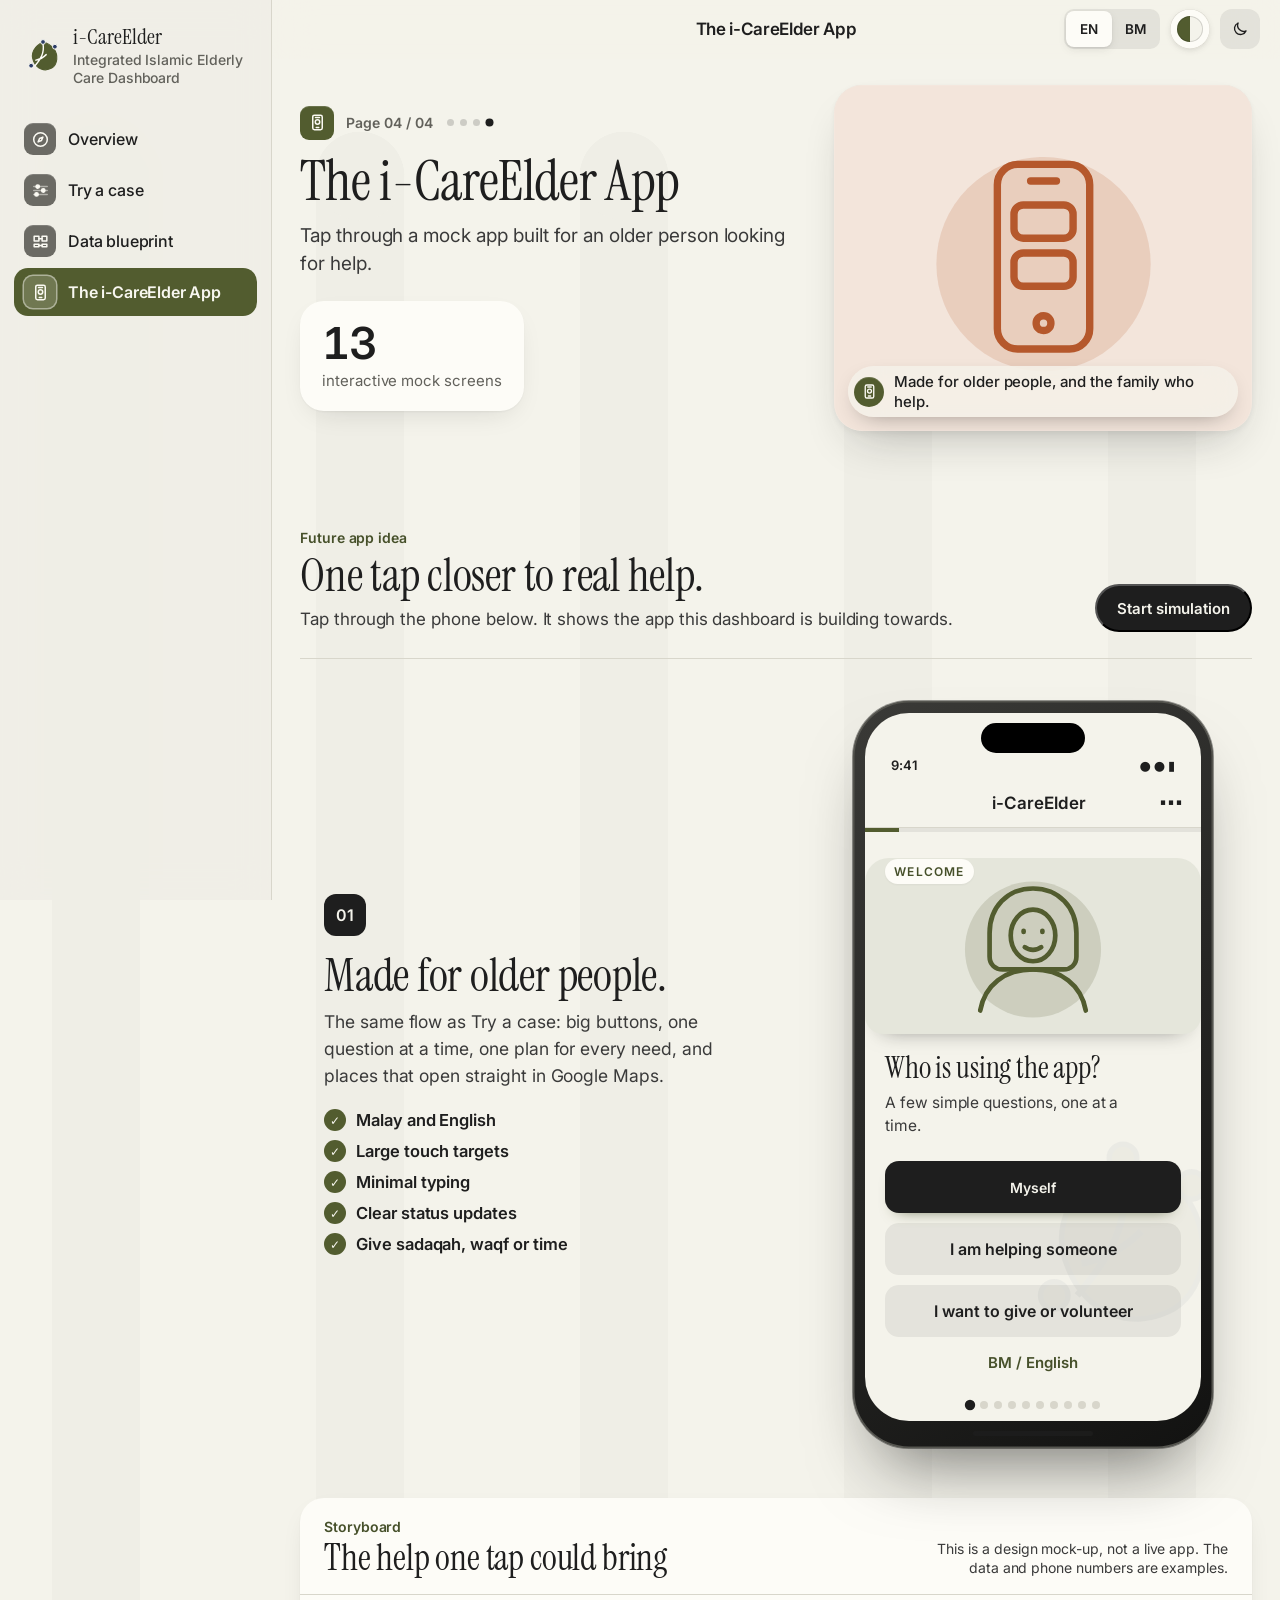
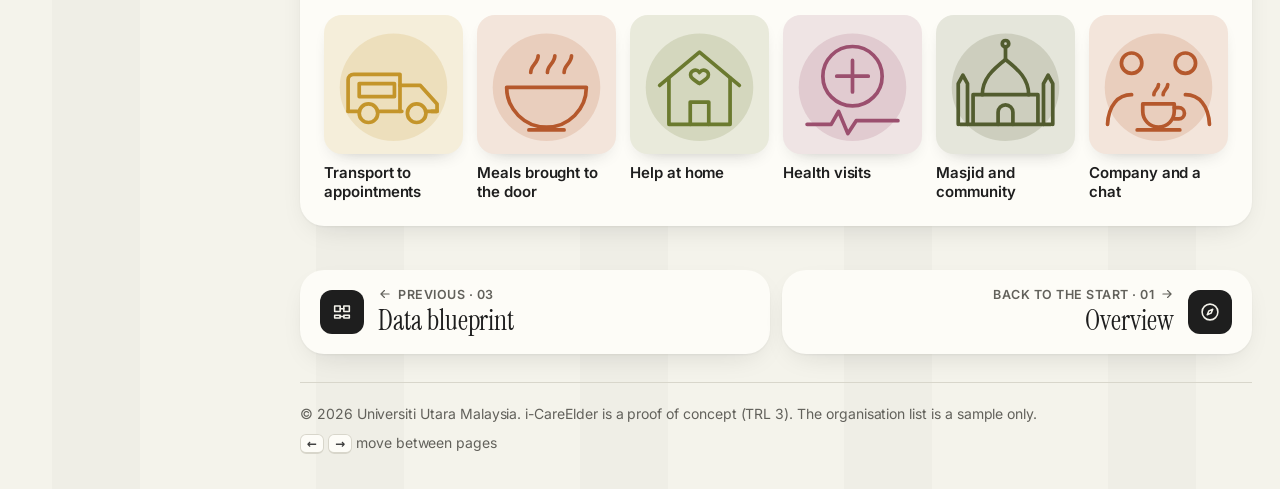
==== commit 0fe3c485: "Rename to i-CareElder to match the UUM IP application (18 Oct 2026) - Brand, titles, nav and app nam" ====
--- a/app.html
+++ b/app.html
@@ -3,7 +3,7 @@
 <head>
 <meta charset="utf-8"><meta name="viewport" content="width=device-width,initial-scale=1,viewport-fit=cover">
 <link rel="icon" href="assets/art/crest.svg" type="image/svg+xml">
-<title>Our Silver App · Silver Economy</title>
+<title>The i-CareElder App · i-CareElder</title>
 <meta name="description" content="A screen-by-screen mock app showing how an older person could find help.">
 <script>try{var lk=localStorage.getItem('kse-look');if(lk&&lk!=='padi')document.documentElement.setAttribute('data-look',lk)}catch(e){}try{var t=localStorage.getItem('kse-theme');if(t==='dark'||t==='light')document.documentElement.setAttribute('data-theme',t)}catch(e){}(function(){var P=['index','scenario','data','app'],f=(location.pathname.split('/').pop()||'index.html').replace(/\.html$/,''),i=P.indexOf(f),d=document.documentElement;if(i<0)i=0;function go(){try{var p=parseInt(sessionStorage.getItem('kse-idx'),10);d.setAttribute('data-dir',!isNaN(p)&&i<p?'back':'forward');sessionStorage.setItem('kse-idx',i)}catch(e){}}if(document.prerendering)document.addEventListener('prerenderingchange',go,{once:true});else go()})()</script>
 <link rel="stylesheet" href="assets/css/fonts.css">
@@ -13,17 +13,17 @@
 <body data-page="app"><script src="assets/js/kse-shell.js"></script>
 <main id="main">
   <section class="band pagehead"><div class="wrap pagehead-grid">
-    <div><p class="step" data-step></p><h1 data-i18n="appTitle">Our Silver App</h1><p class="lede" data-i18n="appLede">Tap through a mock app built for an older person looking for help.</p></div>
+    <div><p class="step" data-step></p><h1 data-i18n="appTitle">The i-CareElder App</h1><p class="lede" data-i18n="appLede">Tap through a mock app built for an older person looking for help.</p></div>
     <div class="headstat"><b data-count="13">13</b><span data-i18n="appStat">interactive mock screens</span></div>
   </div></section>
   <div class="wrap"><section class="section app-section">
     <div class="app-intro"><div><p class="label label-paddy" data-i18n="appBadge">Future app idea</p><h2 data-i18n="appIntroTitle">One tap closer to real help.</h2><p data-i18n="appIntroBody">Tap through the phone below. It shows the app this dashboard is building towards.</p></div><button class="button button-gold" type="button" id="appLaunch" data-i18n="appLaunch">Start simulation</button></div>
     <div class="app-lab">
-      <div class="app-story"><span class="app-story-no">01</span><h2 data-i18n="appStoryTitle">Made for older people.</h2><p data-i18n="appStoryBody">The same flow as Try a case: big buttons, one question at a time, one plan for every need, and places that open straight in Google Maps.</p><ul><li data-i18n="appStoryPoint1">Malay and English</li><li data-i18n="appStoryPoint2">Large touch targets</li><li data-i18n="appStoryPoint3">Minimal typing</li><li data-i18n="appStoryPoint4">Clear status updates</li><li data-i18n="appStoryPoint5">Give sedekah, waqf or time</li></ul></div>
-      <div class="phone-mock" aria-label="Interactive mock Silver Economy app">
+      <div class="app-story"><span class="app-story-no">01</span><h2 data-i18n="appStoryTitle">Made for older people.</h2><p data-i18n="appStoryBody">The same flow as Try a case: big buttons, one question at a time, one plan for every need, and places that open straight in Google Maps.</p><ul><li data-i18n="appStoryPoint1">Malay and English</li><li data-i18n="appStoryPoint2">Large touch targets</li><li data-i18n="appStoryPoint3">Minimal typing</li><li data-i18n="appStoryPoint4">Clear status updates</li><li data-i18n="appStoryPoint5">Give sadaqah, waqf or time</li></ul></div>
+      <div class="phone-mock" aria-label="Interactive mock i-CareElder app">
         <div class="phone-hardware"><span class="phone-speaker"></span></div><div class="phone-screen"><div class="mock-watermark" aria-hidden="true"><svg viewBox="0 0 48 48"><path d="M24 5C13 10 8 20 12 29c4 10 14 14 23 9 8-5 8-17 3-24C34 9 29 6 24 5Z"/><path d="M14 35c7-8 12-16 10-28M15 28c5-1 9-3 13-7"/><circle cx="9" cy="35" r="3"/><circle cx="39" cy="11" r="3"/><circle cx="24" cy="5" r="3"/></svg></div>
           <div class="mock-status"><span>9:41</span><span>● ● ▮</span></div>
-          <div class="mock-appbar"><button class="mock-back" id="appScreenBack" aria-label="Go back" type="button">‹</button><span>Silver Economy</span><span class="mock-menu" aria-hidden="true">⋯</span></div>
+          <div class="mock-appbar"><button class="mock-back" id="appScreenBack" aria-label="Go back" type="button">‹</button><span>i-CareElder</span><span class="mock-menu" aria-hidden="true">⋯</span></div>
           <div class="mock-progress"><i id="appProgress"></i></div>
           <div class="mock-screens" id="appScreens" aria-live="polite">
             <section class="mock-screen mock-home is-active" data-screen="0"><div class="mock-home-badge" data-i18n="appWelcomePill">WELCOME</div><span class="mock-welcome-art" data-art="elder" data-tone="paddy"></span><h3 data-i18n="appWho">Who is using the app?</h3><p data-i18n="appWhoBody">A few simple questions, one at a time.</p><button class="mock-primary" data-app-next type="button" data-i18n="appMyself">Myself</button><button class="mock-secondary" data-app-next type="button" data-i18n="appWelcomeFamily">I am helping someone</button><button class="mock-secondary mock-give" data-app-go="10" type="button" data-i18n="appWelcomeGive">I want to give or volunteer</button><button class="mock-text" data-app-lang type="button">BM / English</button></section>
@@ -35,7 +35,7 @@
             <section class="mock-screen" data-screen="6"><p class="mock-kicker">7 / 10 · <span data-i18n="appKContact">Contact</span></p><div class="mock-contact"><span class="mock-contact-art" data-art="masjid" data-tone="paddy"></span><b>Masjid Al-Bukhary Kedah</b><small><svg class="mock-ic" viewBox="0 0 24 24" aria-hidden="true"><path d="M12 21s-6-5.6-6-10.5a6 6 0 0 1 12 0C18 15.4 12 21 12 21z"/><circle cx="12" cy="10.5" r="2.2"/></svg>Kota Setar, Kedah</small><p class="mock-covers"><span><span data-i18n="appIBed">Hospital bed</span></span><span><span data-i18n="appIChair">Wheelchair</span></span><span><span data-i18n="appIDiapers">Adult diapers</span></span></p></div><a class="mock-primary mock-link" href="https://www.google.com/maps/dir/?api=1&destination=Masjid+Al-Bukhary+Kedah%2C+Kota+Setar%2C+Kedah" target="_blank" rel="noopener"><svg class="mock-ic" viewBox="0 0 24 24" aria-hidden="true"><path d="M3 16V8a1 1 0 0 1 1-1h10v9M14 10h4l3 3v3h-2"/><circle cx="7" cy="17" r="1.8"/><circle cx="17" cy="17" r="1.8"/><path d="M9 17h6"/></svg><span data-i18n="appDirections">Directions</span></a><a class="mock-secondary mock-link" href="https://www.google.com/maps/search/?api=1&query=Masjid+Al-Bukhary+Kedah%2C+Kota+Setar%2C+Kedah" target="_blank" rel="noopener"><svg class="mock-ic" viewBox="0 0 24 24" aria-hidden="true"><path d="M12 21s-6-5.6-6-10.5a6 6 0 0 1 12 0C18 15.4 12 21 12 21z"/><circle cx="12" cy="10.5" r="2.2"/></svg><span data-i18n="appOpenMaps">Open in Google Maps</span></a><p class="mock-phone-note"><svg class="mock-ic" viewBox="0 0 24 24" aria-hidden="true"><path d="M6.5 3.5h3l1.5 4-2 1.5a11 11 0 0 0 6 6l1.5-2 4 1.5v3a2 2 0 0 1-2 2A16 16 0 0 1 4.5 5.5a2 2 0 0 1 2-2z"/></svg><span data-i18n="appPhoneLater">Phone number added after the Phase 1 check</span></p><button class="mock-primary" data-app-next type="button" data-i18n="appNext">Next</button></section>
             <section class="mock-screen" data-screen="7"><p class="mock-kicker">8 / 10 · <span data-i18n="appKTrip">One trip</span></p><h3 data-i18n="appTripTitle">One trip to every place</h3><p data-i18n="appTripBody">One car ride can cover all the visits.</p><ol class="mock-route"><li><b>Masjid Al-Bukhary Kedah</b><small><span data-i18n="appR1">Bed, wheelchair, diapers</span></small></li><li><b>Kedah Home Nursing 01</b><small><span data-i18n="appR2">Home nursing</span></small></li><li><b>JKM Kedah</b><small><span data-i18n="appR3">Monthly living help</span></small></li></ol><a class="mock-primary mock-link" href="https://www.google.com/maps/dir/?api=1&destination=JKM+Kedah%2C+Kota+Setar%2C+Kedah&waypoints=Masjid+Al-Bukhary+Kedah%2C+Kota+Setar%2C+Kedah%7CKedah+Home+Nursing+01%2C+Kota+Setar%2C+Kedah" target="_blank" rel="noopener"><svg class="mock-ic" viewBox="0 0 24 24" aria-hidden="true"><path d="M3 16V8a1 1 0 0 1 1-1h10v9M14 10h4l3 3v3h-2"/><circle cx="7" cy="17" r="1.8"/><circle cx="17" cy="17" r="1.8"/><path d="M9 17h6"/></svg><span data-i18n="appStartTrip">Open the trip in Maps</span></a><button class="mock-secondary" data-app-next type="button" data-i18n="appStatusContinue">Continue</button></section>
             <section class="mock-screen" data-screen="8"><p class="mock-kicker">9 / 10 · <span data-i18n="appKShare">Family</span></p><h3 data-i18n="appShareFamily">Share with family</h3><p data-i18n="appShareBody">Everyone helping sees the same plan.</p><div class="mock-actions"><button type="button"><svg class="mock-ic" viewBox="0 0 24 24" aria-hidden="true"><path d="M4 19.5l1.3-3.8A8 8 0 1 1 8.5 19z"/><path d="M9 10.5h6M9 13.5h4"/></svg><span data-i18n="appWhatsApp">Send on WhatsApp</span></button><button type="button"><svg class="mock-ic" viewBox="0 0 24 24" aria-hidden="true"><path d="M4 9.5h3.5L12 5.5v13l-4.5-4H4zM15.5 9a4 4 0 0 1 0 6M18 6.5a7.5 7.5 0 0 1 0 11"/></svg><span data-i18n="appListen">Listen to the plan</span></button><button type="button"><svg class="mock-ic" viewBox="0 0 24 24" aria-hidden="true"><circle cx="12" cy="12" r="8.5"/><path d="M12 7.5V12l3 2"/></svg><span data-i18n="appRemind3">Remind me in 3 days</span></button></div><button class="mock-primary" data-app-next type="button" data-i18n="appStatusContinue">Continue</button></section>
-            <section class="mock-screen" data-screen="9"><p class="mock-kicker">10 / 10 · <span data-i18n="appKFollow">Follow-up</span></p><h3 data-i18n="appFollowTitle">Help on the way</h3><ol class="mock-timeline"><li class="done"><span data-i18n="appTBed">Hospital bed borrowed</span><small><span data-i18n="appToday">Today</span></small></li><li class="done"><span data-i18n="appTNurse">Nurse visit booked</span><small><span data-i18n="appThursday">Thursday</span></small></li><li><span data-i18n="appTFollow">Follow-up call</span><small><span data-i18n="appIn3">In 3 days</span></small></li></ol><div class="mock-illustration mock-done" id="appDone" aria-hidden="true"><svg viewBox="0 0 24 24"><path d="M5 12.5l4.5 4.5L19 7.5"/></svg></div><button class="mock-primary" data-app-reset type="button" data-i18n="appReset">Start again</button></section><section class="mock-screen" data-screen="10" data-flow="give"><p class="mock-kicker">2 / 4 · <span data-i18n="appKGive">Give</span></p><h3 data-i18n="appGiveTitle">How would you like to give?</h3><p data-i18n="appGiveBody">Older people can give too. Choose any.</p><div class="mock-choices mock-grid" data-multi><button class="is-selected" type="button" aria-pressed="true"><span data-i18n="appGSedekah">Sedekah</span></button><button type="button" aria-pressed="false"><span data-i18n="appGWakaf">Cash waqf</span></button><button class="is-selected" type="button" aria-pressed="true"><span data-i18n="appGVolunteer">Volunteer</span></button><button type="button" aria-pressed="false"><span data-i18n="appGThings">Give things</span></button></div><button class="mock-primary" data-app-next type="button" data-i18n="appNext">Next</button></section><section class="mock-screen" data-screen="11" data-flow="give"><p class="mock-kicker">3 / 4 · <span data-i18n="appKTabung">My masjid</span></p><h3 data-i18n="appTabungTitle">Your masjid's tabung</h3><div class="mock-contact"><span class="mock-contact-art" data-art="masjid" data-tone="paddy"></span><b>Masjid Al-Bukhary Kedah</b><small><svg class="mock-ic" viewBox="0 0 24 24" aria-hidden="true"><path d="M12 21s-6-5.6-6-10.5a6 6 0 0 1 12 0C18 15.4 12 21 12 21z"/><circle cx="12" cy="10.5" r="2.2"/></svg>Kota Setar, Kedah</small></div><p class="mock-small" data-i18n="appTabungBody">One link for your masjid. Give any time, even when you are away.</p><div class="mock-choices mock-pills"><button type="button" aria-pressed="false"><span data-i18n="appOnce">Once</span></button><button class="is-selected" type="button" aria-pressed="true"><span data-i18n="appFriday">Every Friday</span></button><button type="button" aria-pressed="false"><span data-i18n="appMonthly">Every month</span></button></div><div class="mock-choices mock-pills" data-multi><button class="is-selected" type="button" aria-pressed="true"><span data-i18n="appPrivate">Keep my sedekah private</span></button></div><button class="mock-primary" type="button"><svg class="mock-ic" viewBox="0 0 24 24" aria-hidden="true"><rect x="4" y="4" width="6" height="6" rx="1"/><rect x="14" y="4" width="6" height="6" rx="1"/><rect x="4" y="14" width="6" height="6" rx="1"/><path d="M14 14h2v2h-2zM18 18h2v2h-2zM14 18h2M18 14h2"/></svg><span data-i18n="appPayQR">Give with the masjid's DuitNow QR</span></button><button class="mock-secondary" type="button"><svg class="mock-ic" viewBox="0 0 24 24" aria-hidden="true"><path d="M4 19.5l1.3-3.8A8 8 0 1 1 8.5 19z"/><path d="M9 10.5h6M9 13.5h4"/></svg><span data-i18n="appShareMasjid">Share the masjid link with family</span></button><p class="mock-note" data-i18n="appNeverHold">The app never holds money. It opens the masjid's own DuitNow QR, or the LZNK or MAIK page. Waqf goes only through MAIK.</p><button class="mock-text" data-app-next type="button" data-i18n="appNext">Next</button></section><section class="mock-screen" data-screen="12" data-flow="give"><p class="mock-kicker">4 / 4 · <span data-i18n="appKTime">Your time</span></p><h3 data-i18n="appTimeTitle">Give your time</h3><ol class="mock-route"><li><b data-i18n="appVJkm">Sukarelawan JKM</b><small><span data-i18n="appVJkmBody">Register once. Every district, no upper age limit.</span></small></li><li><b>PAWE Kota Setar</b><small><span data-i18n="appVPawe">Lead an activity or teach Quran</span></small></li><li><b>Food Bank Malaysia</b><small><span data-i18n="appVFood">Pack food in Alor Setar</span></small></li></ol><a class="mock-primary mock-link" href="https://komuniti.jkm.gov.my/" target="_blank" rel="noopener"><svg class="mock-ic" viewBox="0 0 24 24" aria-hidden="true"><path d="M7 3h7l4 4v14H7z"/><path d="M14 3v4h4M9.5 12h6M9.5 15.5h6"/></svg><span data-i18n="appVRegister">Register with JKM</span></a><p class="mock-kicker" data-i18n="appRecord">My giving this month, kept on this phone only</p><ol class="mock-timeline"><li class="done"><span data-i18n="appRec1">Sedekah, Masjid Al-Bukhary</span><small><span data-i18n="appFridayShort">Friday</span></small></li><li class="done"><span data-i18n="appRec2">Volunteer, PAWE Kota Setar</span><small><span data-i18n="appTuesday">Tuesday</span></small></li><li><span data-i18n="appRec3">Reminder: Friday sedekah</span><small><span data-i18n="appNextFriday">Next Friday</span></small></li></ol><button class="mock-primary" data-app-reset type="button" data-i18n="appReset">Start again</button></section>
+            <section class="mock-screen" data-screen="9"><p class="mock-kicker">10 / 10 · <span data-i18n="appKFollow">Follow-up</span></p><h3 data-i18n="appFollowTitle">Help on the way</h3><ol class="mock-timeline"><li class="done"><span data-i18n="appTBed">Hospital bed borrowed</span><small><span data-i18n="appToday">Today</span></small></li><li class="done"><span data-i18n="appTNurse">Nurse visit booked</span><small><span data-i18n="appThursday">Thursday</span></small></li><li><span data-i18n="appTFollow">Follow-up call</span><small><span data-i18n="appIn3">In 3 days</span></small></li></ol><div class="mock-illustration mock-done" id="appDone" aria-hidden="true"><svg viewBox="0 0 24 24"><path d="M5 12.5l4.5 4.5L19 7.5"/></svg></div><button class="mock-primary" data-app-reset type="button" data-i18n="appReset">Start again</button></section><section class="mock-screen" data-screen="10" data-flow="give"><p class="mock-kicker">2 / 4 · <span data-i18n="appKGive">Give</span></p><h3 data-i18n="appGiveTitle">How would you like to give?</h3><p data-i18n="appGiveBody">Older people can give too. Choose any.</p><div class="mock-choices mock-grid" data-multi><button class="is-selected" type="button" aria-pressed="true"><span data-i18n="appGSedekah">Sadaqah</span></button><button type="button" aria-pressed="false"><span data-i18n="appGWakaf">Cash waqf</span></button><button class="is-selected" type="button" aria-pressed="true"><span data-i18n="appGVolunteer">Volunteer</span></button><button type="button" aria-pressed="false"><span data-i18n="appGThings">Give things</span></button></div><button class="mock-primary" data-app-next type="button" data-i18n="appNext">Next</button></section><section class="mock-screen" data-screen="11" data-flow="give"><p class="mock-kicker">3 / 4 · <span data-i18n="appKTabung">My masjid</span></p><h3 data-i18n="appTabungTitle">Your masjid's tabung</h3><div class="mock-contact"><span class="mock-contact-art" data-art="masjid" data-tone="paddy"></span><b>Masjid Al-Bukhary Kedah</b><small><svg class="mock-ic" viewBox="0 0 24 24" aria-hidden="true"><path d="M12 21s-6-5.6-6-10.5a6 6 0 0 1 12 0C18 15.4 12 21 12 21z"/><circle cx="12" cy="10.5" r="2.2"/></svg>Kota Setar, Kedah</small></div><p class="mock-small" data-i18n="appTabungBody">One link for your masjid. Give any time, even when you are away.</p><div class="mock-choices mock-pills"><button type="button" aria-pressed="false"><span data-i18n="appOnce">Once</span></button><button class="is-selected" type="button" aria-pressed="true"><span data-i18n="appFriday">Every Friday</span></button><button type="button" aria-pressed="false"><span data-i18n="appMonthly">Every month</span></button></div><div class="mock-choices mock-pills" data-multi><button class="is-selected" type="button" aria-pressed="true"><span data-i18n="appPrivate">Keep my sadaqah private</span></button></div><button class="mock-primary" type="button"><svg class="mock-ic" viewBox="0 0 24 24" aria-hidden="true"><rect x="4" y="4" width="6" height="6" rx="1"/><rect x="14" y="4" width="6" height="6" rx="1"/><rect x="4" y="14" width="6" height="6" rx="1"/><path d="M14 14h2v2h-2zM18 18h2v2h-2zM14 18h2M18 14h2"/></svg><span data-i18n="appPayQR">Give with the masjid's DuitNow QR</span></button><button class="mock-secondary" type="button"><svg class="mock-ic" viewBox="0 0 24 24" aria-hidden="true"><path d="M4 19.5l1.3-3.8A8 8 0 1 1 8.5 19z"/><path d="M9 10.5h6M9 13.5h4"/></svg><span data-i18n="appShareMasjid">Share the masjid link with family</span></button><p class="mock-note" data-i18n="appNeverHold">The app never holds money. It opens the masjid's own DuitNow QR, or the LZNK or MAIK page. Waqf goes only through MAIK.</p><button class="mock-text" data-app-next type="button" data-i18n="appNext">Next</button></section><section class="mock-screen" data-screen="12" data-flow="give"><p class="mock-kicker">4 / 4 · <span data-i18n="appKTime">Your time</span></p><h3 data-i18n="appTimeTitle">Give your time</h3><ol class="mock-route"><li><b data-i18n="appVJkm">Sukarelawan JKM</b><small><span data-i18n="appVJkmBody">Register once. Every district, no upper age limit.</span></small></li><li><b>PAWE Kota Setar</b><small><span data-i18n="appVPawe">Lead an activity or teach Quran</span></small></li><li><b>Food Bank Malaysia</b><small><span data-i18n="appVFood">Pack food in Alor Setar</span></small></li></ol><a class="mock-primary mock-link" href="https://komuniti.jkm.gov.my/" target="_blank" rel="noopener"><svg class="mock-ic" viewBox="0 0 24 24" aria-hidden="true"><path d="M7 3h7l4 4v14H7z"/><path d="M14 3v4h4M9.5 12h6M9.5 15.5h6"/></svg><span data-i18n="appVRegister">Register with JKM</span></a><p class="mock-kicker" data-i18n="appRecord">My giving this month, kept on this phone only</p><ol class="mock-timeline"><li class="done"><span data-i18n="appRec1">Sadaqah, Masjid Al-Bukhary</span><small><span data-i18n="appFridayShort">Friday</span></small></li><li class="done"><span data-i18n="appRec2">Volunteer, PAWE Kota Setar</span><small><span data-i18n="appTuesday">Tuesday</span></small></li><li><span data-i18n="appRec3">Reminder: Friday sadaqah</span><small><span data-i18n="appNextFriday">Next Friday</span></small></li></ol><button class="mock-primary" data-app-reset type="button" data-i18n="appReset">Start again</button></section>
           </div>
           <div class="mock-dots" id="appDots"></div>
         </div><div class="phone-home"></div>
--- a/assets/css/kse.css
+++ b/assets/css/kse.css
@@ -1,5 +1,5 @@
 /* ==========================================================================
-   Silver Economy: design system
+   i-CareElder: design system
    Tokens (light / dark / explicit data-theme), shell, components, pages, print.
    ========================================================================== */
 
--- a/assets/css/kse-ios.css
+++ b/assets/css/kse-ios.css
@@ -1,5 +1,5 @@
 /* ==========================================================================
-   Silver Economy: the Claude iOS version
+   i-CareElder: visual styles
    Loaded after kse.css, which keeps the layout mechanics of every component.
    This file replaces the whole visual world: an iPhone and iPad app built
    around one older person (Find My grammar), dressed in a warm milk ground,
@@ -693,7 +693,7 @@
 .data-card code{border-radius:10px;background:var(--surface-2);color:var(--ink-2);font:500 12.5px/1.5 ui-monospace,"SF Mono",Menlo,Consolas,monospace}
 .data-card small{font-size:13px}
 
-/* ---------- Our Silver App: the phone is an iPhone ---------- */
+/* ---------- The i-CareElder App: the phone is an iPhone ---------- */
 .app-intro{border-bottom:.5px solid var(--line)}
 .app-intro h2{font:400 clamp(34px,3.6vw,48px)/1.02 var(--display)}
 .app-intro p:not(.label){font-size:17px}
@@ -898,7 +898,7 @@
 .avatar{display:grid!important;place-items:center;background:var(--paddy-soft)!important;color:var(--paddy-ink);font:600 16px/1 var(--ui);letter-spacing:.02em}
 .person.lead .avatar{background:var(--paddy)!important;color:var(--on-paddy)}
 .person.lead .avatar{box-shadow:0 0 0 3px var(--paddy),0 4px 12px -4px rgba(0,0,0,.25)}
-/* Our Silver App: the help one tap could bring */
+/* The i-CareElder App: the help one tap could bring */
 .help-strip{overflow:visible}
 .help-scenes{display:grid;grid-template-columns:repeat(6,minmax(0,1fr));gap:14px;margin:0;padding:20px 24px 24px;list-style:none}
 .help-scenes li{display:grid;gap:9px;align-content:start}
@@ -1037,7 +1037,7 @@
 body[data-page="network"] .data-table th:nth-child(5){width:18%}
 @media (max-width:1240px){body[data-page="network"] .net{grid-template-columns:1fr}}
 
-/* Our Silver App mock: the tick box is drawn, so it follows the choice */
+/* The i-CareElder App mock: the tick box is drawn, so it follows the choice */
 .mock-choices button{display:flex;align-items:center;gap:12px;padding:0 16px;text-align:left}
 .mock-choices button::before{content:"";flex:none;width:20px;height:20px;border-radius:6px;box-shadow:inset 0 0 0 2px color-mix(in srgb,var(--ink) 35%,transparent)}
 .mock-choices button.is-selected::before{background:var(--paddy) url("data:image/svg+xml,%3Csvg xmlns='http://www.w3.org/2000/svg' viewBox='0 0 20 20'%3E%3Cpath d='M5 10.5l3.2 3.2L15 7' fill='none' stroke='%23fff' stroke-width='2.4' stroke-linecap='round' stroke-linejoin='round'/%3E%3C/svg%3E") center/100% no-repeat;box-shadow:none}
@@ -1048,7 +1048,7 @@
   .title-tucked .nav-title{transform:none}
 }
 
-/* ---------- Our Silver App mock: the Try a case flow on a phone ---------- */
+/* ---------- The i-CareElder App mock: the Try a case flow on a phone ---------- */
 .mock-ic{width:20px;height:20px;flex:none;fill:none;stroke:currentColor;stroke-width:1.8;stroke-linecap:round;stroke-linejoin:round}
 .mock-choices.mock-grid{display:grid;grid-template-columns:1fr 1fr;gap:8px}
 .mock-choices.mock-grid button{flex-direction:column;align-items:flex-start;justify-content:center;gap:6px;min-height:64px;padding:10px 12px}
@@ -1133,7 +1133,7 @@
 .need-cta:active{transform:scale(.97)}
 @media (max-width:520px){.need-list a{grid-template-columns:auto 1fr}.need-list .pill{grid-column:2;justify-self:start}}
 
-/* ---------- Silver App mock: the giving screens (Sujood-style digital tabung) ---------- */
+/* ---------- i-CareElder App mock: the giving screens (Sujood-style digital tabung) ---------- */
 .mock-screen .mock-small{margin:4px 0 10px;font-size:14px;line-height:1.45;color:var(--ink-2)}
 .mock-screen[data-flow="give"] .mock-primary,.mock-screen[data-flow="give"] .mock-secondary{display:flex;align-items:center;justify-content:center;gap:8px;margin-top:12px}
 .mock-screen[data-flow="give"] .mock-pills{margin:6px 0}
--- a/assets/css/icc.css
+++ b/assets/css/icc.css
@@ -24,7 +24,7 @@
 .tc-art{display:block;width:150px;height:150px;border-radius:16px;background:color-mix(in srgb,var(--art) 12%,var(--surface))}
 @media (max-width:760px){.tc-art{width:100%;height:auto;aspect-ratio:16/10}}
 
-/* Our Silver App: the welcome picture, the contact card and the storyboard */
+/* The i-CareElder App: the welcome picture, the contact card and the storyboard */
 .mock-welcome-art{background:color-mix(in srgb,var(--art,var(--paddy)) 14%,var(--surface));overflow:hidden}
 .mock-welcome-art .art-svg{height:100%}
 .mock-contact-art{display:block;height:120px;border-radius:14px;margin-bottom:6px;background:color-mix(in srgb,var(--art,var(--paddy)) 14%,var(--surface))}
@@ -62,6 +62,14 @@
 @keyframes icc-pulse{to{box-shadow:0 0 0 12px transparent}}
 @media (prefers-reduced-motion:reduce){.scene-pulse i,.scene-image .hero-art{animation:none}}
 
+/* Overview: the name above the hero title, and the six-function cards */
+.hero-kicker{margin:0 0 10px;font:650 14px/1 var(--ui);letter-spacing:.08em;color:var(--paddy-ink)}
+.fn-shelf{margin-top:48px}
+.fn-card{min-height:0}
+.fn-go{align-self:end;justify-self:start;margin-top:6px;padding:7px 12px;border-radius:999px;background:var(--paddy-soft);color:var(--paddy-ink);font:600 13.5px/1.2 var(--ui);text-decoration:none}
+.fn-go:hover{background:color-mix(in srgb,var(--paddy) 22%,var(--surface))}
+.fn-go:focus-visible{outline:3px solid var(--paddy);outline-offset:2px}
+
 /* the drawn scene cards need no dark photo fade */
 .page-story::after{background:none}
 .shelf-card::after{background:linear-gradient(180deg,rgba(5,11,34,0) 55%,rgba(5,11,34,.78))}
